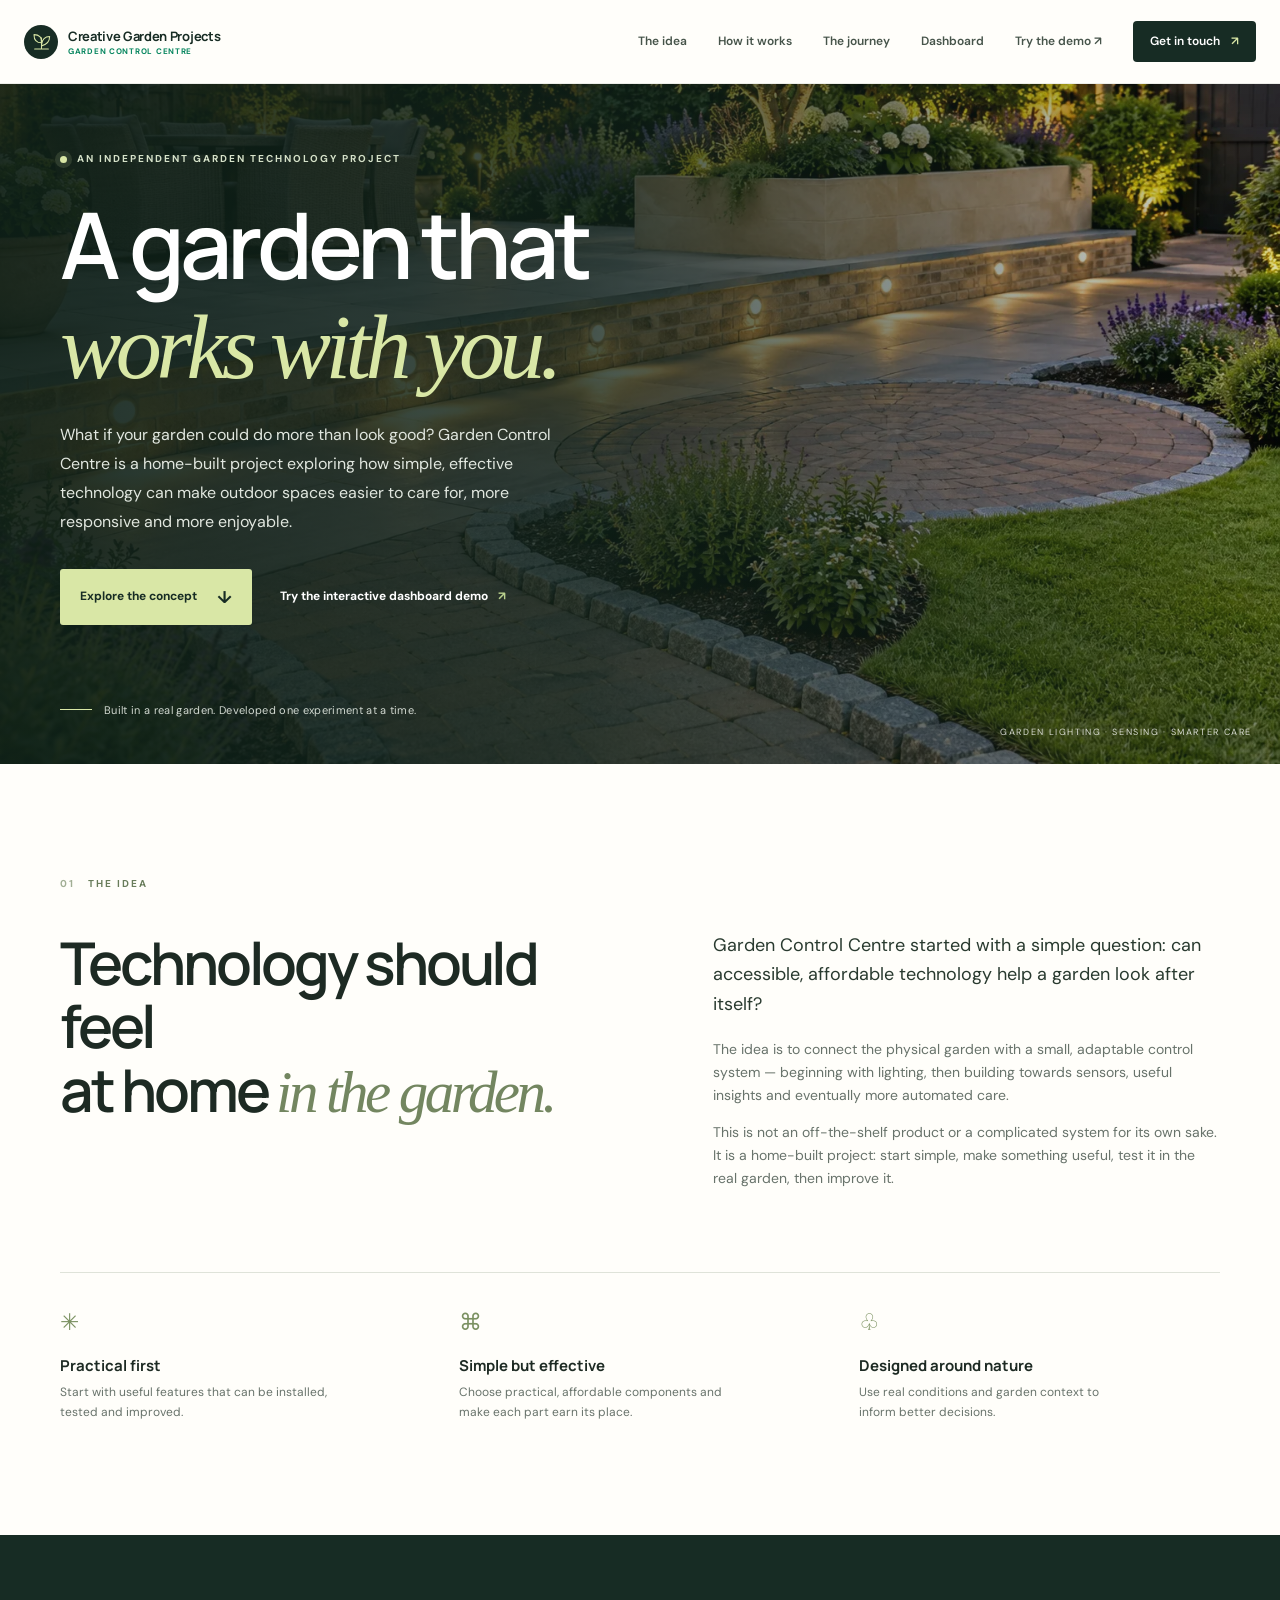
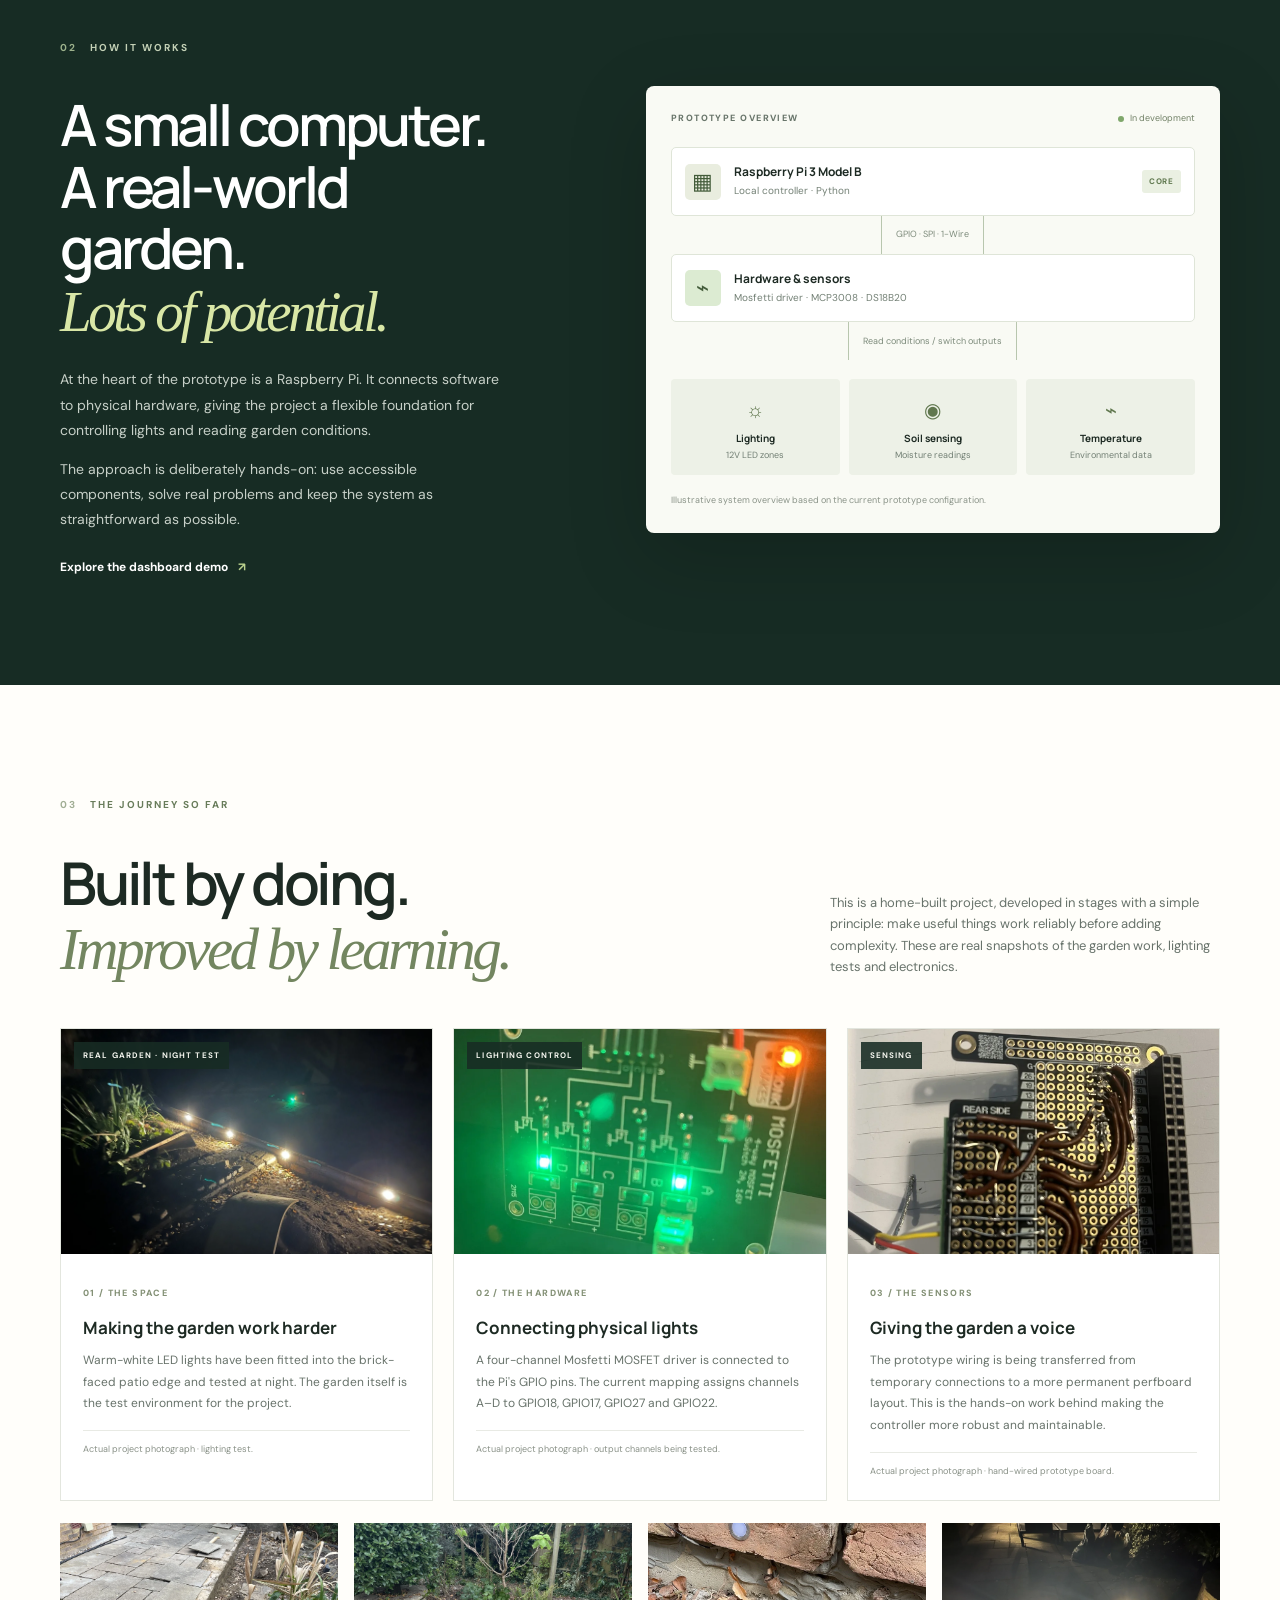
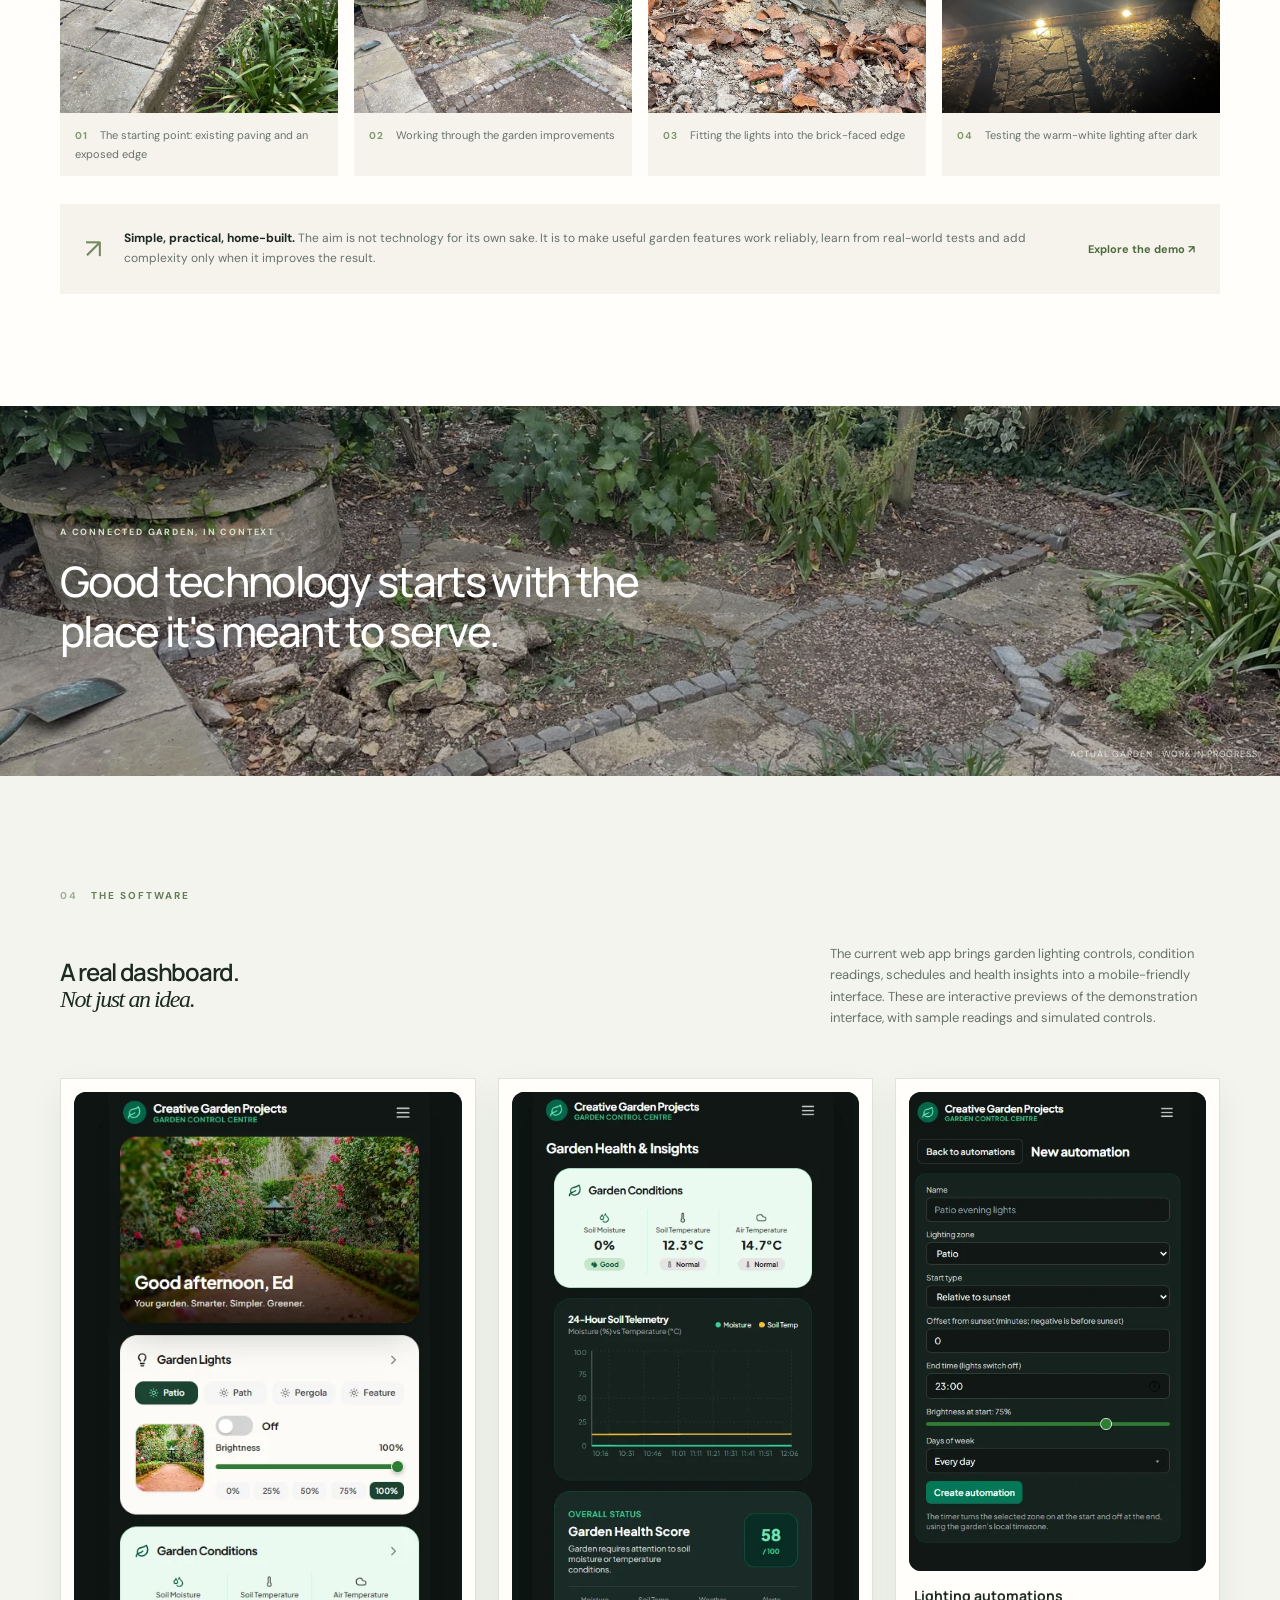
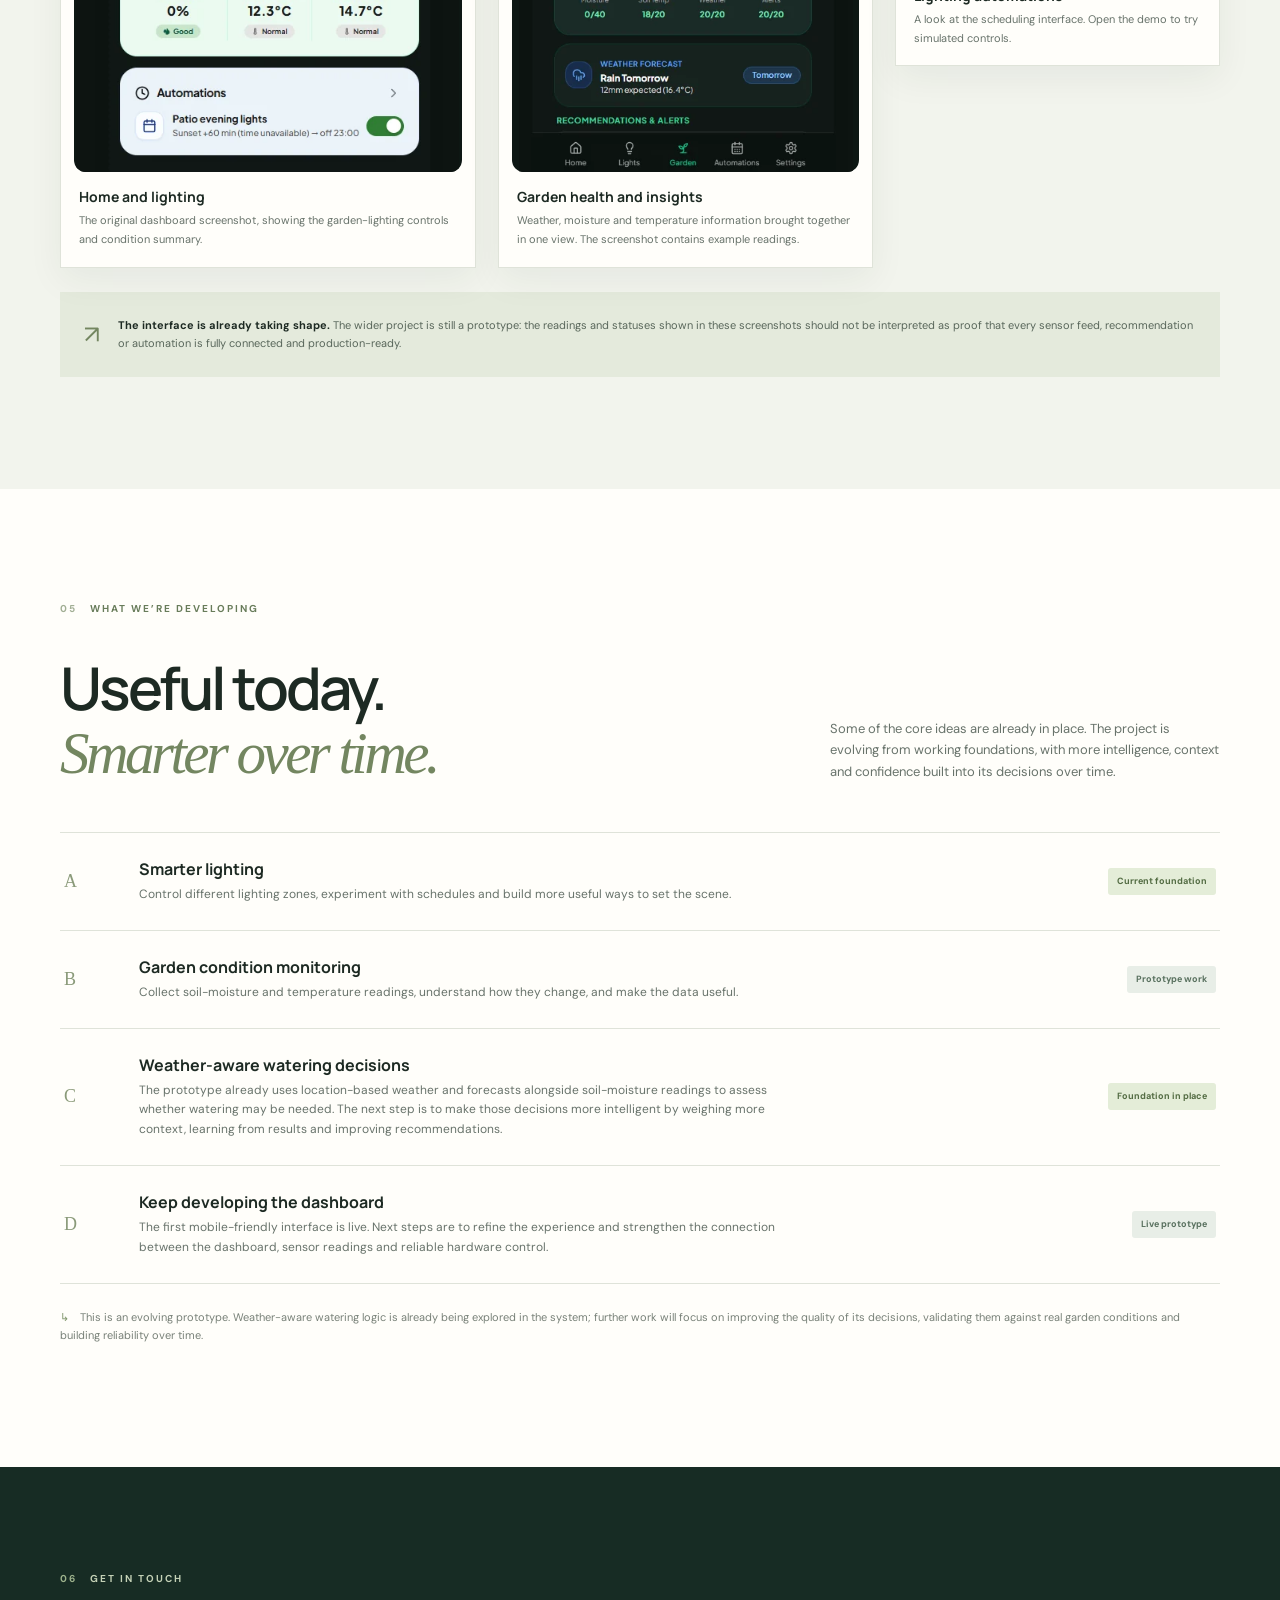
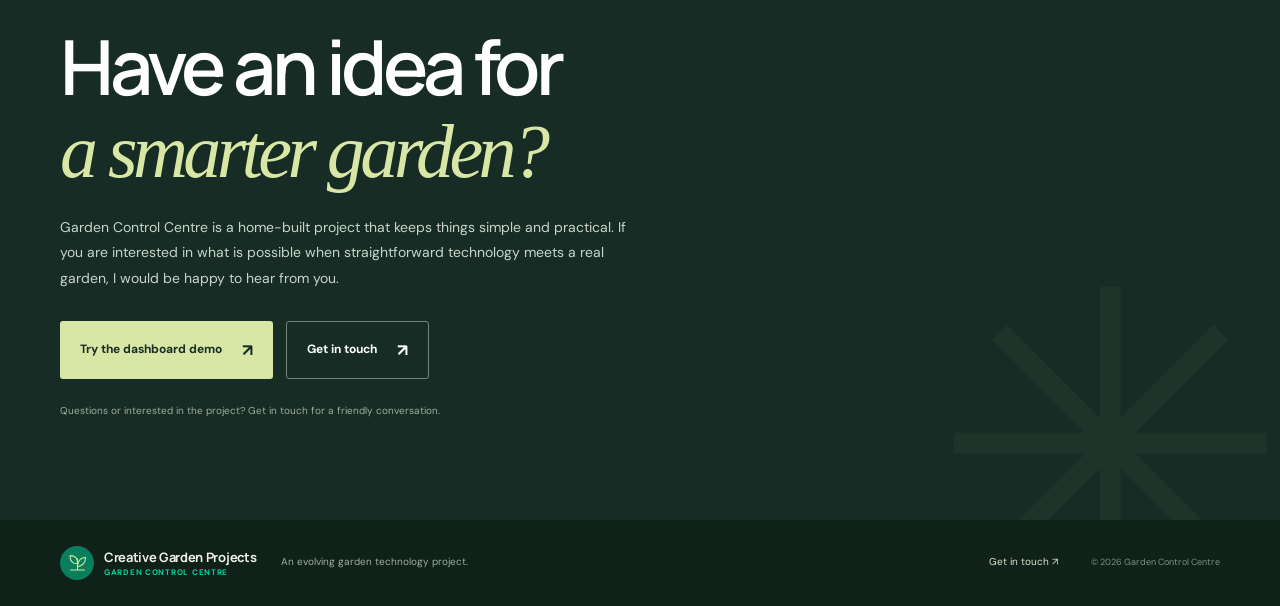
==== index.html @ 7fad54da "Replace dashboard preview with real simulated dashboard" ====
<!doctype html>
<html lang="en-GB">
<head>
  <meta charset="utf-8">
  <meta name="viewport" content="width=device-width, initial-scale=1">
  <meta name="theme-color" content="#172c24">
  <meta name="description" content="Garden Control Centre is an evolving, hands-on project bringing together garden lighting, environmental sensors and smarter garden care using Raspberry Pi." />
  <title>Garden Control Centre | A more connected garden</title>
  <link rel="preconnect" href="https://fonts.googleapis.com">
  <link rel="preconnect" href="https://fonts.gstatic.com" crossorigin>
  <link href="https://fonts.googleapis.com/css2?family=DM+Sans:wght@400;500;600;700&family=Manrope:wght@400;500;600;700;800&display=swap" rel="stylesheet">
  <link rel="stylesheet" href="styles.css">
</head>
<body>
  <header class="site-header">
    <a class="brand" href="#top" aria-label="Creative Garden Projects — Garden Control Centre home">
      <span class="brand-mark" aria-hidden="true"><svg viewBox="0 0 40 40"><path d="M20 31V14M20 22C12 22 8 17 8 9c8 0 13 4 12 13M20 25c1-8 6-13 13-13 0 8-5 13-13 15"/><path d="M9 32h22"/></svg></span>
      <span class="brand-copy"><strong>Creative Garden Projects</strong><small>GARDEN CONTROL CENTRE</small></span>
    </a>
    <button class="menu-toggle" aria-expanded="false" aria-controls="nav" aria-label="Open navigation"><span></span><span></span></button>
    <nav id="nav" class="nav">
      <a href="#idea">The idea</a><a href="#how">How it works</a><a href="#journey">The journey</a><a href="#dashboard">Dashboard</a><a href="demo/">Try the demo ↗</a><a class="nav-cta" href="#connect">Get in touch <span>↗</span></a>
    </nav>
  </header>

  <main id="top">
    <section class="hero">
      <div class="hero-shade"></div>
      <div class="hero-content wrap">
        <p class="eyebrow"><span class="pulse"></span> An independent garden technology project</p>
        <h1>A garden that<br><em>works with you.</em></h1>
        <p class="hero-copy">What if your garden could do more than look good? Garden Control Centre is a home-built project exploring how simple, effective technology can make outdoor spaces easier to care for, more responsive and more enjoyable.</p>
        <div class="hero-actions"><a class="button button-light" href="#idea">Explore the concept <span>↓</span></a><a class="text-link light-link" href="demo/">Try the interactive dashboard demo <span>↗</span></a></div>
        <div class="hero-note"><span class="note-line"></span><span>Built in a real garden. Developed one experiment at a time.</span></div>
      </div>
      <div class="hero-caption">Garden lighting · sensing · smarter care</div>
    </section>

    <section class="intro section wrap" id="idea">
      <div class="section-kicker"><span>01</span> THE IDEA</div>
      <div class="intro-grid">
        <div><h2>Technology should feel<br>at home <em>in the garden.</em></h2></div>
        <div class="intro-copy"><p class="lead">Garden Control Centre started with a simple question: can accessible, affordable technology help a garden look after itself?</p><p>The idea is to connect the physical garden with a small, adaptable control system — beginning with lighting, then building towards sensors, useful insights and eventually more automated care.</p><p>This is not an off-the-shelf product or a complicated system for its own sake. It is a home-built project: start simple, make something useful, test it in the real garden, then improve it.</p></div>
      </div>
      <div class="principles">
        <article><span class="principle-icon">✳</span><h3>Practical first</h3><p>Start with useful features that can be installed, tested and improved.</p></article>
        <article><span class="principle-icon">⌘</span><h3>Simple but effective</h3><p>Choose practical, affordable components and make each part earn its place.</p></article>
        <article><span class="principle-icon">♧</span><h3>Designed around nature</h3><p>Use real conditions and garden context to inform better decisions.</p></article>
      </div>
    </section>

    <section class="feature-band" id="how">
      <div class="wrap feature-grid">
        <div class="feature-copy"><div class="section-kicker kicker-light"><span>02</span> HOW IT WORKS</div><h2>A small computer.<br>A real-world garden.<br><em>Lots of potential.</em></h2><p>At the heart of the prototype is a Raspberry Pi. It connects software to physical hardware, giving the project a flexible foundation for controlling lights and reading garden conditions.</p><p>The approach is deliberately hands-on: use accessible components, solve real problems and keep the system as straightforward as possible.</p><a class="text-link light-link" href="demo/">Explore the dashboard demo <span>↗</span></a></div>
        <div class="system-card">
          <div class="system-card-top"><span class="mini-label">PROTOTYPE OVERVIEW</span><span class="status"><i></i> In development</span></div>
          <div class="system-node node-pi"><span class="node-icon">▦</span><div><strong>Raspberry Pi 3 Model B</strong><small>Local controller · Python</small></div><span class="node-tag">CORE</span></div>
          <div class="connector"><span></span><small>GPIO · SPI · 1-Wire</small><span></span></div>
          <div class="system-node"><span class="node-icon node-green">⌁</span><div><strong>Hardware & sensors</strong><small>Mosfetti driver · MCP3008 · DS18B20</small></div></div>
          <div class="connector"><span></span><small>Read conditions / switch outputs</small><span></span></div>
          <div class="system-outcomes"><div><span class="outcome-icon">☼</span><strong>Lighting</strong><small>12V LED zones</small></div><div><span class="outcome-icon">◉</span><strong>Soil sensing</strong><small>Moisture readings</small></div><div><span class="outcome-icon">⌁</span><strong>Temperature</strong><small>Environmental data</small></div></div>
          <p class="system-footnote">Illustrative system overview based on the current prototype configuration.</p>
        </div>
      </div>
    </section>

    <section class="build section wrap" id="journey">
      <div class="section-kicker"><span>03</span> THE JOURNEY SO FAR</div>
      <div class="build-heading"><h2>Built by doing.<br><em>Improved by learning.</em></h2><p>This is a home-built project, developed in stages with a simple principle: make useful things work reliably before adding complexity. These are real snapshots of the garden work, lighting tests and electronics.</p></div>
      <div class="journey-grid">
        <article class="journey-card photo-card"><div class="journey-image"><img src="assets/patio-edge-lighting-night.webp" alt="Real garden patio edge with warm white lights switched on at night" loading="lazy"><span class="image-label">REAL GARDEN · NIGHT TEST</span></div><div class="journey-text"><span class="step-number">01 / THE SPACE</span><h3>Making the garden work harder</h3><p>Warm-white LED lights have been fitted into the brick-faced patio edge and tested at night. The garden itself is the test environment for the project.</p><span class="small-note">Actual project photograph · lighting test.</span></div></article>
        <article class="journey-card photo-card"><div class="journey-image"><img src="assets/mosfetti-driver-working.webp" alt="The Mosfetti four-channel MOSFET driver with indicator lights illuminated during testing" loading="lazy"><span class="image-label">LIGHTING CONTROL</span></div><div class="journey-text"><span class="step-number">02 / THE HARDWARE</span><h3>Connecting physical lights</h3><p>A four-channel Mosfetti MOSFET driver is connected to the Pi's GPIO pins. The current mapping assigns channels A–D to GPIO18, GPIO17, GPIO27 and GPIO22.</p><span class="small-note">Actual project photograph · output channels being tested.</span></div></article>
        <article class="journey-card photo-card"><div class="journey-image"><img src="assets/controller-perfboard-wiring.webp" alt="Hand-wired prototype board with soldered connections for the garden controller" loading="lazy"><span class="image-label">SENSING</span></div><div class="journey-text"><span class="step-number">03 / THE SENSORS</span><h3>Giving the garden a voice</h3><p>The prototype wiring is being transferred from temporary connections to a more permanent perfboard layout. This is the hands-on work behind making the controller more robust and maintainable.</p><span class="small-note">Actual project photograph · hand-wired prototype board.</span></div></article>
      </div>
      <div class="photo-timeline" aria-label="Garden project photo timeline">
        <figure><img src="assets/patio-edge-before-renovation.webp" alt="Original patio paving and exposed garden edge before the brickwork renovation" loading="lazy"><figcaption><b>01</b> The starting point: existing paving and an exposed edge</figcaption></figure>
        <figure><img src="assets/garden-path-in-progress.webp" alt="Garden path and edging taking shape during renovation" loading="lazy"><figcaption><b>02</b> Working through the garden improvements</figcaption></figure>
        <figure><img src="assets/brick-slip-led-detail.webp" alt="Close-up of a recessed LED fitted into the brick patio edge, with wiring visible during installation" loading="lazy"><figcaption><b>03</b> Fitting the lights into the brick-faced edge</figcaption></figure>
        <figure><img src="assets/garden-lights-night-wide.webp" alt="Warm garden lights illuminated at night" loading="lazy"><figcaption><b>04</b> Testing the warm-white lighting after dark</figcaption></figure>
      </div>
      <div class="build-callout"><span class="callout-symbol">↗</span><p><strong>Simple, practical, home-built.</strong> The aim is not technology for its own sake. It is to make useful garden features work reliably, learn from real-world tests and add complexity only when it improves the result.</p><a href="demo/">Explore the demo ↗</a></div>
    </section>

    <section class="garden-image-band">
      <img src="assets/garden-path-in-progress.webp" alt="Real garden path and planting area during patio and edging work" loading="lazy">
      <div class="garden-image-overlay"><span class="eyebrow">A connected garden, in context</span><p>Good technology starts with the place it's meant to serve.</p></div>
      <span class="visual-disclaimer">Actual garden · work in progress</span>
    </section>

    <section class="dashboard-section section" id="dashboard">
      <div class="wrap">
        <div class="section-kicker"><span>04</span> THE SOFTWARE</div>
        <div class="build-heading"><h2>A real dashboard.<br><em>Not just an idea.</em></h2><p>The current web app brings garden lighting controls, condition readings, schedules and health insights into a mobile-friendly interface. These are interactive previews of the demonstration interface, with sample readings and simulated controls.</p></div>
        <div class="dashboard-gallery dashboard-demo-gallery">
          <figure class="dashboard-shot dashboard-shot-home"><a class="dashboard-image-link" href="demo/" aria-label="Open the interactive dashboard demo"><img src="assets/dashboard-home.webp" alt="Garden Control Centre home screen with lighting controls and garden conditions" loading="lazy"></a><figcaption><strong>Home and lighting</strong><span>The original dashboard screenshot, showing the garden-lighting controls and condition summary.</span></figcaption></figure>
          <figure class="dashboard-shot"><a class="dashboard-image-link" href="demo/?view=garden" aria-label="Open garden health demo"><img src="assets/dashboard-health.webp" alt="Garden health screen with soil moisture, temperature, telemetry, health score and forecast" loading="lazy"></a><figcaption><strong>Garden health and insights</strong><span>Weather, moisture and temperature information brought together in one view. The screenshot contains example readings.</span></figcaption></figure>
          <figure class="dashboard-shot"><a class="dashboard-image-link" href="demo/?view=automations" aria-label="Open automation demo"><img src="assets/dashboard-automation.webp" alt="Garden Control Centre automation setup screen" loading="lazy"></a><figcaption><strong>Lighting automations</strong><span>A look at the scheduling interface. Open the demo to try simulated controls.</span></figcaption></figure>
        </div>
        <div class="dashboard-note"><span class="dashboard-note-mark">↗</span><p><strong>The interface is already taking shape.</strong> The wider project is still a prototype: the readings and statuses shown in these screenshots should not be interpreted as proof that every sensor feed, recommendation or automation is fully connected and production-ready.</p></div>
      </div>
    </section>

    <section class="future section wrap" id="future">
      <div class="section-kicker"><span>05</span> WHAT WE’RE DEVELOPING</div>
      <div class="future-heading"><h2>Useful today.<br><em>Smarter over time.</em></h2><p>Some of the core ideas are already in place. The project is evolving from working foundations, with more intelligence, context and confidence built into its decisions over time.</p></div>
      <div class="future-list">
        <article><span class="future-index">A</span><div><h3>Smarter lighting</h3><p>Control different lighting zones, experiment with schedules and build more useful ways to set the scene.</p></div><span class="future-status current">Current foundation</span></article>
        <article><span class="future-index">B</span><div><h3>Garden condition monitoring</h3><p>Collect soil-moisture and temperature readings, understand how they change, and make the data useful.</p></div><span class="future-status exploring">Prototype work</span></article>
        <article><span class="future-index">C</span><div><h3>Weather-aware watering decisions</h3><p>The prototype already uses location-based weather and forecasts alongside soil-moisture readings to assess whether watering may be needed. The next step is to make those decisions more intelligent by weighing more context, learning from results and improving recommendations.</p></div><span class="future-status current">Foundation in place</span></article>
        <article><span class="future-index">D</span><div><h3>Keep developing the dashboard</h3><p>The first mobile-friendly interface is live. Next steps are to refine the experience and strengthen the connection between the dashboard, sensor readings and reliable hardware control.</p></div><span class="future-status exploring">Live prototype</span></article>
      </div>
      <p class="honest-note"><span>↳</span> This is an evolving prototype. Weather-aware watering logic is already being explored in the system; further work will focus on improving the quality of its decisions, validating them against real garden conditions and building reliability over time.</p>
    </section>

    <section class="connect" id="connect">
      <div class="wrap connect-inner"><div class="section-kicker kicker-light"><span>06</span> GET IN TOUCH</div><h2>Have an idea for<br><em>a smarter garden?</em></h2><p>Garden Control Centre is a home-built project that keeps things simple and practical. If you are interested in what is possible when straightforward technology meets a real garden, I would be happy to hear from you.</p><div class="connect-actions"><a class="button button-light" href="demo/">Try the dashboard demo <span>↗</span></a><a class="button button-outline" href="mailto:?subject=Garden%20Control%20Centre%20project">Get in touch <span>↗</span></a></div><p class="connect-small">Questions or interested in the project? Get in touch for a friendly conversation.</p></div>
    </section>
  </main>

  <footer class="footer"><div class="wrap footer-inner"><a class="brand footer-brand" href="#top" aria-label="Creative Garden Projects — Garden Control Centre home"><span class="brand-mark" aria-hidden="true"><svg viewBox="0 0 40 40"><path d="M20 31V14M20 22C12 22 8 17 8 9c8 0 13 4 12 13M20 25c1-8 6-13 13-13 0 8-5 13-13 15"/><path d="M9 32h22"/></svg></span><span class="brand-copy"><strong>Creative Garden Projects</strong><small>GARDEN CONTROL CENTRE</small></span></a><p>An evolving garden technology project.</p><a class="footer-github" href="#connect">Get in touch ↗</a><span class="copyright">© <span id="year">2026</span> Garden Control Centre</span></div></footer>
  <script src="script.js"></script>
</body>
</html>
---- styles.css ----
:root{--forest:#172c24;--forest2:#203d31;--sage:#c4d1b6;--cream:#f5f3ec;--paper:#fffefa;--ink:#1d2a23;--muted:#68736b;--lime:#d9e7a6;--line:#dfe3d9;--serif:Georgia,'Times New Roman',serif;--sans:'DM Sans',sans-serif;--display:'Manrope',sans-serif}*{box-sizing:border-box}html{scroll-behavior:smooth;scroll-padding-top:88px}body{margin:0;background:var(--paper);color:var(--ink);font-family:var(--sans);font-size:16px;line-height:1.65;-webkit-font-smoothing:antialiased}a{color:inherit;text-decoration:none}img{display:block;max-width:100%}.wrap{width:min(1160px,calc(100% - 48px));margin-inline:auto}.site-header{height:84px;display:flex;align-items:center;justify-content:space-between;padding:0 max(24px,calc((100vw - 1280px)/2));position:sticky;top:0;z-index:20;background:rgba(255,254,250,.95);backdrop-filter:blur(14px);border-bottom:1px solid rgba(23,44,36,.08)}.brand{display:flex;align-items:center;gap:10px;color:var(--forest);white-space:nowrap;text-decoration:none}.brand-mark{width:34px;height:34px;display:grid;place-items:center;flex:0 0 auto;border-radius:50%;background:var(--forest)}.brand-mark svg{width:25px;height:25px;fill:none;stroke:var(--lime);stroke-width:1.65;stroke-linecap:round;stroke-linejoin:round}.brand-copy{display:flex;flex-direction:column;gap:1px;line-height:1.15;letter-spacing:0}.brand-copy strong{font:700 13px var(--display);letter-spacing:-.025em;color:var(--forest)}.brand-copy small{font:700 8px var(--sans);letter-spacing:.09em;color:#07865f}.nav{display:flex;align-items:center;gap:31px;font-size:12px;font-weight:600;color:#46544a}.nav>a:not(.nav-cta):hover,.text-link:hover{color:#7a8e4f}.nav-cta{padding:11px 17px;background:var(--forest);color:white;border-radius:4px}.nav-cta span{margin-left:8px;color:var(--lime)}.menu-toggle{display:none}.hero{position:relative;min-height:680px;display:flex;align-items:center;color:white;background:#21382c url('assets/Twilight Garden Patio with Warm Lighting.webp') center 52%/cover no-repeat;overflow:hidden}.hero-shade{position:absolute;inset:0;background:linear-gradient(90deg,rgba(14,32,24,.92) 0%,rgba(16,35,26,.79) 45%,rgba(17,34,26,.15) 100%),linear-gradient(0deg,rgba(12,28,21,.28),transparent 35%)}.hero-content{position:relative;z-index:1;padding-top:22px}.eyebrow{font-size:10px;text-transform:uppercase;letter-spacing:.2em;font-weight:700;color:#d6e2c9;display:flex;align-items:center;gap:10px}.pulse{width:7px;height:7px;border-radius:50%;background:var(--lime);box-shadow:0 0 0 5px rgba(217,231,166,.13)}h1,h2,h3,p{margin-top:0}h1,h2{font-family:var(--display);letter-spacing:-.055em;font-weight:600;line-height:1.08}h1{font-size:clamp(54px,7.3vw,92px);margin:27px 0 24px;max-width:760px}h1 em,h2 em{font-family:var(--serif);font-weight:400;letter-spacing:-.06em}h1 em{color:var(--lime)}.hero-copy{max-width:520px;color:#e1e7df;font-size:16px;line-height:1.8}.hero-actions{display:flex;align-items:center;gap:28px;margin-top:32px}.button{display:inline-flex;align-items:center;gap:20px;justify-content:center;padding:14px 20px;border-radius:3px;font-size:12px;font-weight:700;transition:transform .2s,background .2s}.button:hover{transform:translateY(-2px)}.button-light{background:var(--lime);color:var(--forest)}.button span{font-size:17px}.text-link{font-size:12px;font-weight:700}.light-link{color:white}.text-link span{margin-left:7px;color:#b9d08d}.hero-note{display:flex;align-items:center;gap:12px;margin-top:76px;color:#d2d9d1;font-size:11px;letter-spacing:.03em}.note-line{width:32px;height:1px;background:var(--lime)}.hero-caption{position:absolute;right:28px;bottom:24px;color:rgba(255,255,255,.8);font-size:9px;text-transform:uppercase;letter-spacing:.18em}.section{padding-top:112px;padding-bottom:112px}.section-kicker{font-size:10px;letter-spacing:.2em;font-weight:700;color:#687c5a;display:flex;gap:13px;align-items:center;margin-bottom:38px}.section-kicker span{color:#a1ae94;font-variant-numeric:tabular-nums}.intro-grid{display:grid;grid-template-columns:1.05fr .95fr;gap:8%;align-items:start}.intro h2,.build h2,.future h2{font-size:clamp(38px,5vw,59px);margin:0}.intro h2 em,.build h2 em,.future h2 em{color:#738660}.intro-copy{max-width:510px;color:#68736b;font-size:14px}.intro-copy .lead{font-size:18px;line-height:1.65;color:#293a2f}.principles{display:grid;grid-template-columns:repeat(3,1fr);gap:38px;margin-top:68px;border-top:1px solid var(--line);padding-top:31px}.principle-icon{font-size:23px;color:#7b9161}.principles h3{font:700 15px var(--display);margin:13px 0 7px}.principles p{font-size:12px;color:var(--muted);max-width:270px;margin:0}.feature-band{background:var(--forest);color:white;padding:105px 0}.feature-grid{display:grid;grid-template-columns:.9fr 1.1fr;gap:10%;align-items:center}.kicker-light{color:#c4d1b6}.kicker-light span{color:#9db28c}.feature-copy h2{font-size:clamp(38px,4.5vw,57px);margin-bottom:25px}.feature-copy h2 em{color:var(--lime);font-family:var(--serif);font-weight:400}.feature-copy p{max-width:440px;color:#c7d0c8;font-size:14px;line-height:1.8}.feature-copy .text-link{display:inline-block;margin-top:12px}.system-card{background:#f9faf4;border-radius:8px;padding:25px;color:var(--ink);box-shadow:0 24px 80px rgba(0,0,0,.18)}.system-card-top{display:flex;justify-content:space-between;align-items:center;margin-bottom:21px}.mini-label{font-size:9px;letter-spacing:.16em;font-weight:800;color:#68756a}.status{font-size:9px;color:#718166;display:flex;align-items:center;gap:6px}.status i{display:inline-block;width:6px;height:6px;border-radius:50%;background:#7fa76b}.system-node{border:1px solid #dfe5d8;background:white;padding:15px 13px;border-radius:5px;display:flex;align-items:center;gap:13px}.node-icon{display:grid;place-items:center;width:36px;height:36px;border-radius:5px;background:#e9eddf;color:#435c3a;font-size:22px}.node-green{background:#dcebd2}.system-node strong{font:700 12px var(--display);display:block}.system-node small{font-size:10px;color:#738075;display:block;margin-top:3px}.node-tag{margin-left:auto;font-size:8px;font-weight:800;letter-spacing:.1em;background:#eaf0e2;color:#637b52;padding:5px 7px;border-radius:3px}.connector{height:38px;display:flex;align-items:center;justify-content:center;gap:10px}.connector span{width:1px;height:100%;background:#b8c6ae}.connector small{background:#f9faf4;font-size:9px;color:#7d8b7b;padding:0 4px}.system-outcomes{display:grid;grid-template-columns:repeat(3,1fr);gap:9px;margin-top:19px}.system-outcomes>div{padding:15px 8px 12px;background:#edf1e7;border-radius:4px;text-align:center}.outcome-icon{display:block;font-size:20px;color:#60774e;margin-bottom:4px}.system-outcomes strong{display:block;font:700 10px var(--display)}.system-outcomes small{display:block;font-size:9px;color:#738075;margin-top:3px}.system-footnote{font-size:9px;color:#8a9388;margin:18px 0 0}.build-heading,.future-heading{display:flex;justify-content:space-between;align-items:end;gap:50px;margin-bottom:46px}.build-heading>p,.future-heading>p{max-width:390px;color:var(--muted);font-size:13px;margin-bottom:4px}.journey-grid{display:grid;grid-template-columns:repeat(3,1fr);gap:20px}.journey-card{border:1px solid #e3e6de;background:white;min-width:0}.journey-image{height:225px;position:relative;overflow:hidden;background:#e6e8df}.journey-image img{width:100%;height:100%;object-fit:cover;transition:transform .5s}.journey-card:hover .journey-image img{transform:scale(1.04)}.image-label{position:absolute;left:13px;top:13px;background:rgba(23,44,36,.88);color:#f5f6ef;font-size:8px;letter-spacing:.14em;font-weight:700;padding:7px 9px}.journey-text{padding:24px 22px 22px}.step-number{font-size:9px;letter-spacing:.15em;color:#849176;font-weight:800}.journey-text h3{font:700 17px var(--display);line-height:1.35;margin:13px 0 10px}.journey-text p{font-size:12px;line-height:1.8;color:var(--muted);margin-bottom:15px}.small-note{font-size:9px;color:#899187;display:block;border-top:1px solid #e8eae4;padding-top:12px;line-height:1.5}.build-callout{display:flex;align-items:center;gap:22px;background:var(--cream);padding:23px 25px;margin-top:28px}.callout-symbol{font-size:27px;color:#74885d}.build-callout p{font-size:12px;color:#68736b;margin:0;flex:1}.build-callout p strong{color:var(--ink)}.build-callout>a{font-size:11px;font-weight:700;white-space:nowrap;color:#506a3d}.garden-image-band{height:370px;position:relative;overflow:hidden;background:#27392c}.garden-image-band>img{width:100%;height:100%;object-fit:cover;object-position:center 53%;filter:brightness(.72)}.garden-image-overlay{position:absolute;left:max(24px,calc((100vw - 1160px)/2));top:50%;transform:translateY(-50%);max-width:580px;color:white}.garden-image-overlay .eyebrow{font-size:9px}.garden-image-overlay p{font:500 clamp(25px,3.5vw,42px)/1.2 var(--display);letter-spacing:-.04em;margin:16px 0 0}.visual-disclaimer{position:absolute;bottom:14px;right:22px;font-size:9px;color:rgba(255,255,255,.75);letter-spacing:.1em;text-transform:uppercase}.future-list{border-top:1px solid var(--line)}.future-list article{display:grid;grid-template-columns:50px 1fr 165px;gap:25px;align-items:center;padding:25px 4px;border-bottom:1px solid var(--line)}.future-index{font:500 18px var(--serif);color:#8a9a79}.future-list h3{font:700 16px var(--display);margin:0 0 5px}.future-list p{font-size:12px;color:var(--muted);margin:0;max-width:650px}.future-status{justify-self:end;font-size:9px;font-weight:700;border-radius:3px;padding:6px 9px}.current{background:#e4edd8;color:#536c43}.exploring{background:#e8eee7;color:#58705e}.future-status-later{background:#f0eee6;color:#857b60}.honest-note{font-size:11px;color:#788178;margin-top:24px}.honest-note span{color:#81976c;margin-right:8px}.connect{background:var(--forest);color:white;padding:104px 0 100px;position:relative;overflow:hidden}.connect:after{content:'✳';position:absolute;right:-10px;bottom:-150px;font:500 430px/1 var(--serif);color:rgba(217,231,166,.035);pointer-events:none}.connect-inner{position:relative;z-index:1}.connect h2{font-size:clamp(44px,6.2vw,76px);margin:0 0 22px}.connect h2 em{font-family:var(--serif);font-weight:400;color:var(--lime)}.connect-inner>p:not(.connect-small){max-width:570px;color:#cbd4cc;font-size:14px;line-height:1.85}.connect-actions{display:flex;gap:13px;flex-wrap:wrap;margin-top:29px}.button-outline{border:1px solid #738576;color:white}.button-outline:hover{background:rgba(255,255,255,.08)}.connect-small{font-size:10px;color:#9eafa0;margin:24px 0 0}.footer{background:#102119;color:#b9c5b8;padding:26px 0}.footer-inner{display:flex;align-items:center;gap:25px}.footer-brand{color:#eef2e8}.footer-brand .brand-mark{background:#087e5c}.footer-brand .brand-copy strong{color:#eef2e8}.footer-brand .brand-copy small{color:#00d69a}.footer-inner>p{font-size:10px;color:#9eafa0;margin:0}.footer-github{font-size:10px;margin-left:auto;color:#dbe6ce}.copyright{font-size:9px;color:#7e9282;margin-left:8px}
@media(max-width:900px){.nav{gap:18px}.nav a{font-size:11px}.feature-grid{gap:6%}.journey-image{height:185px}.journey-text{padding:20px 16px}.build-heading,.future-heading{align-items:start;flex-direction:column;gap:18px}.build-heading>p,.future-heading>p{max-width:550px}.hero{min-height:650px}.intro-grid{gap:5%}}
@media(max-width:700px){.wrap{width:min(100% - 36px,560px)}.site-header{height:70px;padding:0 18px}.brand-mark{width:34px;height:34px}.brand-copy strong{font-size:12px}.brand-copy small{font-size:7px}.menu-toggle{display:flex;flex-direction:column;gap:5px;border:0;background:transparent;padding:8px}.menu-toggle span{width:22px;height:2px;background:var(--forest);display:block}.nav{display:none;position:absolute;top:69px;left:0;right:0;background:var(--paper);padding:20px 22px 24px;box-shadow:0 15px 20px #14261a15;flex-direction:column;align-items:stretch;gap:0}.nav.open{display:flex}.nav a{padding:13px 0;border-bottom:1px solid var(--line);font-size:13px}.nav .nav-cta{margin-top:12px;padding:13px 15px;border:0;text-align:center}.hero{min-height:650px;background-position:60% center}.hero-shade{background:linear-gradient(90deg,rgba(14,32,24,.92),rgba(16,35,26,.69)),linear-gradient(0deg,rgba(12,28,21,.3),transparent 35%)}.hero-content{padding-top:0}.eyebrow{font-size:9px;letter-spacing:.13em}.hero h1{font-size:clamp(51px,13vw,70px)}.hero-copy{font-size:14px;line-height:1.8}.hero-actions{align-items:flex-start;flex-direction:column;gap:19px}.hero-note{margin-top:48px;max-width:300px;font-size:10px}.hero-caption{font-size:8px;right:15px;bottom:13px}.section{padding-top:76px;padding-bottom:76px}.section-kicker{margin-bottom:27px}.intro-grid{grid-template-columns:1fr;gap:25px}.intro h2,.build h2,.future h2{font-size:43px}.intro-copy .lead{font-size:16px}.principles{grid-template-columns:1fr;gap:22px;margin-top:40px;padding-top:25px}.principles article{display:grid;grid-template-columns:32px 1fr;column-gap:8px;align-items:start}.principle-icon{grid-row:span 2}.principles h3{margin:2px 0 4px}.principles p{max-width:none}.feature-band{padding:76px 0}.feature-grid{grid-template-columns:1fr;gap:35px}.feature-copy h2{font-size:43px}.system-card{padding:17px}.system-node{padding:12px 9px;gap:9px}.system-node strong{font-size:10px}.system-node small{font-size:9px}.system-outcomes{gap:5px}.system-outcomes>div{padding:12px 4px}.system-outcomes strong{font-size:9px}.system-outcomes small{font-size:8px}.build-heading,.future-heading{margin-bottom:30px}.journey-grid{grid-template-columns:1fr;gap:17px}.journey-image{height:235px}.journey-text{padding:21px}.journey-text p{font-size:13px}.build-callout{align-items:flex-start;flex-wrap:wrap;padding:20px;gap:13px}.build-callout p{flex-basis:calc(100% - 45px)}.build-callout>a{margin-left:40px}.garden-image-band{height:300px}.garden-image-overlay{left:20px;right:20px}.garden-image-overlay p{font-size:31px}.future-list article{grid-template-columns:28px 1fr;gap:10px;padding:20px 0}.future-list h3{font-size:14px}.future-list p{font-size:11px}.future-status{grid-column:2;justify-self:start;margin-top:5px}.connect{padding:76px 0}.connect h2{font-size:51px}.connect-actions{align-items:stretch;flex-direction:column;max-width:310px}.connect-actions .button{justify-content:space-between}.footer-inner{flex-wrap:wrap;gap:15px}.footer-inner>p{width:100%;order:3}.footer-github{margin-left:auto}.copyright{width:100%;margin:0;order:4}.footer-brand{font-size:8px}}
@media(prefers-reduced-motion:reduce){html{scroll-behavior:auto}*,*:before,*:after{transition:none!important}}

/* Real-photo timeline */
.photo-timeline{display:grid;grid-template-columns:repeat(4,minmax(0,1fr));gap:16px;margin-top:22px}.photo-timeline figure{margin:0;background:#f5f3ec}.photo-timeline img{width:100%;height:190px;object-fit:cover}.photo-timeline figcaption{padding:13px 15px;font-size:11px;color:#68736b}.photo-timeline figcaption b{color:#81976c;margin-right:9px;font-size:10px;letter-spacing:.08em}@media(max-width:1000px){.photo-timeline{grid-template-columns:repeat(2,minmax(0,1fr))}}@media(max-width:700px){.photo-timeline{grid-template-columns:1fr}.photo-timeline img{height:220px}}

/* Live dashboard screenshots */
.dashboard-section{background:#f2f4ed}.dashboard-gallery{display:grid;grid-template-columns:1.05fr .95fr .82fr;gap:22px;align-items:start}.dashboard-shot{margin:0;min-width:0;background:#fffefa;border:1px solid #dfe3d9;padding:13px;box-shadow:0 12px 34px rgba(23,44,36,.06)}.dashboard-shot a{display:block;background:#0d1713;overflow:hidden}.dashboard-shot img{width:100%;height:420px;object-fit:contain;object-position:top center;background:#0d1713;transition:transform .25s}.dashboard-shot a:hover img{transform:scale(1.015)}.dashboard-shot figcaption{padding:15px 5px 5px}.dashboard-shot figcaption strong{display:block;font:700 14px var(--display);margin-bottom:5px}.dashboard-shot figcaption span{display:block;font-size:11px;line-height:1.7;color:var(--muted)}.dashboard-note{display:flex;align-items:center;gap:18px;background:#e4eadc;padding:22px 24px;margin-top:24px}.dashboard-note-mark{font-size:25px;color:#738660}.dashboard-note p{font-size:11px;line-height:1.7;color:#59675b;margin:0;flex:1}.dashboard-note p strong{color:var(--ink)}.dashboard-note>a{font-size:11px;font-weight:700;white-space:nowrap;color:#506a3d}@media(max-width:900px){.dashboard-gallery{grid-template-columns:repeat(3,minmax(0,1fr));gap:12px}.dashboard-shot{padding:8px}.dashboard-shot img{height:350px}.dashboard-shot figcaption strong{font-size:12px}}@media(max-width:700px){.dashboard-gallery{grid-template-columns:1fr;gap:18px}.dashboard-shot{padding:12px}.dashboard-shot img{height:min(78vh,680px)}.dashboard-shot figcaption strong{font-size:14px}.dashboard-shot figcaption span{font-size:12px}.dashboard-note{align-items:flex-start;flex-wrap:wrap;padding:19px;gap:10px}.dashboard-note p{flex-basis:calc(100% - 40px)}.dashboard-note>a{margin-left:37px}}

/* Embedded, interactive dashboard demo previews */
.dashboard-frame{height:420px;overflow:hidden;background:#0d1713;position:relative}
.dashboard-frame iframe{display:block;width:128%;height:540px;border:0;transform:scale(.78);transform-origin:top left;background:#0d1713}
@media(max-width:900px){.dashboard-frame{height:350px}.dashboard-frame iframe{height:500px;transform:scale(.68)}}
@media(max-width:700px){.dashboard-frame{height:540px}.dashboard-frame iframe{width:100%;height:680px;transform:none}}

/* Dashboard screenshots are static images, not scrolling embedded pages. */
.dashboard-demo-gallery .dashboard-frame{display:none}
.dashboard-image-link{display:block;overflow:hidden;background:#0d1713;line-height:0;border-radius:12px;text-align:center}
.dashboard-image-link img{display:block;width:100%;height:auto;max-height:680px;object-fit:contain;object-position:top center;transition:transform .25s ease}
.dashboard-image-link:hover img{transform:scale(1.015)}
.dashboard-demo-gallery .dashboard-shot{align-self:start}
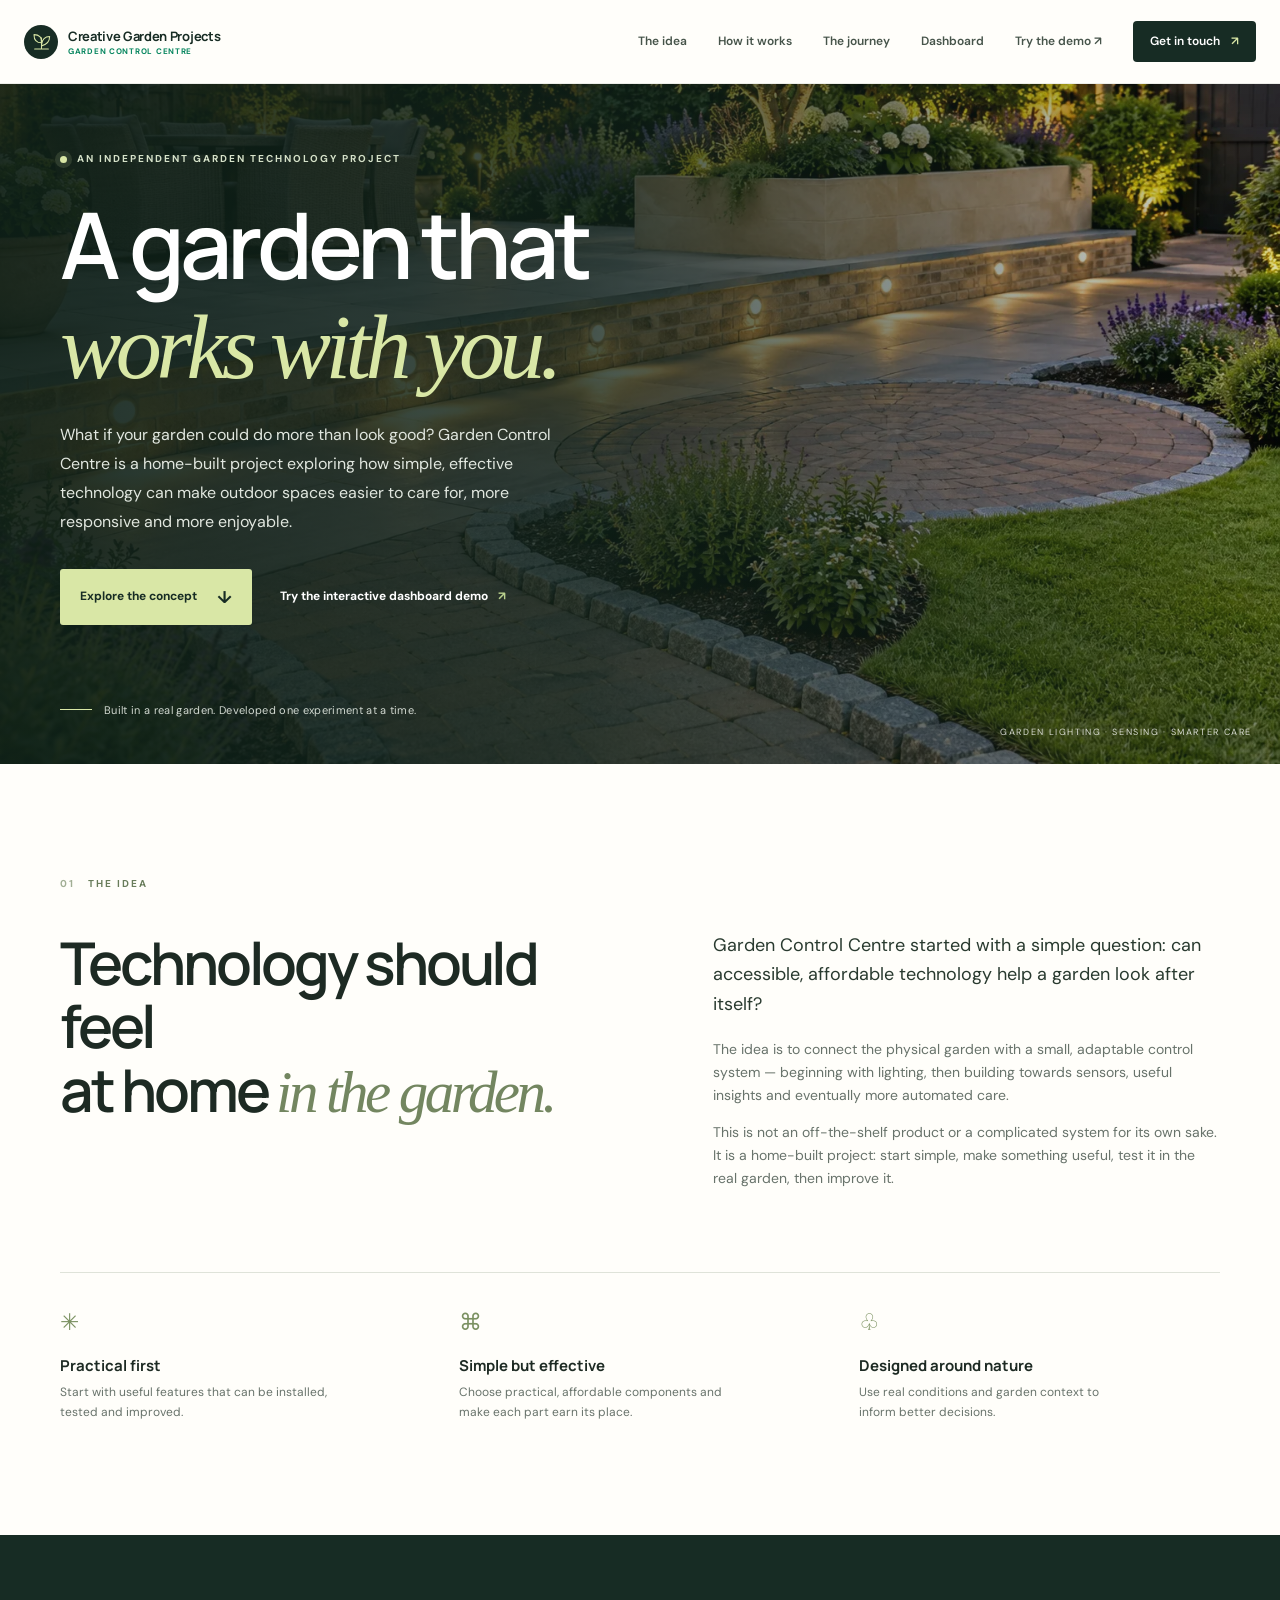
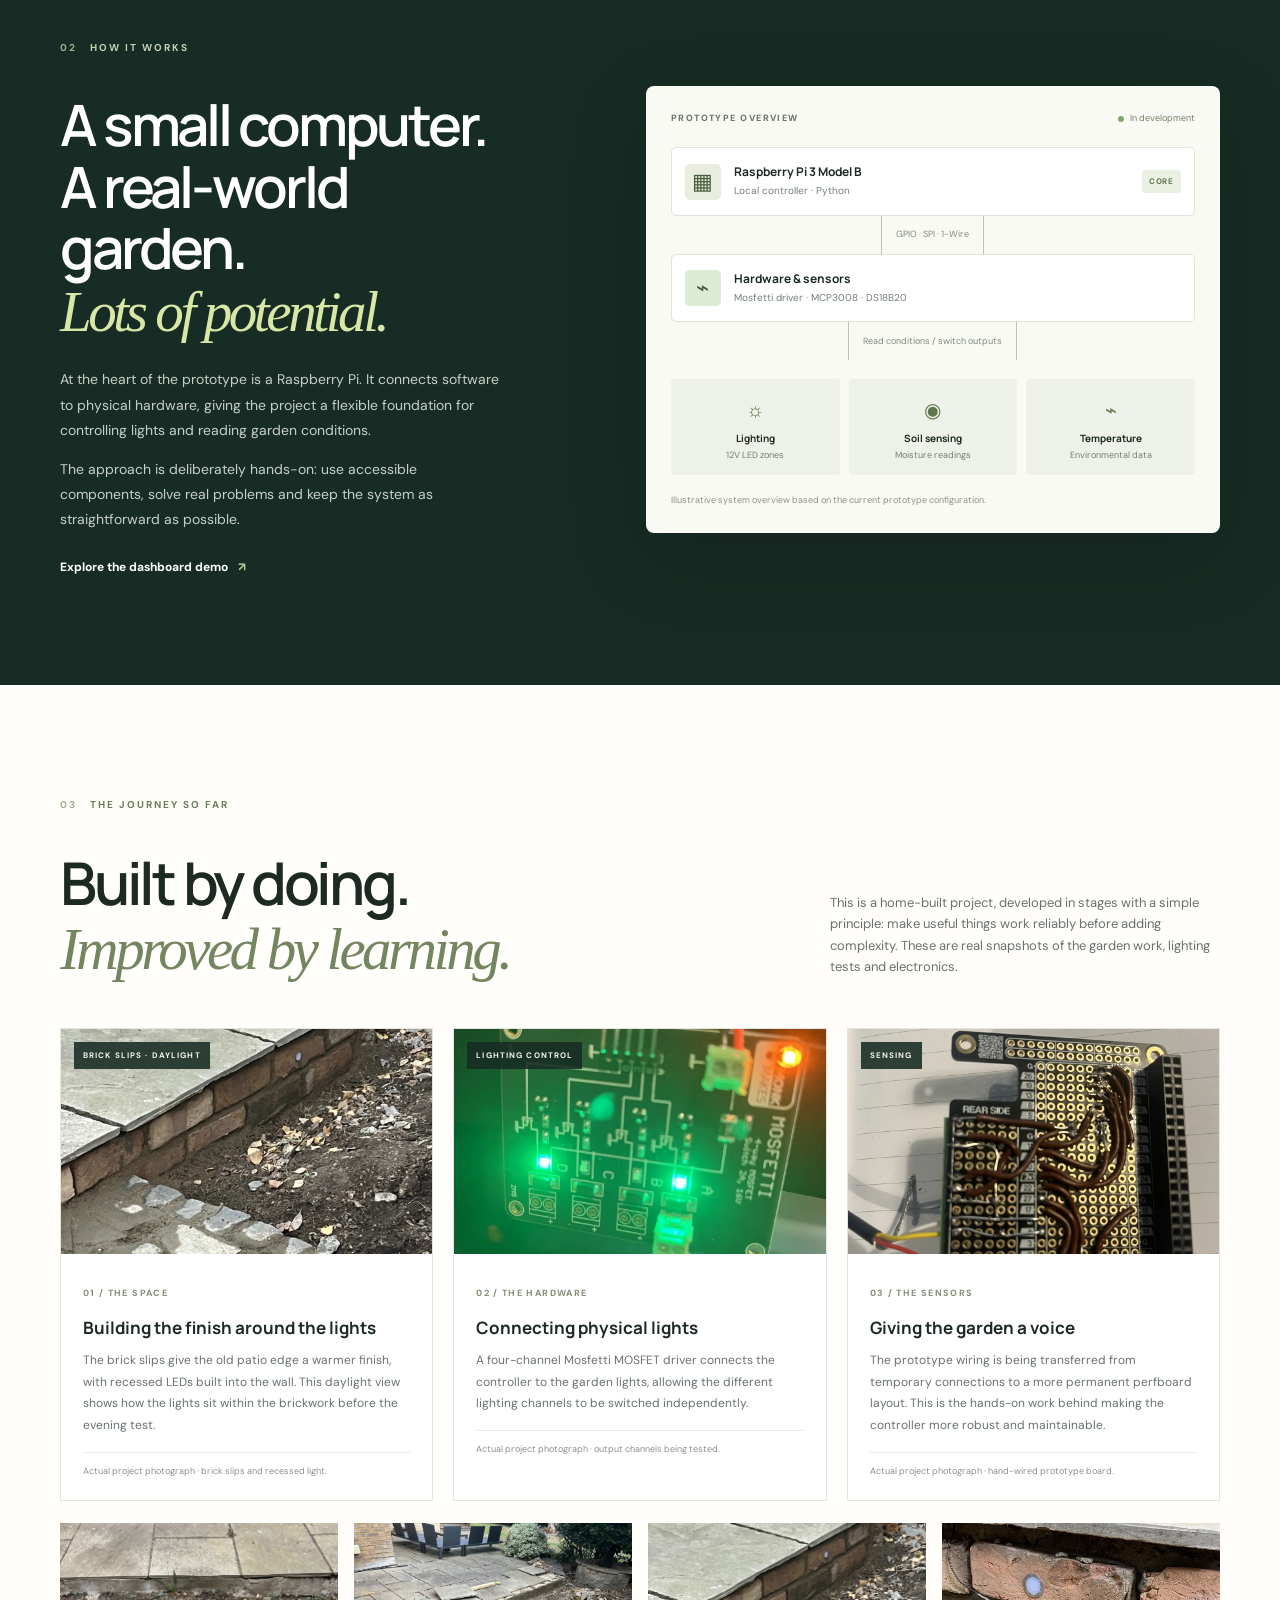
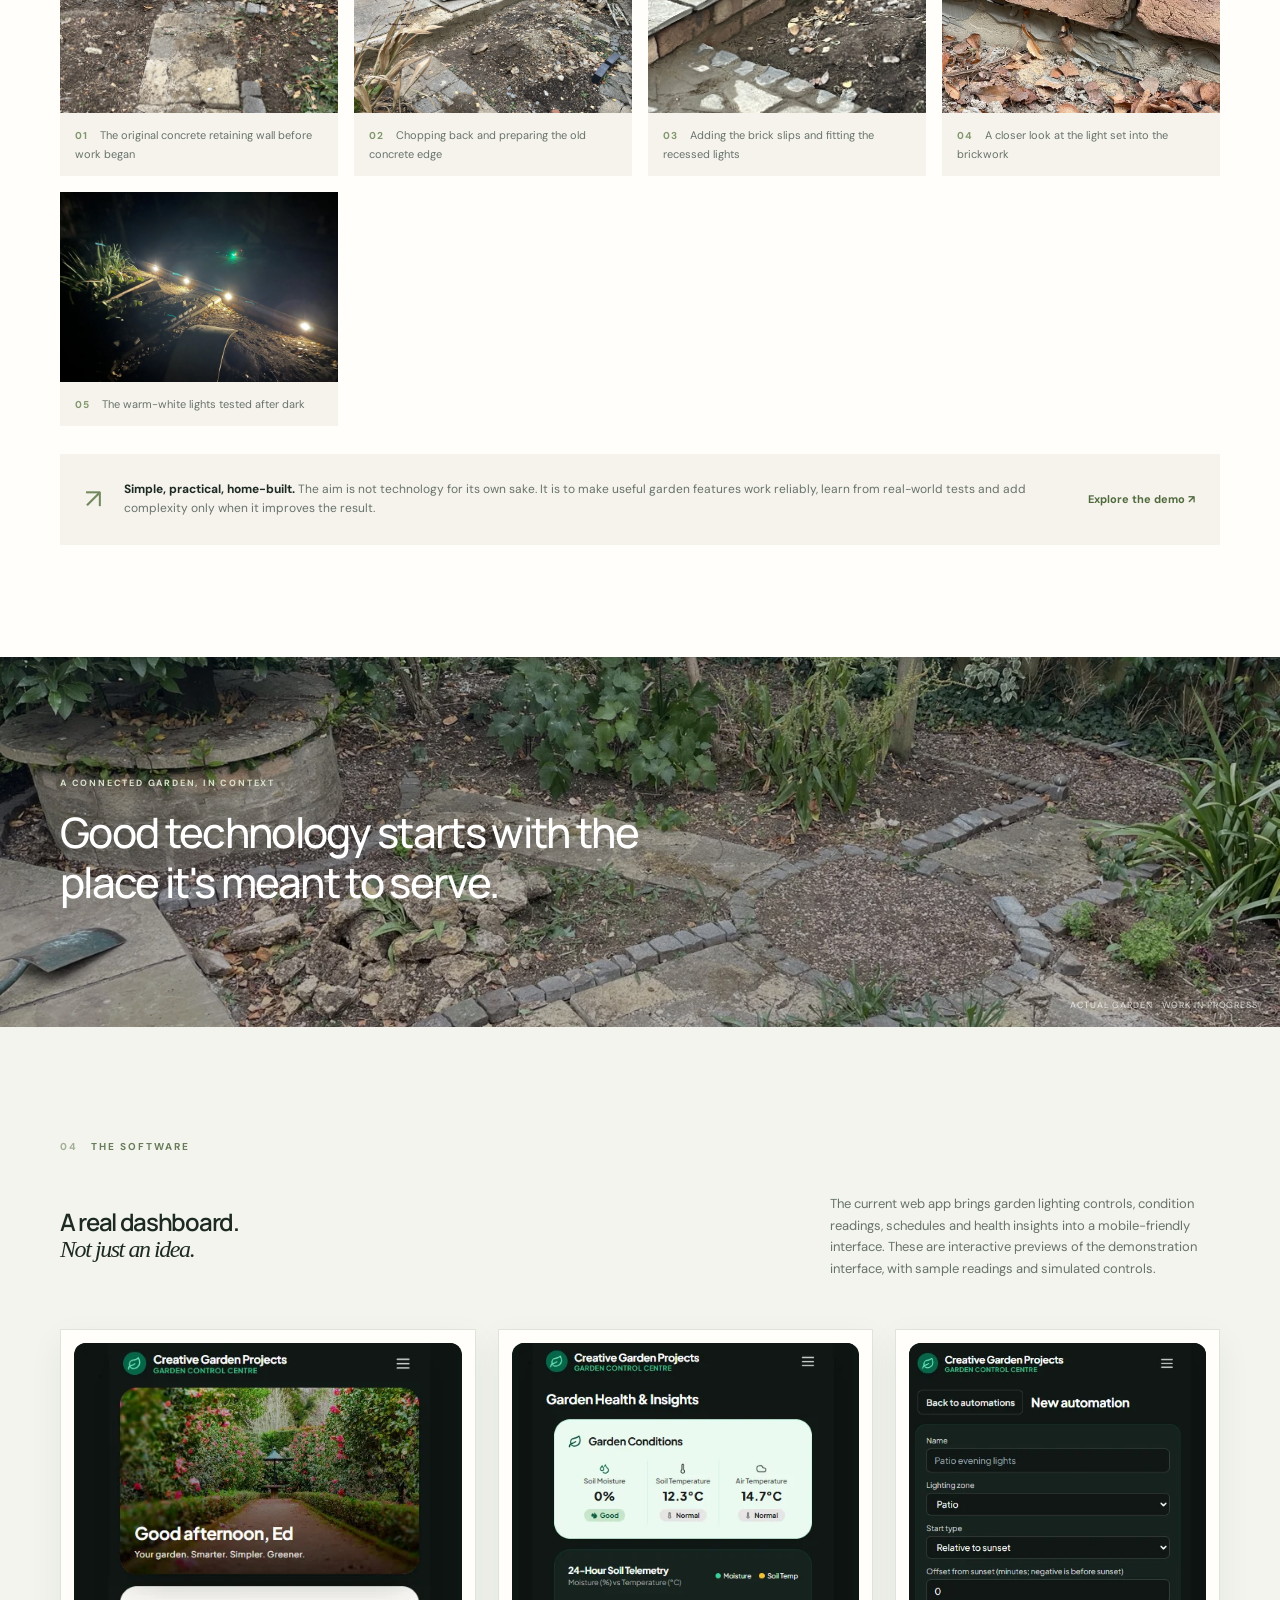
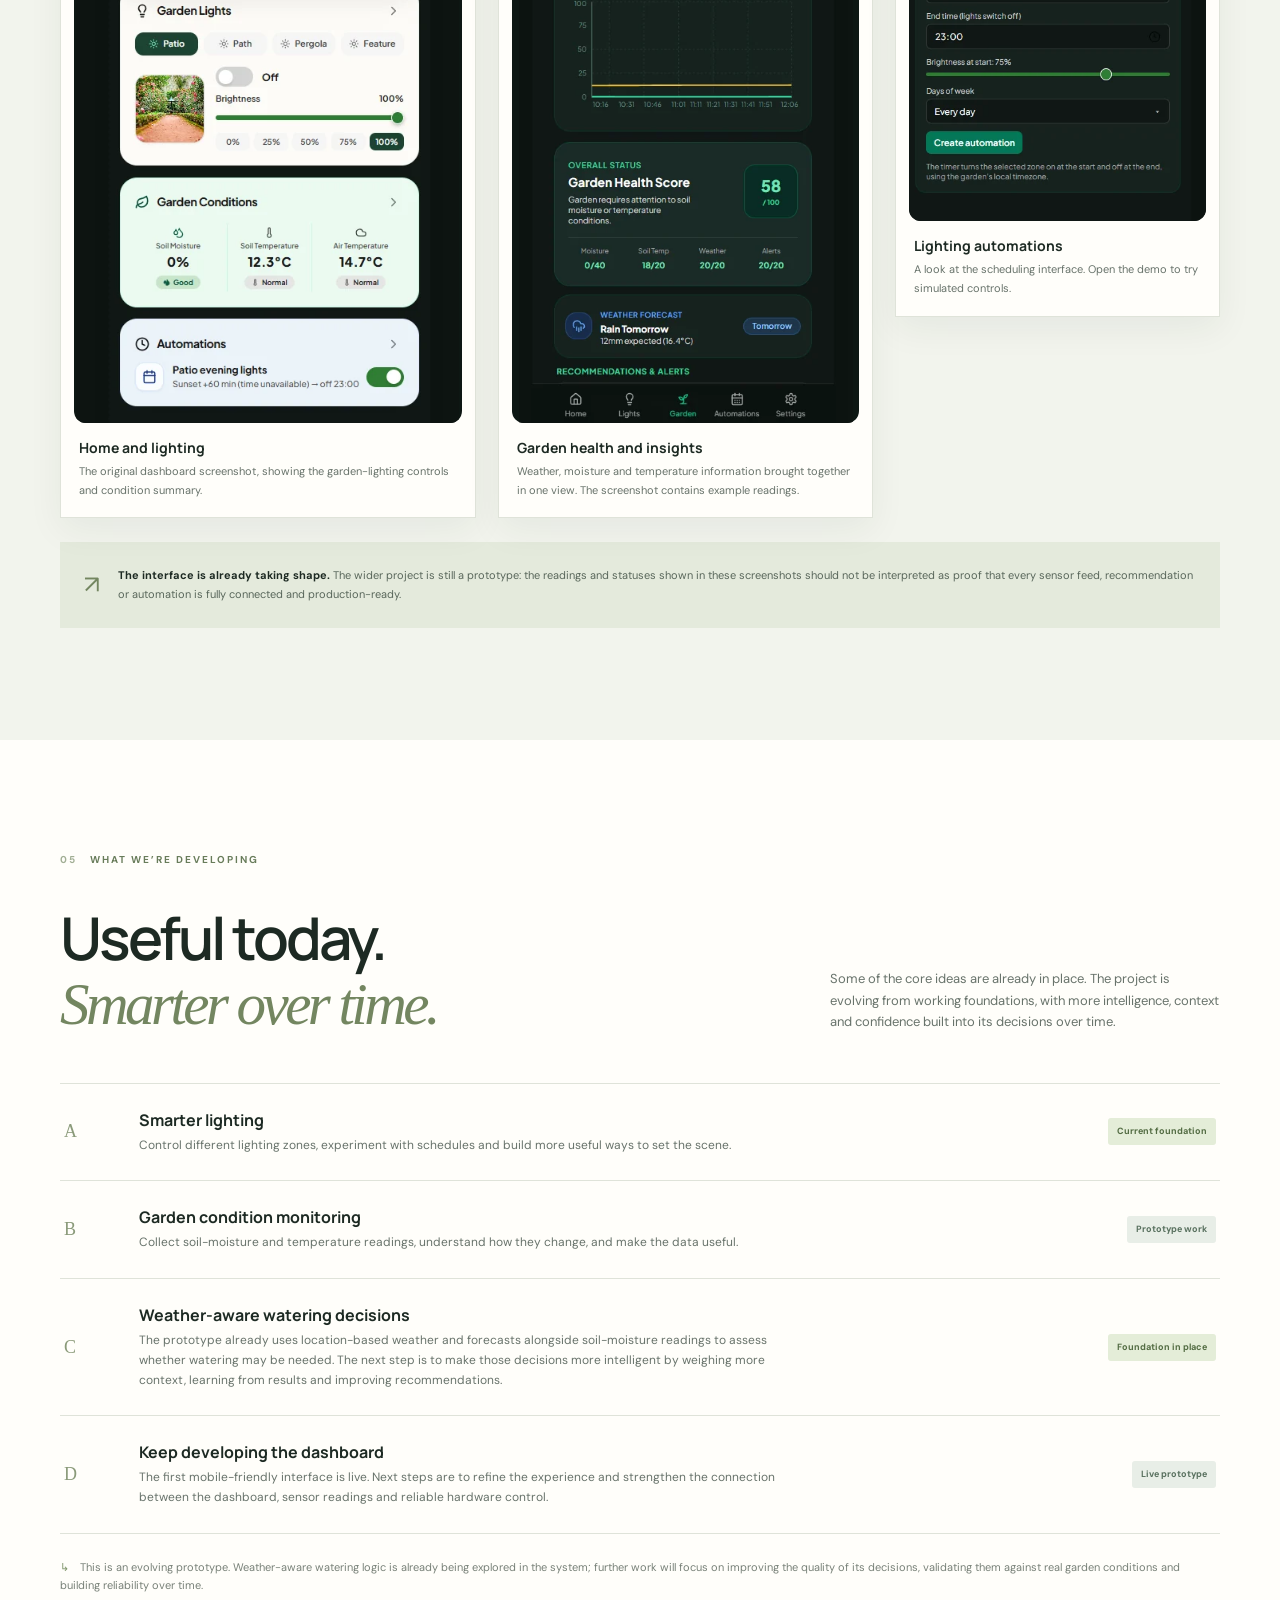
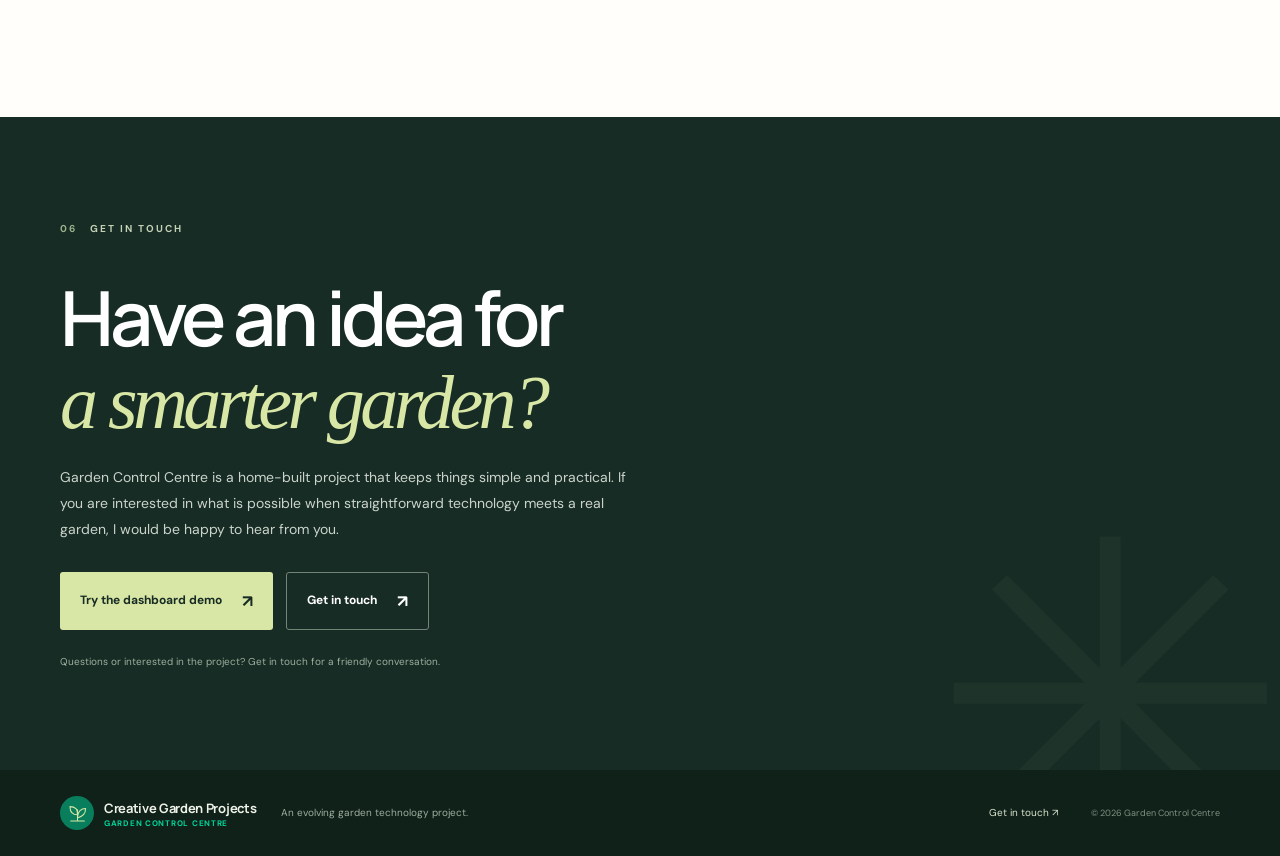
==== commit 0c8501d3: "image changes" ====
--- a/index.html
+++ b/index.html
@@ -68,15 +68,16 @@
       <div class="section-kicker"><span>03</span> THE JOURNEY SO FAR</div>
       <div class="build-heading"><h2>Built by doing.<br><em>Improved by learning.</em></h2><p>This is a home-built project, developed in stages with a simple principle: make useful things work reliably before adding complexity. These are real snapshots of the garden work, lighting tests and electronics.</p></div>
       <div class="journey-grid">
-        <article class="journey-card photo-card"><div class="journey-image"><img src="assets/patio-edge-lighting-night.webp" alt="Real garden patio edge with warm white lights switched on at night" loading="lazy"><span class="image-label">REAL GARDEN · NIGHT TEST</span></div><div class="journey-text"><span class="step-number">01 / THE SPACE</span><h3>Making the garden work harder</h3><p>Warm-white LED lights have been fitted into the brick-faced patio edge and tested at night. The garden itself is the test environment for the project.</p><span class="small-note">Actual project photograph · lighting test.</span></div></article>
-        <article class="journey-card photo-card"><div class="journey-image"><img src="assets/mosfetti-driver-working.webp" alt="The Mosfetti four-channel MOSFET driver with indicator lights illuminated during testing" loading="lazy"><span class="image-label">LIGHTING CONTROL</span></div><div class="journey-text"><span class="step-number">02 / THE HARDWARE</span><h3>Connecting physical lights</h3><p>A four-channel Mosfetti MOSFET driver is connected to the Pi's GPIO pins. The current mapping assigns channels A–D to GPIO18, GPIO17, GPIO27 and GPIO22.</p><span class="small-note">Actual project photograph · output channels being tested.</span></div></article>
+        <article class="journey-card photo-card"><div class="journey-image"><img src="assets/brick-slips-light-daylight.webp" alt="Brick slips and a recessed LED fitted into the patio edge in daylight" loading="lazy"><span class="image-label">BRICK SLIPS · DAYLIGHT</span></div><div class="journey-text"><span class="step-number">01 / THE SPACE</span><h3>Building the finish around the lights</h3><p>The brick slips give the old patio edge a warmer finish, with recessed LEDs built into the wall. This daylight view shows how the lights sit within the brickwork before the evening test.</p><span class="small-note">Actual project photograph · brick slips and recessed light.</span></div></article>
+        <article class="journey-card photo-card"><div class="journey-image"><img src="assets/mosfetti-driver-working.webp" alt="The Mosfetti four-channel MOSFET driver with indicator lights illuminated during testing" loading="lazy"><span class="image-label">LIGHTING CONTROL</span></div><div class="journey-text"><span class="step-number">02 / THE HARDWARE</span><h3>Connecting physical lights</h3><p>A four-channel Mosfetti MOSFET driver connects the controller to the garden lights, allowing the different lighting channels to be switched independently.</p><span class="small-note">Actual project photograph · output channels being tested.</span></div></article>
         <article class="journey-card photo-card"><div class="journey-image"><img src="assets/controller-perfboard-wiring.webp" alt="Hand-wired prototype board with soldered connections for the garden controller" loading="lazy"><span class="image-label">SENSING</span></div><div class="journey-text"><span class="step-number">03 / THE SENSORS</span><h3>Giving the garden a voice</h3><p>The prototype wiring is being transferred from temporary connections to a more permanent perfboard layout. This is the hands-on work behind making the controller more robust and maintainable.</p><span class="small-note">Actual project photograph · hand-wired prototype board.</span></div></article>
       </div>
       <div class="photo-timeline" aria-label="Garden project photo timeline">
-        <figure><img src="assets/patio-edge-before-renovation.webp" alt="Original patio paving and exposed garden edge before the brickwork renovation" loading="lazy"><figcaption><b>01</b> The starting point: existing paving and an exposed edge</figcaption></figure>
-        <figure><img src="assets/garden-path-in-progress.webp" alt="Garden path and edging taking shape during renovation" loading="lazy"><figcaption><b>02</b> Working through the garden improvements</figcaption></figure>
-        <figure><img src="assets/brick-slip-led-detail.webp" alt="Close-up of a recessed LED fitted into the brick patio edge, with wiring visible during installation" loading="lazy"><figcaption><b>03</b> Fitting the lights into the brick-faced edge</figcaption></figure>
-        <figure><img src="assets/garden-lights-night-wide.webp" alt="Warm garden lights illuminated at night" loading="lazy"><figcaption><b>04</b> Testing the warm-white lighting after dark</figcaption></figure>
+        <figure><img class="timeline-before" src="assets/concrete-retaining-wall-before.webp" alt="Original concrete retaining wall and patio before the concrete was cut back" loading="lazy"><figcaption><b>01</b> The original concrete retaining wall before work began</figcaption></figure>
+        <figure><img src="assets/patio-edge-construction.webp" alt="Patio edge during preparation for the brick-slip finish" loading="lazy"><figcaption><b>02</b> Chopping back and preparing the old concrete edge</figcaption></figure>
+        <figure><img src="assets/brick-slips-light-daylight.webp" alt="Brick slips and recessed LED fitted into the patio edge in daylight" loading="lazy"><figcaption><b>03</b> Adding the brick slips and fitting the recessed lights</figcaption></figure>
+        <figure><img class="timeline-detail" src="assets/brick-slip-led-detail.webp" alt="Close-up of a recessed LED in the brick slips during installation" loading="lazy"><figcaption><b>04</b> A closer look at the light set into the brickwork</figcaption></figure>
+        <figure><img src="assets/patio-edge-lighting-night.webp" alt="Finished brick-faced patio edge with warm-white lights glowing at night" loading="lazy"><figcaption><b>05</b> The warm-white lights tested after dark</figcaption></figure>
       </div>
       <div class="build-callout"><span class="callout-symbol">↗</span><p><strong>Simple, practical, home-built.</strong> The aim is not technology for its own sake. It is to make useful garden features work reliably, learn from real-world tests and add complexity only when it improves the result.</p><a href="demo/">Explore the demo ↗</a></div>
     </section>
--- a/styles.css
+++ b/styles.css
@@ -21,3 +21,7 @@
 .dashboard-image-link img{display:block;width:100%;height:auto;max-height:680px;object-fit:contain;object-position:top center;transition:transform .25s ease}
 .dashboard-image-link:hover img{transform:scale(1.015)}
 .dashboard-demo-gallery .dashboard-shot{align-self:start}
+
+/* Photo timeline: keep the light and brickwork in focus on the portrait detail image. */
+.photo-timeline .timeline-detail{object-position:center 18%;}
+.photo-timeline .timeline-before{object-position:center 48%;}
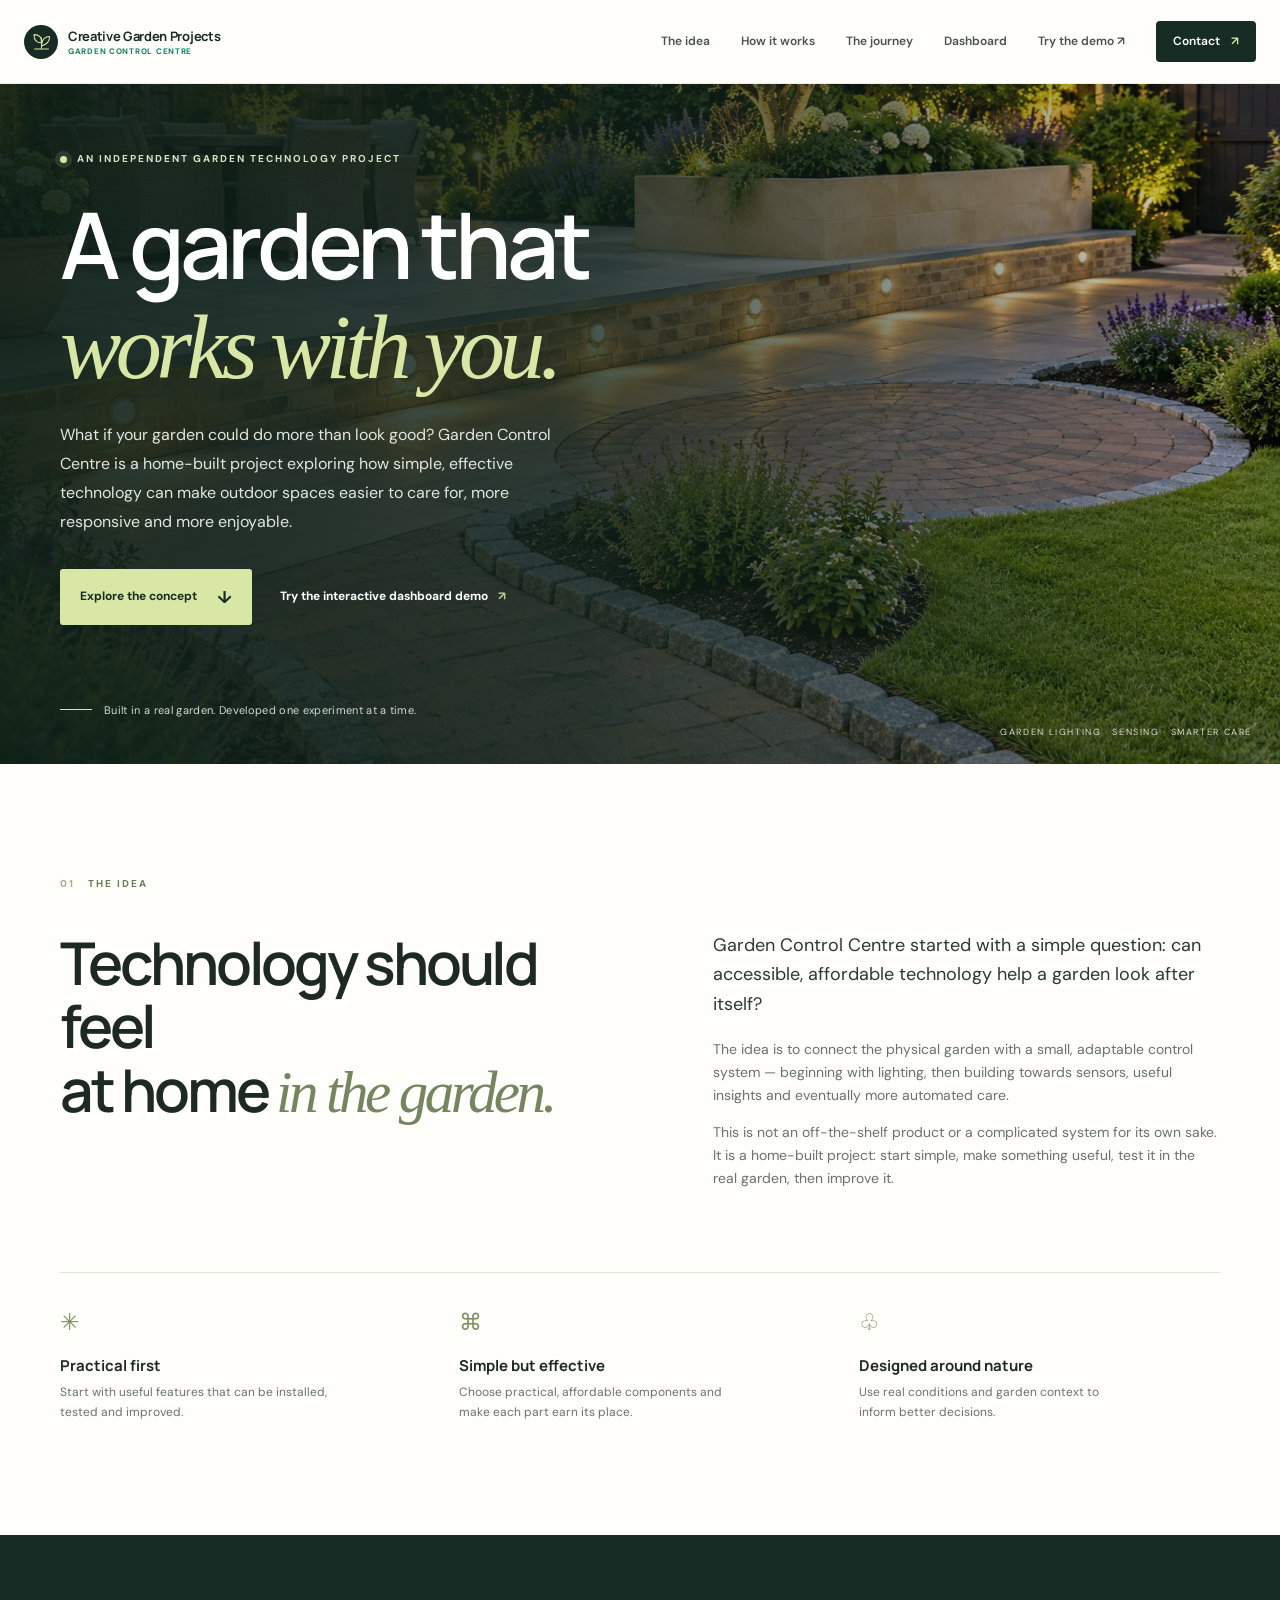
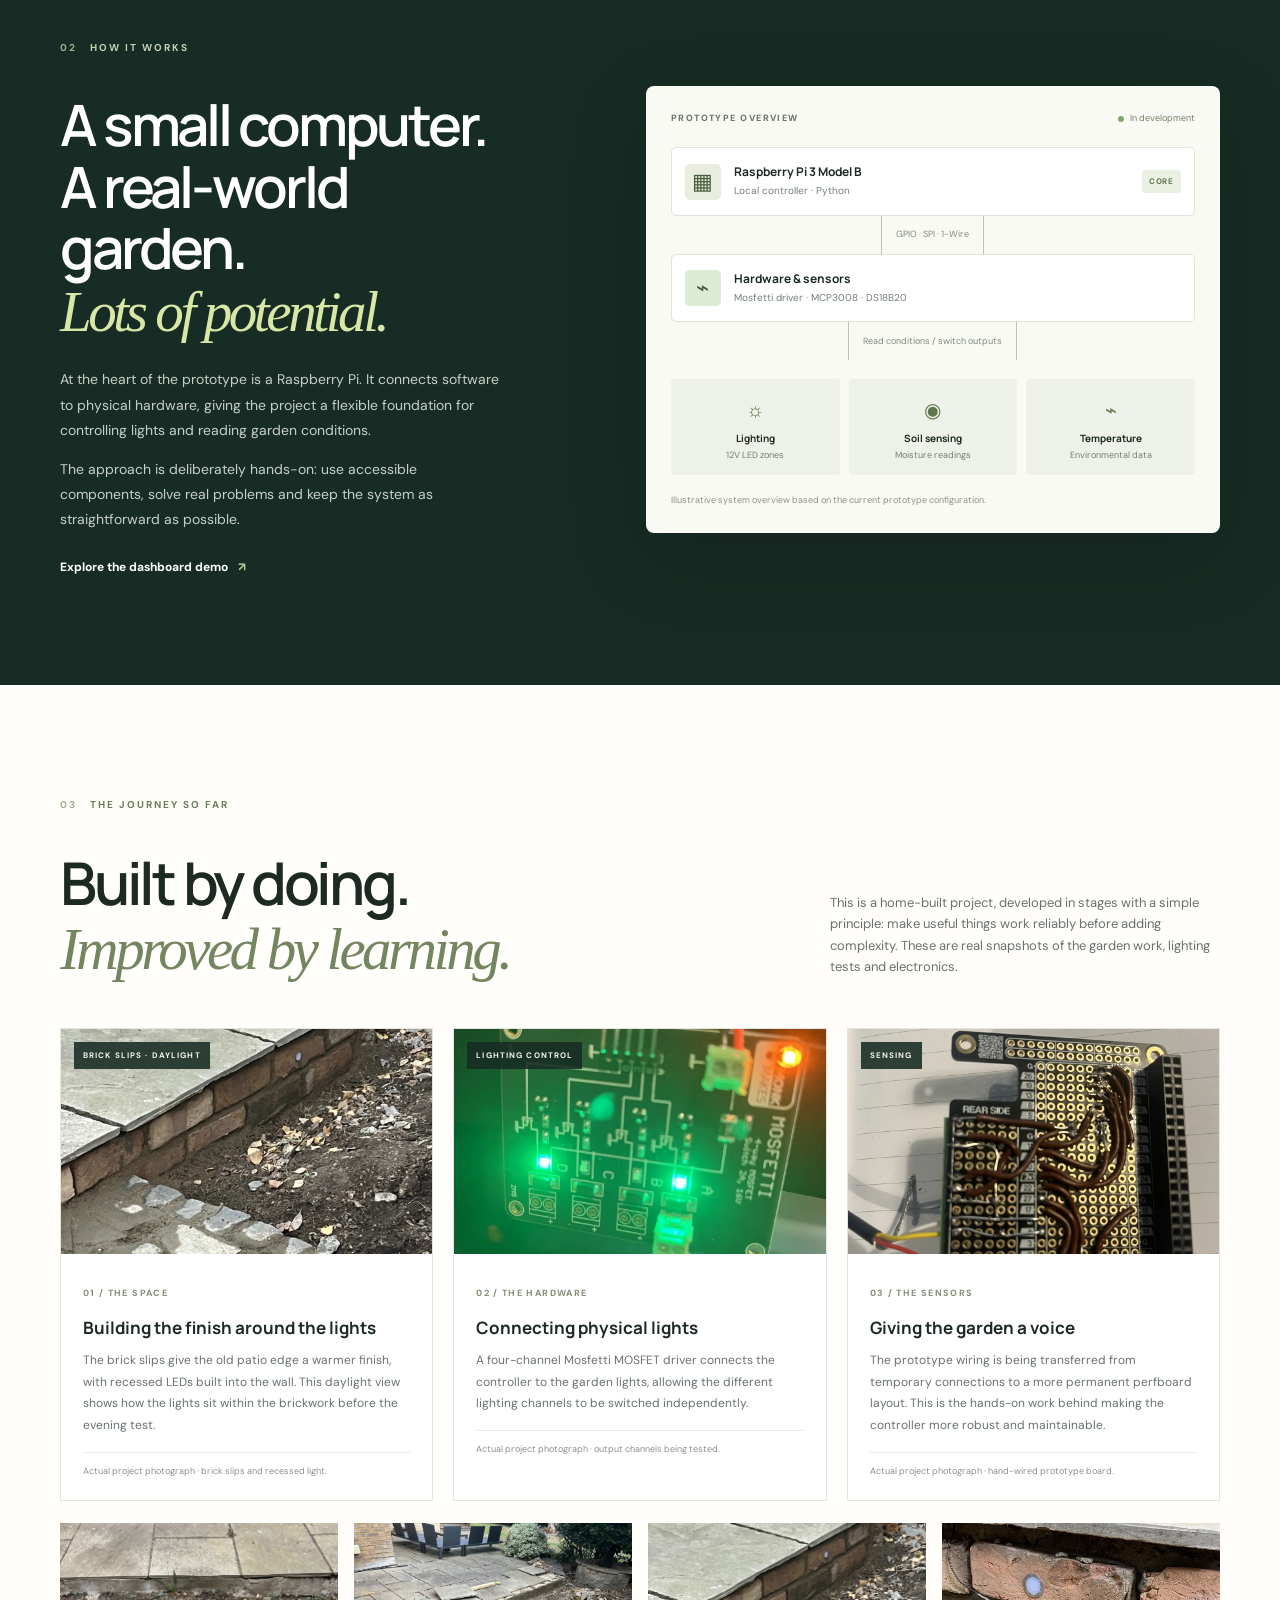
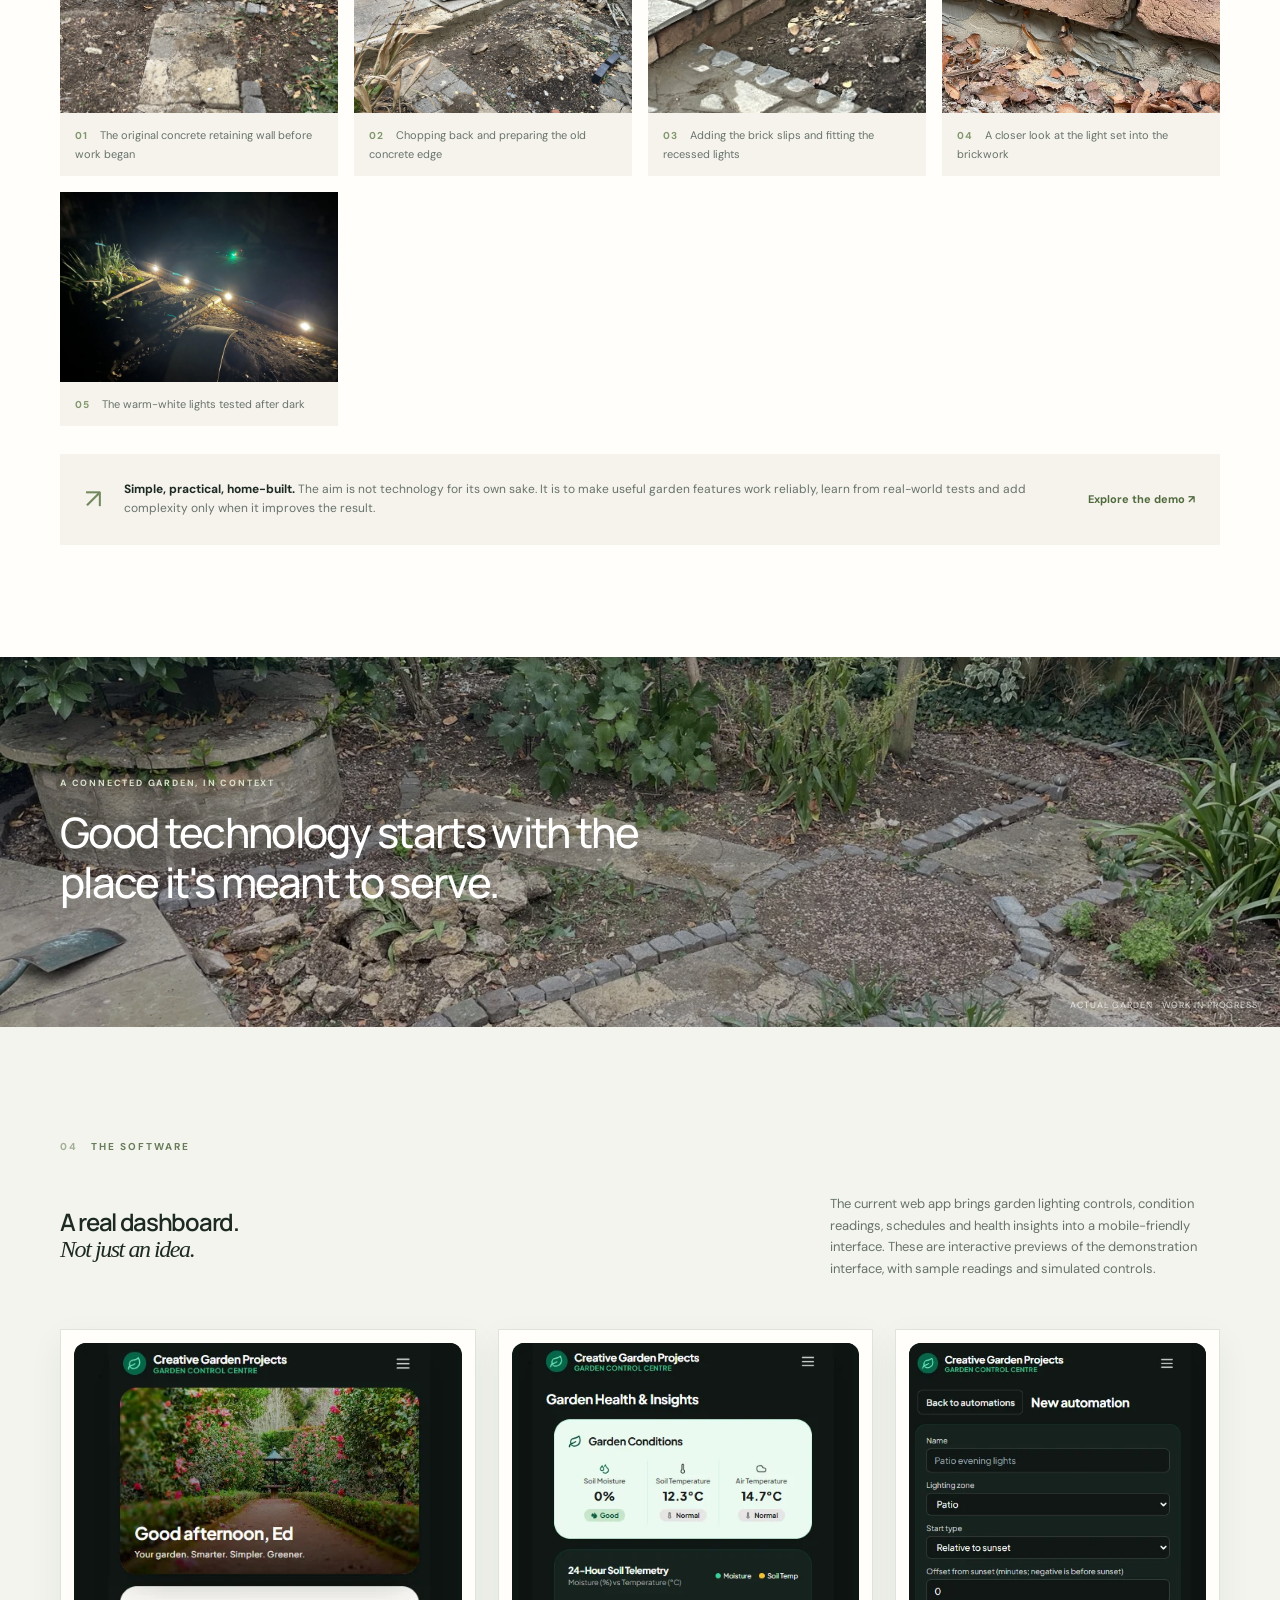
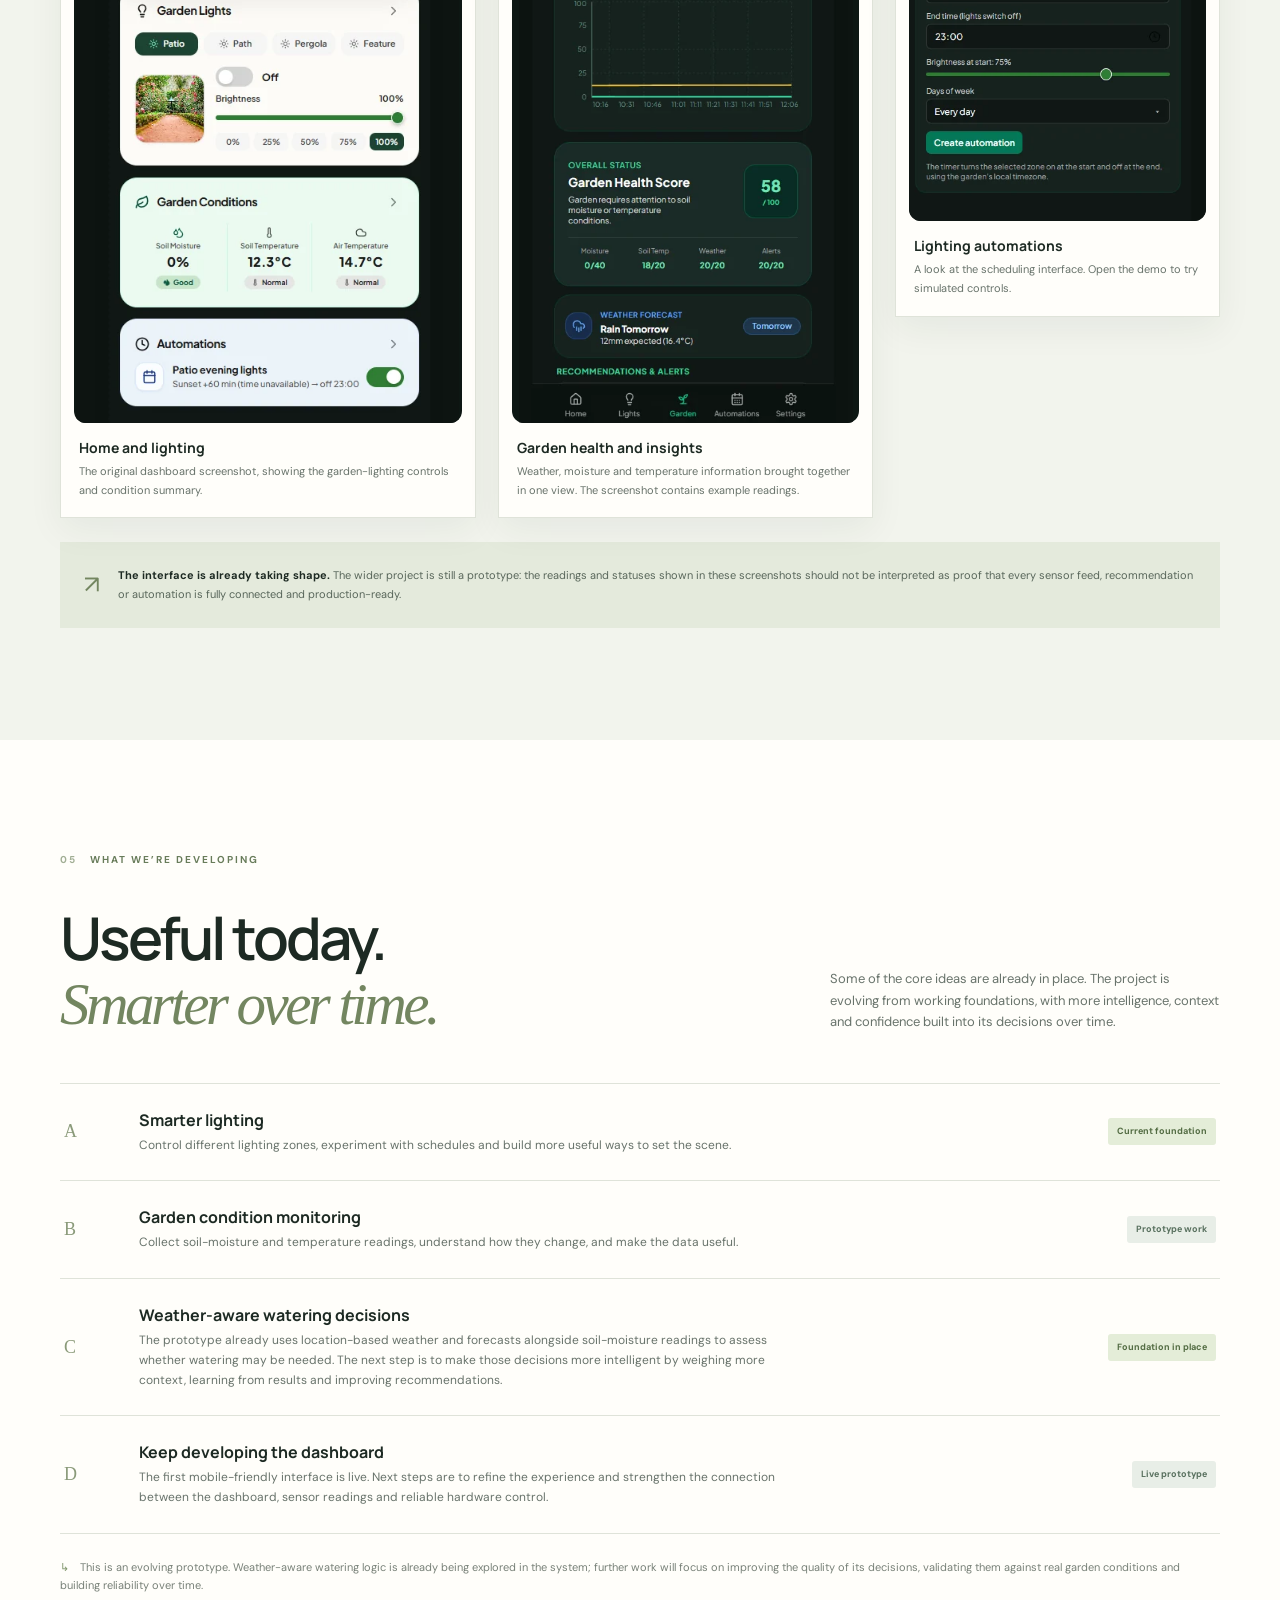
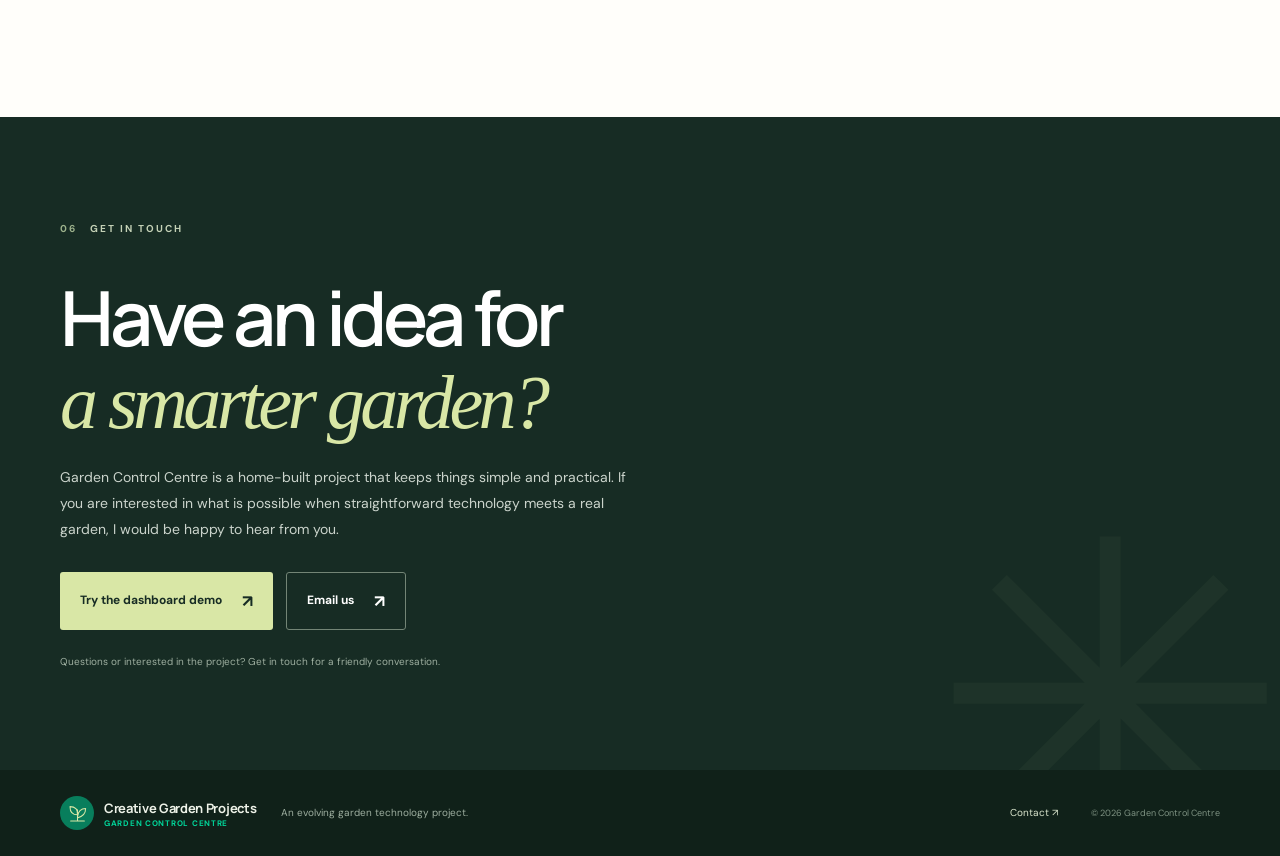
==== commit bbdf2994: "added contact info and made demo open in new tab" ====
--- a/index.html
+++ b/index.html
@@ -19,10 +19,9 @@
     </a>
     <button class="menu-toggle" aria-expanded="false" aria-controls="nav" aria-label="Open navigation"><span></span><span></span></button>
     <nav id="nav" class="nav">
-      <a href="#idea">The idea</a><a href="#how">How it works</a><a href="#journey">The journey</a><a href="#dashboard">Dashboard</a><a href="demo/">Try the demo ↗</a><a class="nav-cta" href="#connect">Get in touch <span>↗</span></a>
+      <a href="#idea">The idea</a><a href="#how">How it works</a><a href="#journey">The journey</a><a href="#dashboard">Dashboard</a><a href="demo/" target="_blank" rel="noopener noreferrer">Try the demo ↗</a><a class="nav-cta" href="contact.html">Contact <span>↗</span></a>
     </nav>
   </header>
-
   <main id="top">
     <section class="hero">
       <div class="hero-shade"></div>
@@ -30,12 +29,11 @@
         <p class="eyebrow"><span class="pulse"></span> An independent garden technology project</p>
         <h1>A garden that<br><em>works with you.</em></h1>
         <p class="hero-copy">What if your garden could do more than look good? Garden Control Centre is a home-built project exploring how simple, effective technology can make outdoor spaces easier to care for, more responsive and more enjoyable.</p>
-        <div class="hero-actions"><a class="button button-light" href="#idea">Explore the concept <span>↓</span></a><a class="text-link light-link" href="demo/">Try the interactive dashboard demo <span>↗</span></a></div>
+        <div class="hero-actions"><a class="button button-light" href="#idea">Explore the concept <span>↓</span></a><a class="text-link light-link" href="demo/" target="_blank" rel="noopener noreferrer">Try the interactive dashboard demo <span>↗</span></a></div>
         <div class="hero-note"><span class="note-line"></span><span>Built in a real garden. Developed one experiment at a time.</span></div>
       </div>
       <div class="hero-caption">Garden lighting · sensing · smarter care</div>
     </section>
-
     <section class="intro section wrap" id="idea">
       <div class="section-kicker"><span>01</span> THE IDEA</div>
       <div class="intro-grid">
@@ -48,10 +46,9 @@
         <article><span class="principle-icon">♧</span><h3>Designed around nature</h3><p>Use real conditions and garden context to inform better decisions.</p></article>
       </div>
     </section>
-
     <section class="feature-band" id="how">
       <div class="wrap feature-grid">
-        <div class="feature-copy"><div class="section-kicker kicker-light"><span>02</span> HOW IT WORKS</div><h2>A small computer.<br>A real-world garden.<br><em>Lots of potential.</em></h2><p>At the heart of the prototype is a Raspberry Pi. It connects software to physical hardware, giving the project a flexible foundation for controlling lights and reading garden conditions.</p><p>The approach is deliberately hands-on: use accessible components, solve real problems and keep the system as straightforward as possible.</p><a class="text-link light-link" href="demo/">Explore the dashboard demo <span>↗</span></a></div>
+        <div class="feature-copy"><div class="section-kicker kicker-light"><span>02</span> HOW IT WORKS</div><h2>A small computer.<br>A real-world garden.<br><em>Lots of potential.</em></h2><p>At the heart of the prototype is a Raspberry Pi. It connects software to physical hardware, giving the project a flexible foundation for controlling lights and reading garden conditions.</p><p>The approach is deliberately hands-on: use accessible components, solve real problems and keep the system as straightforward as possible.</p><a class="text-link light-link" href="demo/" target="_blank" rel="noopener noreferrer">Explore the dashboard demo <span>↗</span></a></div>
         <div class="system-card">
           <div class="system-card-top"><span class="mini-label">PROTOTYPE OVERVIEW</span><span class="status"><i></i> In development</span></div>
           <div class="system-node node-pi"><span class="node-icon">▦</span><div><strong>Raspberry Pi 3 Model B</strong><small>Local controller · Python</small></div><span class="node-tag">CORE</span></div>
@@ -63,7 +60,6 @@
         </div>
       </div>
     </section>
-
     <section class="build section wrap" id="journey">
       <div class="section-kicker"><span>03</span> THE JOURNEY SO FAR</div>
       <div class="build-heading"><h2>Built by doing.<br><em>Improved by learning.</em></h2><p>This is a home-built project, developed in stages with a simple principle: make useful things work reliably before adding complexity. These are real snapshots of the garden work, lighting tests and electronics.</p></div>
@@ -79,28 +75,25 @@
         <figure><img class="timeline-detail" src="assets/brick-slip-led-detail.webp" alt="Close-up of a recessed LED in the brick slips during installation" loading="lazy"><figcaption><b>04</b> A closer look at the light set into the brickwork</figcaption></figure>
         <figure><img src="assets/patio-edge-lighting-night.webp" alt="Finished brick-faced patio edge with warm-white lights glowing at night" loading="lazy"><figcaption><b>05</b> The warm-white lights tested after dark</figcaption></figure>
       </div>
-      <div class="build-callout"><span class="callout-symbol">↗</span><p><strong>Simple, practical, home-built.</strong> The aim is not technology for its own sake. It is to make useful garden features work reliably, learn from real-world tests and add complexity only when it improves the result.</p><a href="demo/">Explore the demo ↗</a></div>
+      <div class="build-callout"><span class="callout-symbol">↗</span><p><strong>Simple, practical, home-built.</strong> The aim is not technology for its own sake. It is to make useful garden features work reliably, learn from real-world tests and add complexity only when it improves the result.</p><a href="demo/" target="_blank" rel="noopener noreferrer">Explore the demo ↗</a></div>
     </section>
-
     <section class="garden-image-band">
       <img src="assets/garden-path-in-progress.webp" alt="Real garden path and planting area during patio and edging work" loading="lazy">
       <div class="garden-image-overlay"><span class="eyebrow">A connected garden, in context</span><p>Good technology starts with the place it's meant to serve.</p></div>
       <span class="visual-disclaimer">Actual garden · work in progress</span>
     </section>
-
     <section class="dashboard-section section" id="dashboard">
       <div class="wrap">
         <div class="section-kicker"><span>04</span> THE SOFTWARE</div>
         <div class="build-heading"><h2>A real dashboard.<br><em>Not just an idea.</em></h2><p>The current web app brings garden lighting controls, condition readings, schedules and health insights into a mobile-friendly interface. These are interactive previews of the demonstration interface, with sample readings and simulated controls.</p></div>
         <div class="dashboard-gallery dashboard-demo-gallery">
-          <figure class="dashboard-shot dashboard-shot-home"><a class="dashboard-image-link" href="demo/" aria-label="Open the interactive dashboard demo"><img src="assets/dashboard-home.webp" alt="Garden Control Centre home screen with lighting controls and garden conditions" loading="lazy"></a><figcaption><strong>Home and lighting</strong><span>The original dashboard screenshot, showing the garden-lighting controls and condition summary.</span></figcaption></figure>
-          <figure class="dashboard-shot"><a class="dashboard-image-link" href="demo/?view=garden" aria-label="Open garden health demo"><img src="assets/dashboard-health.webp" alt="Garden health screen with soil moisture, temperature, telemetry, health score and forecast" loading="lazy"></a><figcaption><strong>Garden health and insights</strong><span>Weather, moisture and temperature information brought together in one view. The screenshot contains example readings.</span></figcaption></figure>
-          <figure class="dashboard-shot"><a class="dashboard-image-link" href="demo/?view=automations" aria-label="Open automation demo"><img src="assets/dashboard-automation.webp" alt="Garden Control Centre automation setup screen" loading="lazy"></a><figcaption><strong>Lighting automations</strong><span>A look at the scheduling interface. Open the demo to try simulated controls.</span></figcaption></figure>
+          <figure class="dashboard-shot dashboard-shot-home"><a class="dashboard-image-link" href="demo/" target="_blank" rel="noopener noreferrer" aria-label="Open the interactive dashboard demo"><img src="assets/dashboard-home.webp" alt="Garden Control Centre home screen with lighting controls and garden conditions" loading="lazy"></a><figcaption><strong>Home and lighting</strong><span>The original dashboard screenshot, showing the garden-lighting controls and condition summary.</span></figcaption></figure>
+          <figure class="dashboard-shot"><a class="dashboard-image-link" href="demo/?view=garden" target="_blank" rel="noopener noreferrer" aria-label="Open garden health demo"><img src="assets/dashboard-health.webp" alt="Garden health screen with soil moisture, temperature, telemetry, health score and forecast" loading="lazy"></a><figcaption><strong>Garden health and insights</strong><span>Weather, moisture and temperature information brought together in one view. The screenshot contains example readings.</span></figcaption></figure>
+          <figure class="dashboard-shot"><a class="dashboard-image-link" href="demo/?view=automations" target="_blank" rel="noopener noreferrer" aria-label="Open automation demo"><img src="assets/dashboard-automation.webp" alt="Garden Control Centre automation setup screen" loading="lazy"></a><figcaption><strong>Lighting automations</strong><span>A look at the scheduling interface. Open the demo to try simulated controls.</span></figcaption></figure>
         </div>
         <div class="dashboard-note"><span class="dashboard-note-mark">↗</span><p><strong>The interface is already taking shape.</strong> The wider project is still a prototype: the readings and statuses shown in these screenshots should not be interpreted as proof that every sensor feed, recommendation or automation is fully connected and production-ready.</p></div>
       </div>
     </section>
-
     <section class="future section wrap" id="future">
       <div class="section-kicker"><span>05</span> WHAT WE’RE DEVELOPING</div>
       <div class="future-heading"><h2>Useful today.<br><em>Smarter over time.</em></h2><p>Some of the core ideas are already in place. The project is evolving from working foundations, with more intelligence, context and confidence built into its decisions over time.</p></div>
@@ -112,13 +105,11 @@
       </div>
       <p class="honest-note"><span>↳</span> This is an evolving prototype. Weather-aware watering logic is already being explored in the system; further work will focus on improving the quality of its decisions, validating them against real garden conditions and building reliability over time.</p>
     </section>
-
     <section class="connect" id="connect">
-      <div class="wrap connect-inner"><div class="section-kicker kicker-light"><span>06</span> GET IN TOUCH</div><h2>Have an idea for<br><em>a smarter garden?</em></h2><p>Garden Control Centre is a home-built project that keeps things simple and practical. If you are interested in what is possible when straightforward technology meets a real garden, I would be happy to hear from you.</p><div class="connect-actions"><a class="button button-light" href="demo/">Try the dashboard demo <span>↗</span></a><a class="button button-outline" href="mailto:?subject=Garden%20Control%20Centre%20project">Get in touch <span>↗</span></a></div><p class="connect-small">Questions or interested in the project? Get in touch for a friendly conversation.</p></div>
+      <div class="wrap connect-inner"><div class="section-kicker kicker-light"><span>06</span> GET IN TOUCH</div><h2>Have an idea for<br><em>a smarter garden?</em></h2><p>Garden Control Centre is a home-built project that keeps things simple and practical. If you are interested in what is possible when straightforward technology meets a real garden, I would be happy to hear from you.</p><div class="connect-actions"><a class="button button-light" href="demo/" target="_blank" rel="noopener noreferrer">Try the dashboard demo <span>↗</span></a><a class="button button-outline" href="mailto:hello@creativegardenprojects.co.uk?subject=Garden%20Control%20Centre%20project">Email us <span>↗</span></a></div><p class="connect-small">Questions or interested in the project? Get in touch for a friendly conversation.</p></div>
     </section>
   </main>
-
-  <footer class="footer"><div class="wrap footer-inner"><a class="brand footer-brand" href="#top" aria-label="Creative Garden Projects — Garden Control Centre home"><span class="brand-mark" aria-hidden="true"><svg viewBox="0 0 40 40"><path d="M20 31V14M20 22C12 22 8 17 8 9c8 0 13 4 12 13M20 25c1-8 6-13 13-13 0 8-5 13-13 15"/><path d="M9 32h22"/></svg></span><span class="brand-copy"><strong>Creative Garden Projects</strong><small>GARDEN CONTROL CENTRE</small></span></a><p>An evolving garden technology project.</p><a class="footer-github" href="#connect">Get in touch ↗</a><span class="copyright">© <span id="year">2026</span> Garden Control Centre</span></div></footer>
+  <footer class="footer"><div class="wrap footer-inner"><a class="brand footer-brand" href="#top" aria-label="Creative Garden Projects — Garden Control Centre home"><span class="brand-mark" aria-hidden="true"><svg viewBox="0 0 40 40"><path d="M20 31V14M20 22C12 22 8 17 8 9c8 0 13 4 12 13M20 25c1-8 6-13 13-13 0 8-5 13-13 15"/><path d="M9 32h22"/></svg></span><span class="brand-copy"><strong>Creative Garden Projects</strong><small>GARDEN CONTROL CENTRE</small></span></a><p>An evolving garden technology project.</p><a class="footer-github" href="contact.html">Contact ↗</a><span class="copyright">© <span id="year">2026</span> Garden Control Centre</span></div></footer>
   <script src="script.js"></script>
 </body>
 </html>
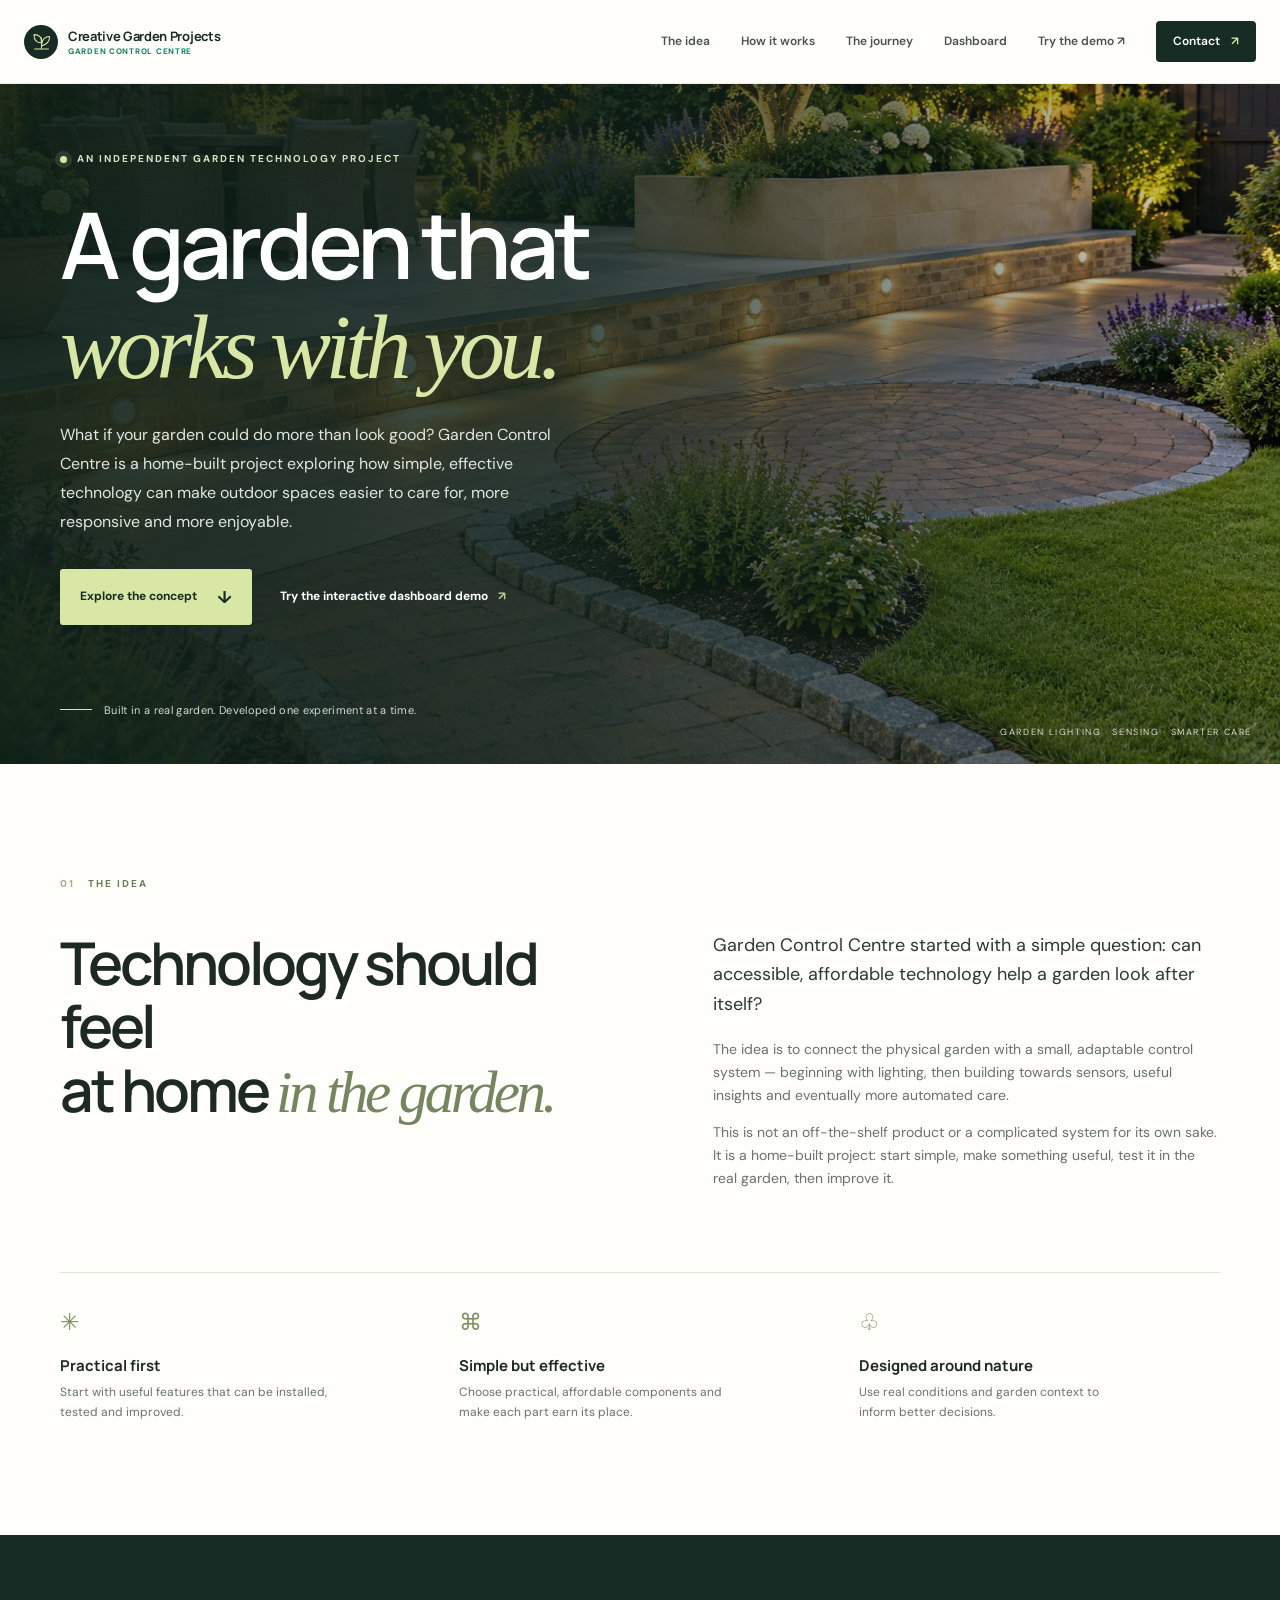
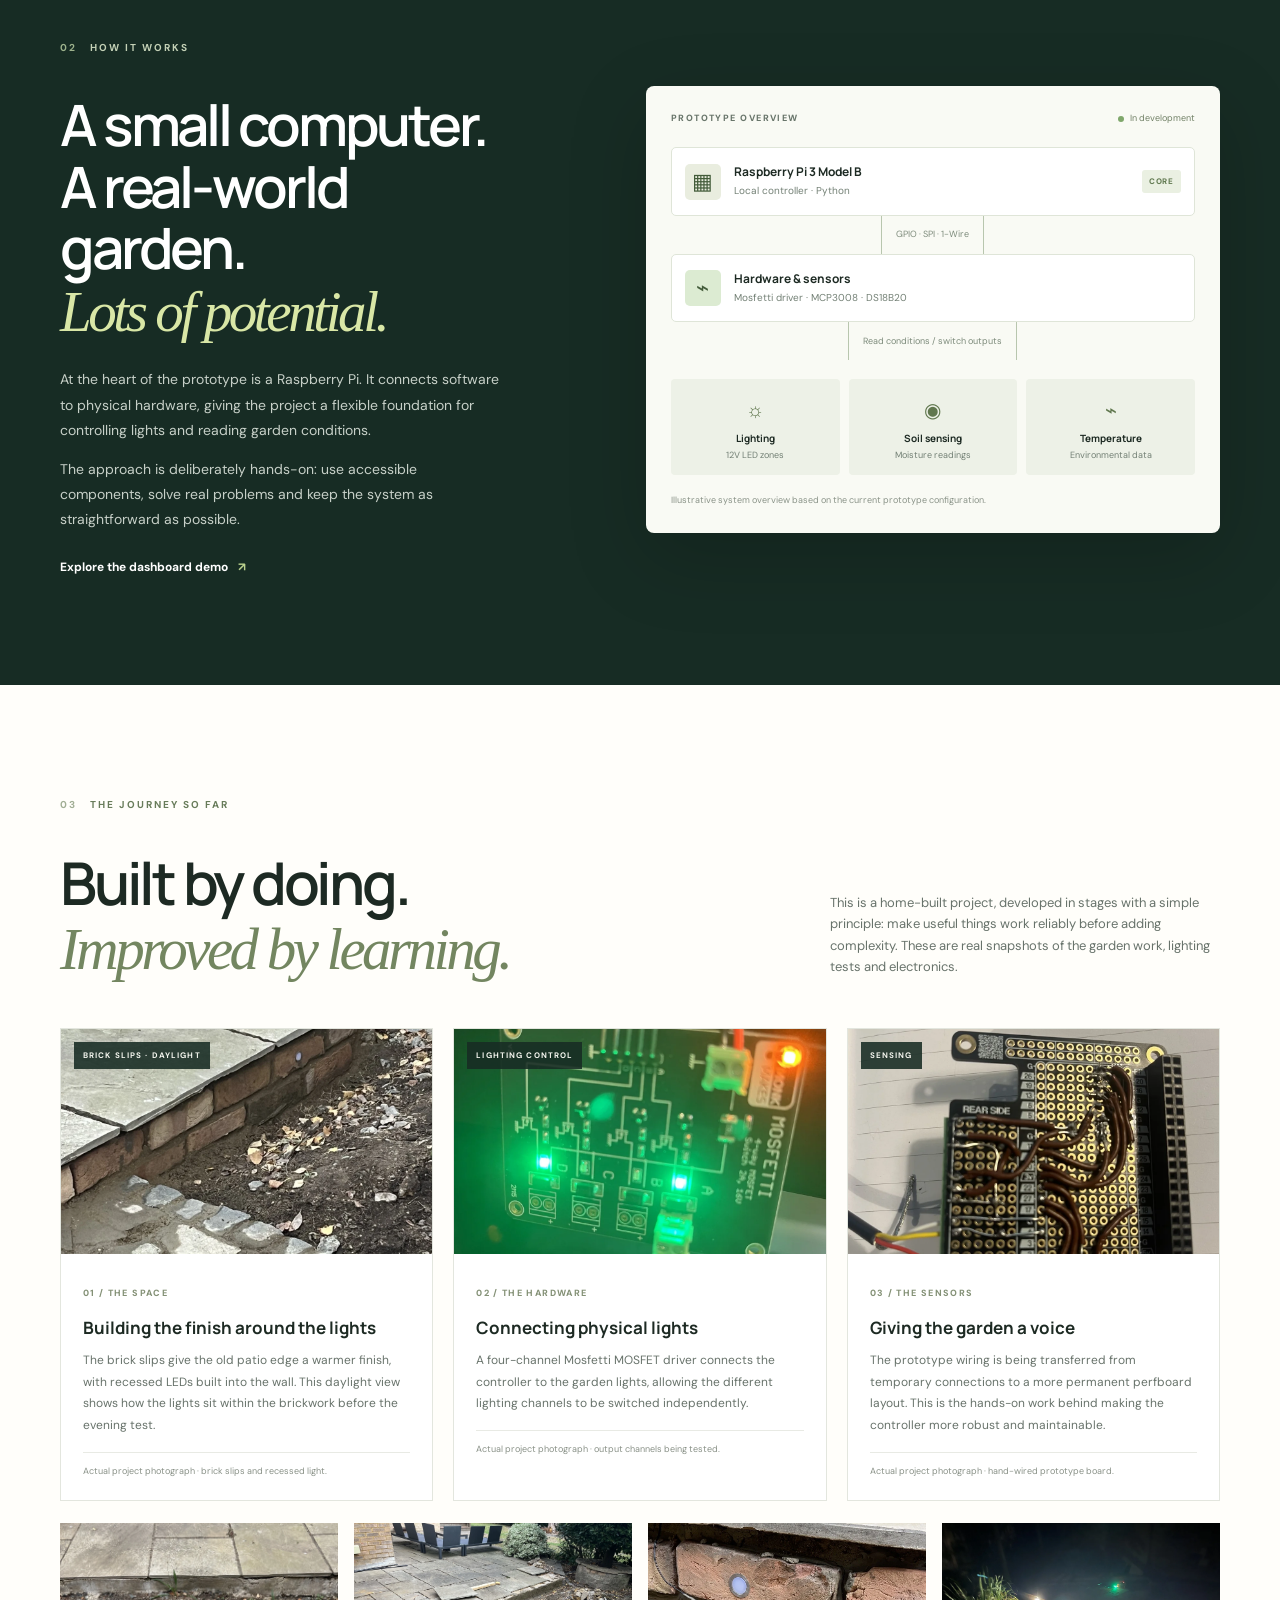
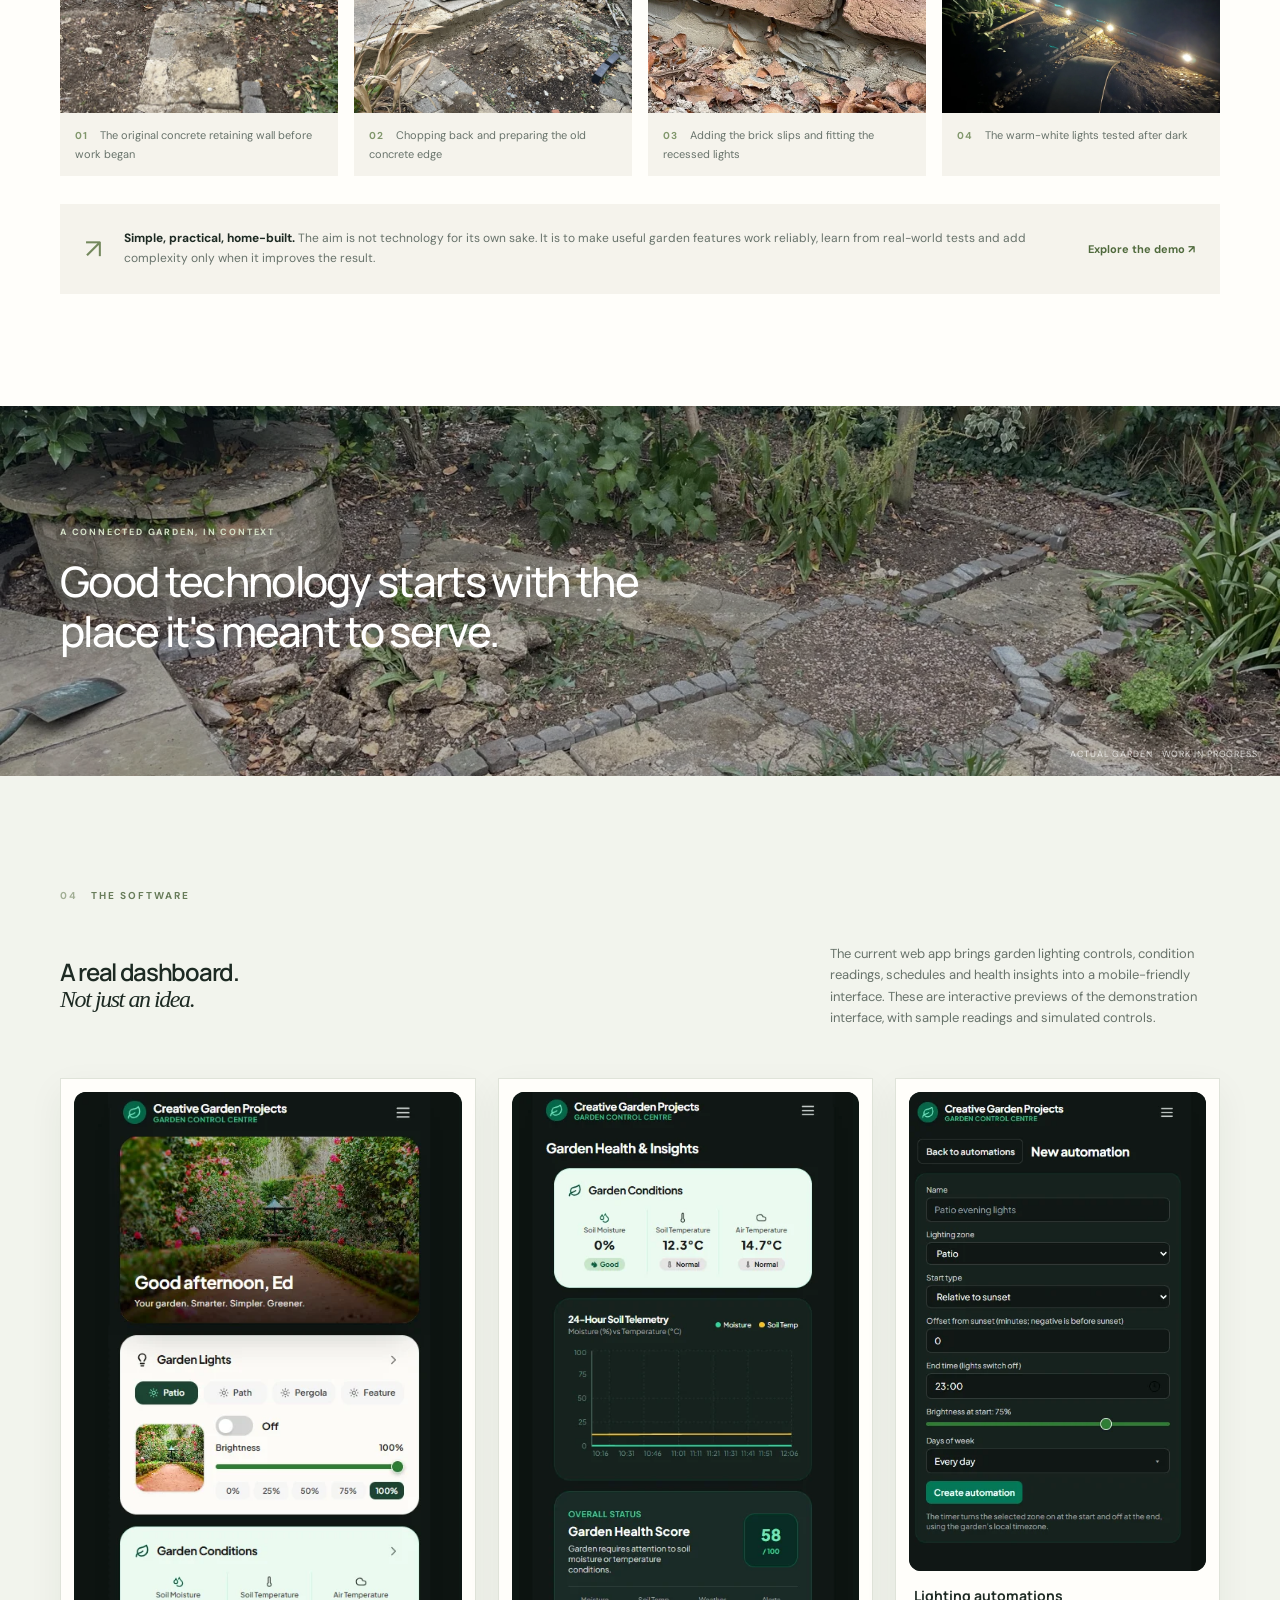
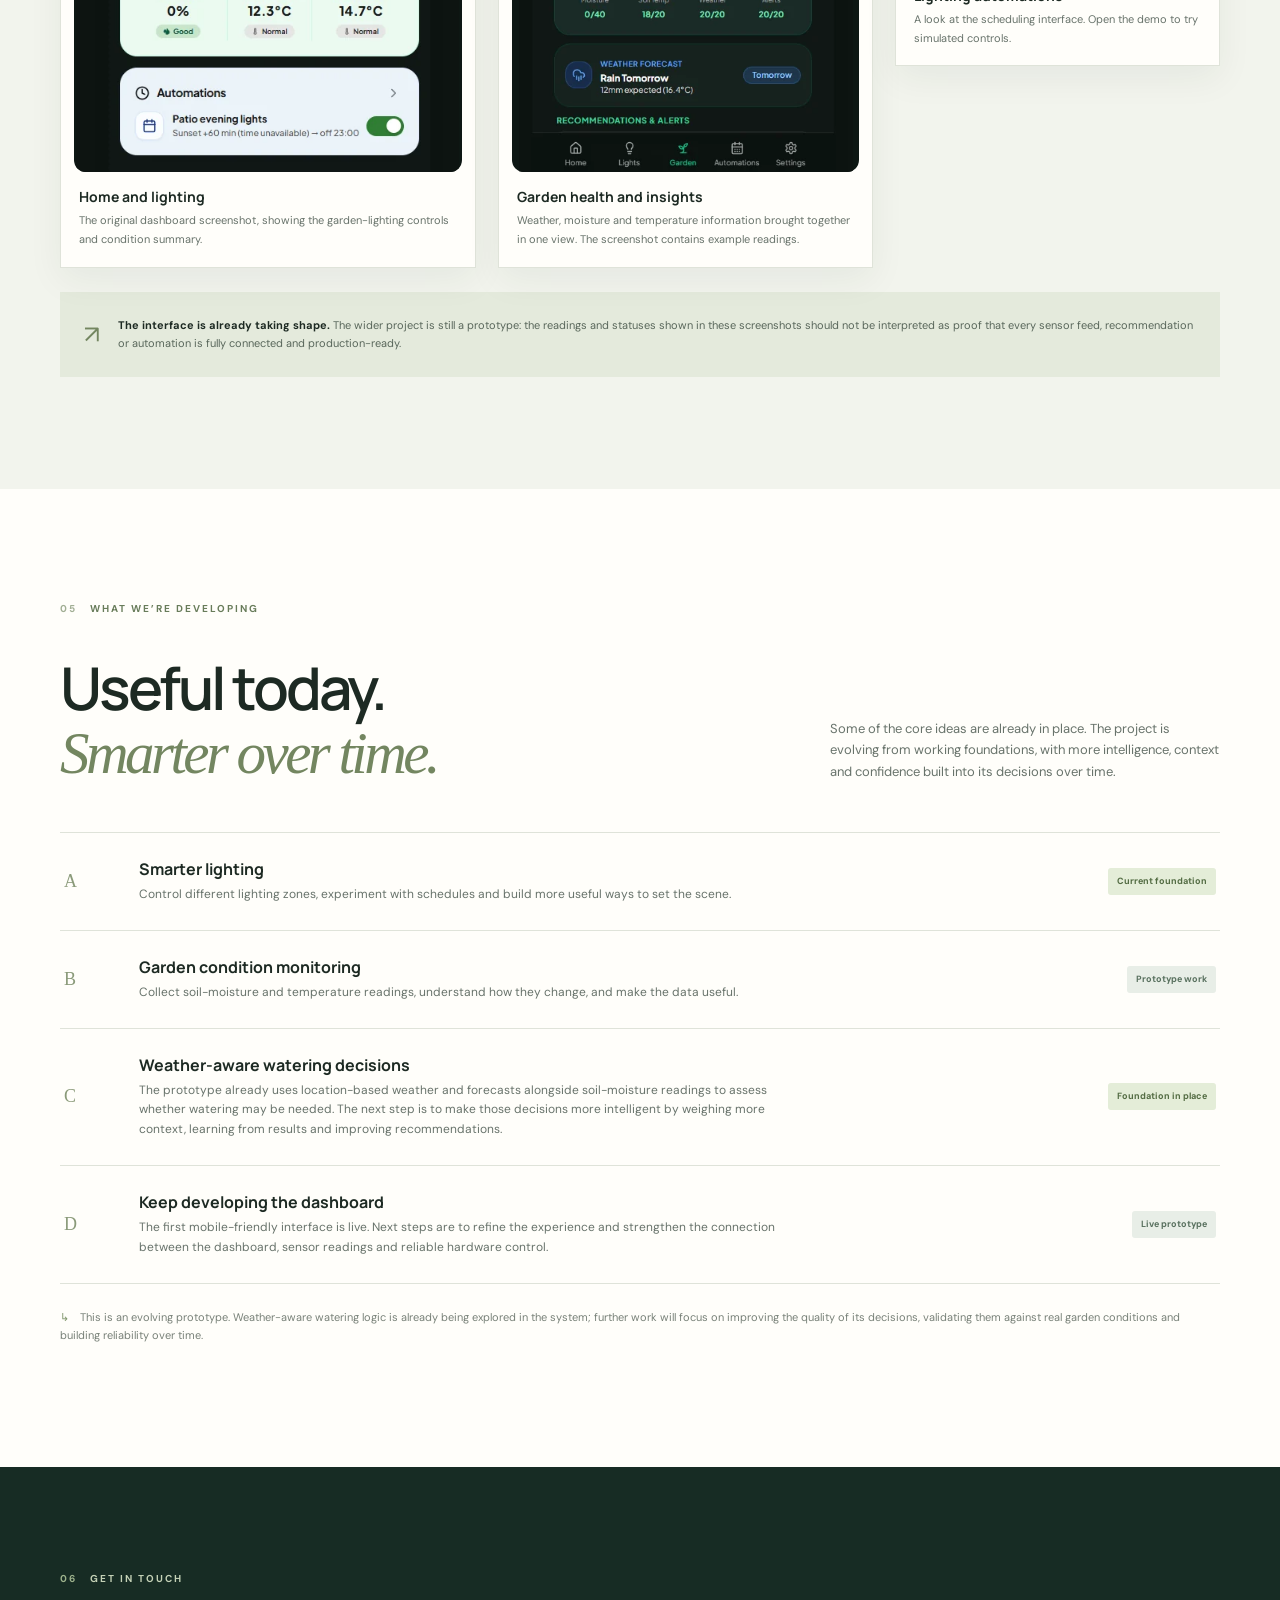
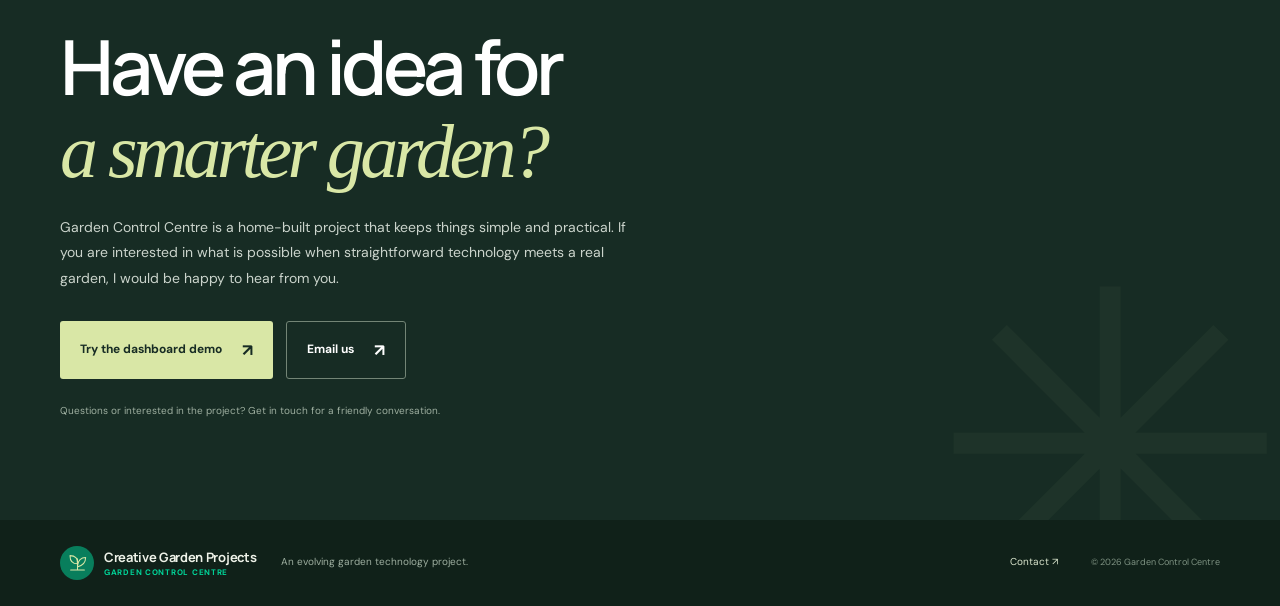
==== commit 67b58ccf: "reorganise journey" ====
--- a/index.html
+++ b/index.html
@@ -71,9 +71,8 @@
       <div class="photo-timeline" aria-label="Garden project photo timeline">
         <figure><img class="timeline-before" src="assets/concrete-retaining-wall-before.webp" alt="Original concrete retaining wall and patio before the concrete was cut back" loading="lazy"><figcaption><b>01</b> The original concrete retaining wall before work began</figcaption></figure>
         <figure><img src="assets/patio-edge-construction.webp" alt="Patio edge during preparation for the brick-slip finish" loading="lazy"><figcaption><b>02</b> Chopping back and preparing the old concrete edge</figcaption></figure>
-        <figure><img src="assets/brick-slips-light-daylight.webp" alt="Brick slips and recessed LED fitted into the patio edge in daylight" loading="lazy"><figcaption><b>03</b> Adding the brick slips and fitting the recessed lights</figcaption></figure>
-        <figure><img class="timeline-detail" src="assets/brick-slip-led-detail.webp" alt="Close-up of a recessed LED in the brick slips during installation" loading="lazy"><figcaption><b>04</b> A closer look at the light set into the brickwork</figcaption></figure>
-        <figure><img src="assets/patio-edge-lighting-night.webp" alt="Finished brick-faced patio edge with warm-white lights glowing at night" loading="lazy"><figcaption><b>05</b> The warm-white lights tested after dark</figcaption></figure>
+        <figure><img class="timeline-detail" src="assets/brick-slip-led-detail.webp" alt="Close-up of a recessed LED in the brick slips during installation" loading="lazy"><figcaption><b>03</b> Adding the brick slips and fitting the recessed lights</figcaption></figure>
+        <figure><img src="assets/patio-edge-lighting-night.webp" alt="Finished brick-faced patio edge with warm-white lights glowing at night" loading="lazy"><figcaption><b>04</b> The warm-white lights tested after dark</figcaption></figure>
       </div>
       <div class="build-callout"><span class="callout-symbol">↗</span><p><strong>Simple, practical, home-built.</strong> The aim is not technology for its own sake. It is to make useful garden features work reliably, learn from real-world tests and add complexity only when it improves the result.</p><a href="demo/" target="_blank" rel="noopener noreferrer">Explore the demo ↗</a></div>
     </section>
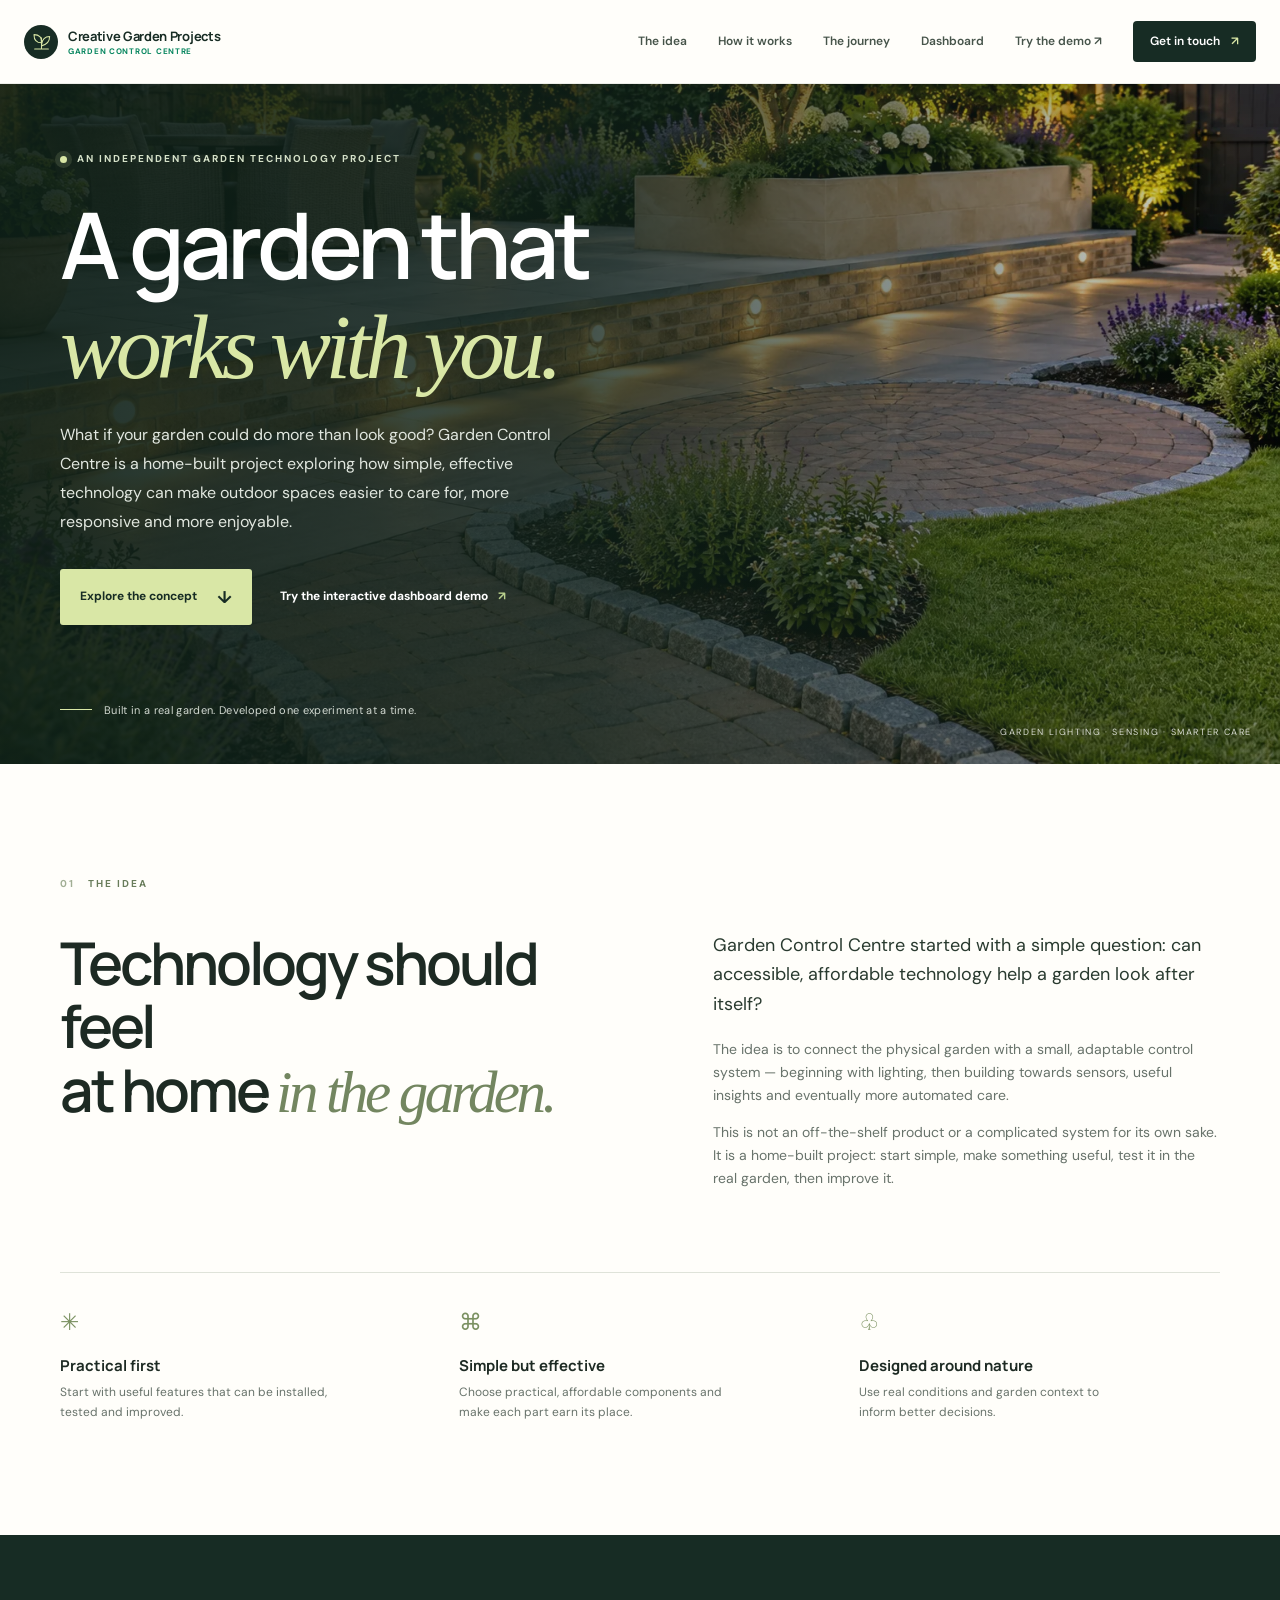
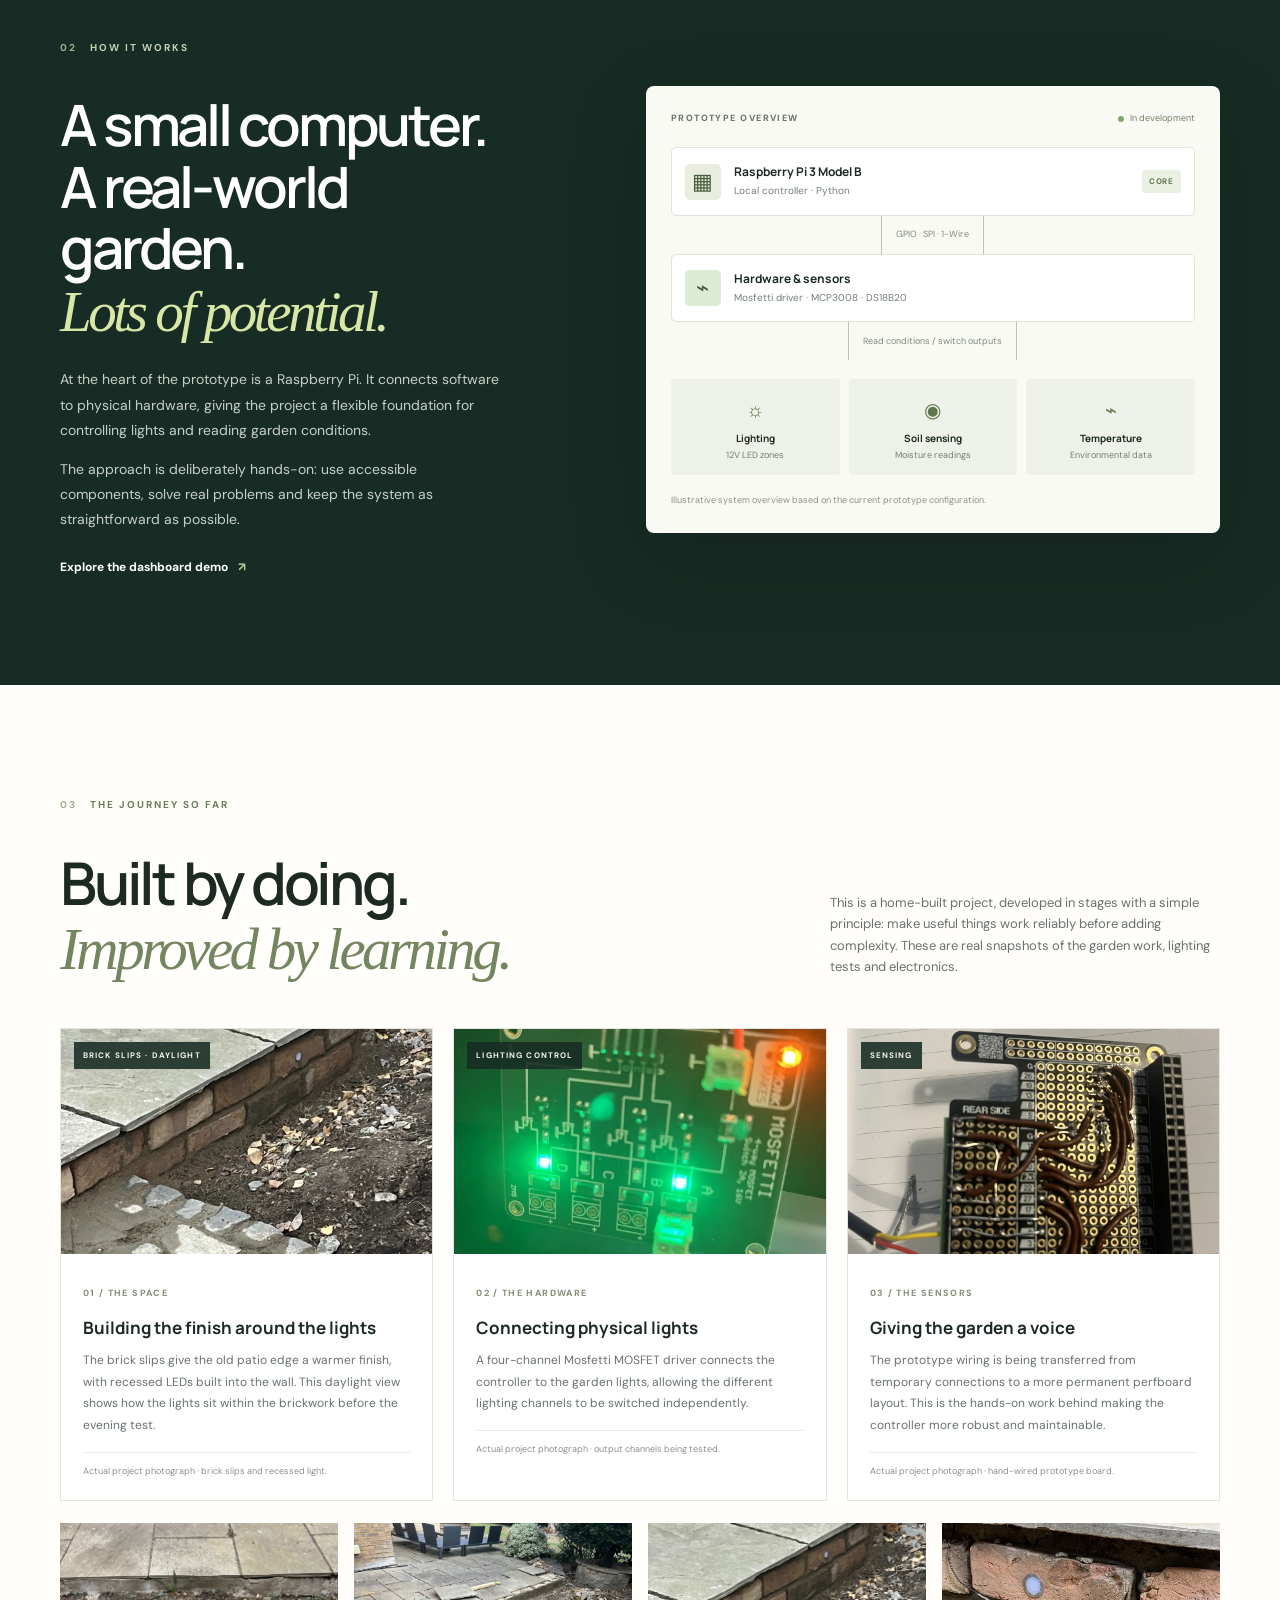
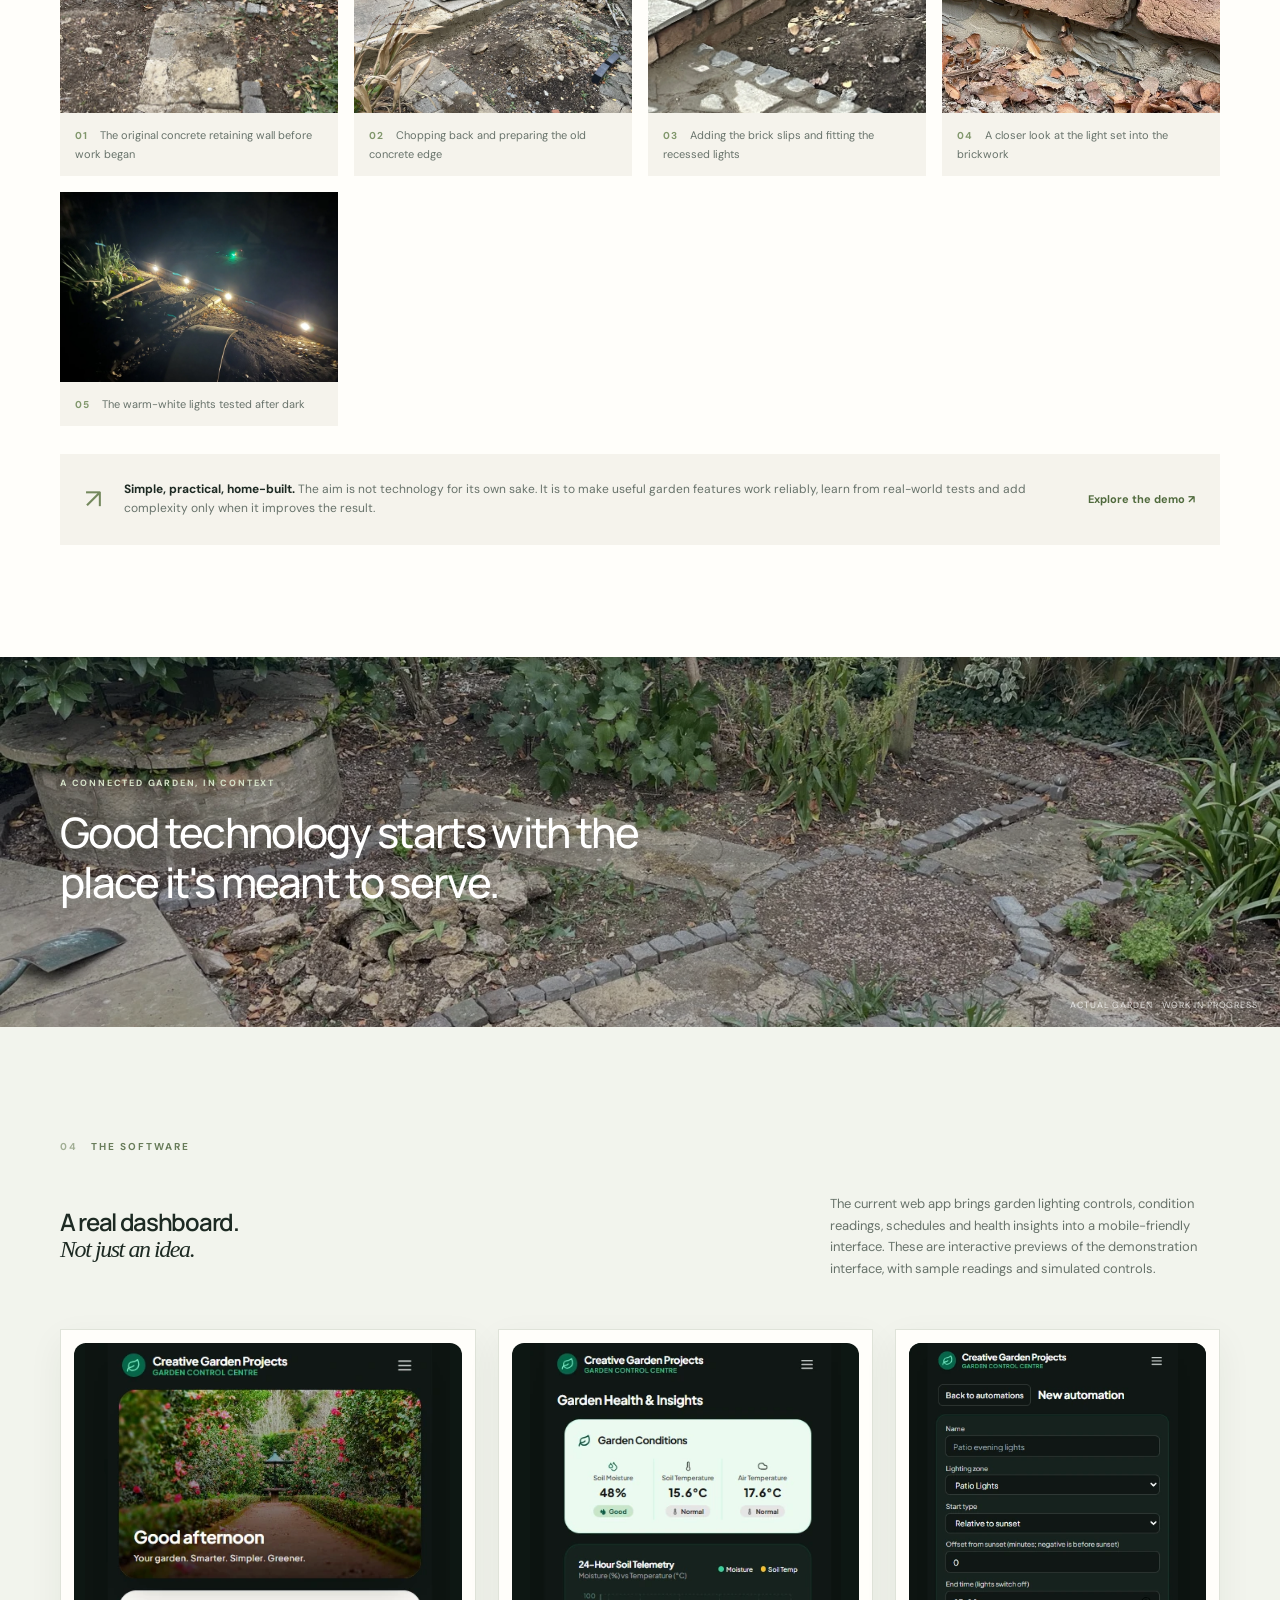
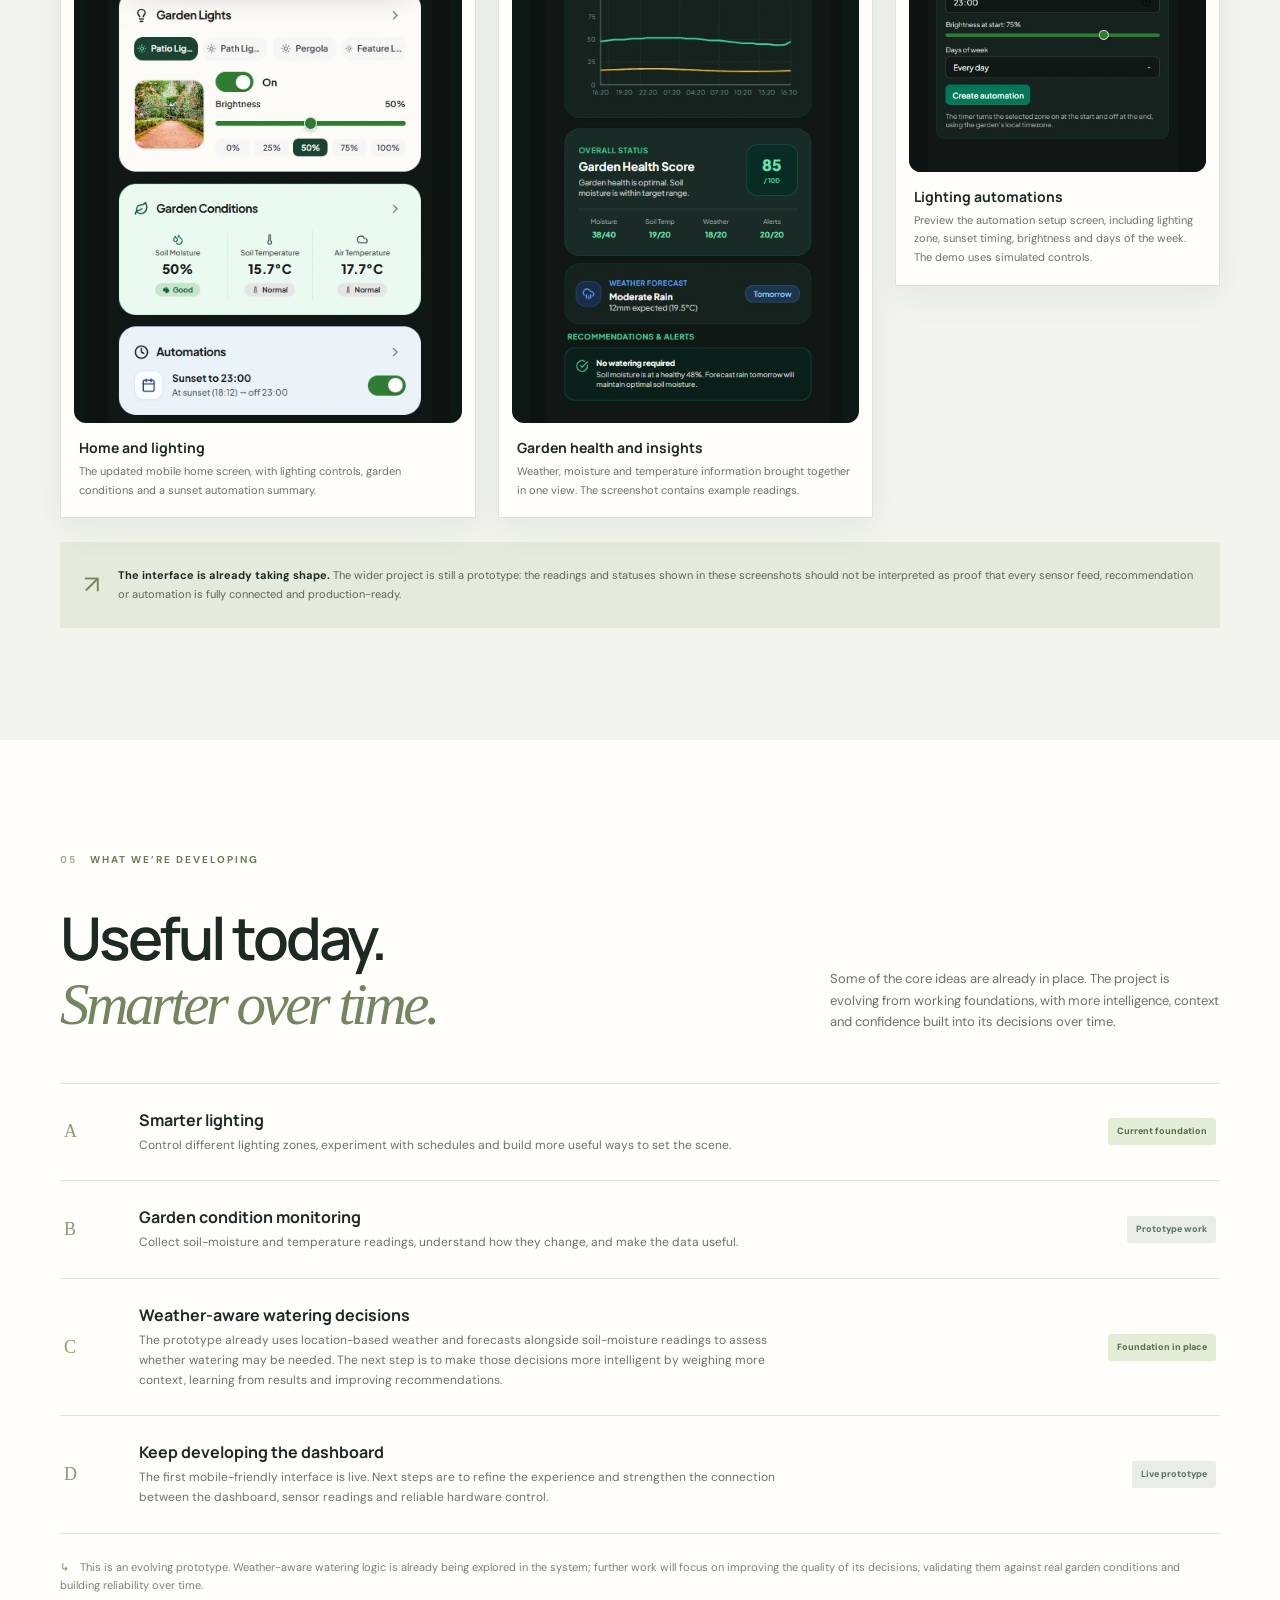
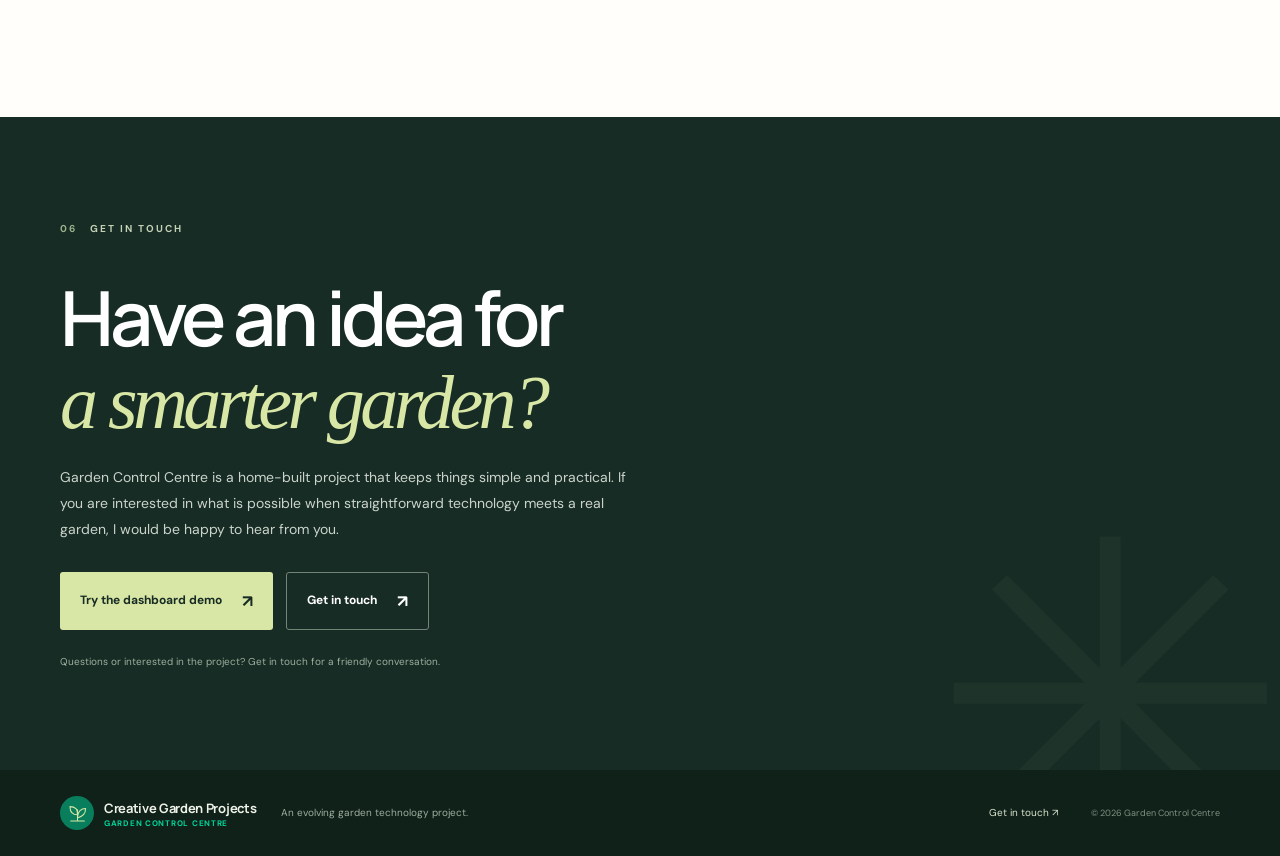
==== commit 330fb743: "changed homepage app screen shots to use demo pictures" ====
--- a/index.html
+++ b/index.html
@@ -19,9 +19,10 @@
     </a>
     <button class="menu-toggle" aria-expanded="false" aria-controls="nav" aria-label="Open navigation"><span></span><span></span></button>
     <nav id="nav" class="nav">
-      <a href="#idea">The idea</a><a href="#how">How it works</a><a href="#journey">The journey</a><a href="#dashboard">Dashboard</a><a href="demo/" target="_blank" rel="noopener noreferrer">Try the demo ↗</a><a class="nav-cta" href="contact.html">Contact <span>↗</span></a>
+      <a href="#idea">The idea</a><a href="#how">How it works</a><a href="#journey">The journey</a><a href="#dashboard">Dashboard</a><a href="demo/">Try the demo ↗</a><a class="nav-cta" href="#connect">Get in touch <span>↗</span></a>
     </nav>
   </header>
+
   <main id="top">
     <section class="hero">
       <div class="hero-shade"></div>
@@ -29,11 +30,12 @@
         <p class="eyebrow"><span class="pulse"></span> An independent garden technology project</p>
         <h1>A garden that<br><em>works with you.</em></h1>
         <p class="hero-copy">What if your garden could do more than look good? Garden Control Centre is a home-built project exploring how simple, effective technology can make outdoor spaces easier to care for, more responsive and more enjoyable.</p>
-        <div class="hero-actions"><a class="button button-light" href="#idea">Explore the concept <span>↓</span></a><a class="text-link light-link" href="demo/" target="_blank" rel="noopener noreferrer">Try the interactive dashboard demo <span>↗</span></a></div>
+        <div class="hero-actions"><a class="button button-light" href="#idea">Explore the concept <span>↓</span></a><a class="text-link light-link" href="demo/">Try the interactive dashboard demo <span>↗</span></a></div>
         <div class="hero-note"><span class="note-line"></span><span>Built in a real garden. Developed one experiment at a time.</span></div>
       </div>
       <div class="hero-caption">Garden lighting · sensing · smarter care</div>
     </section>
+
     <section class="intro section wrap" id="idea">
       <div class="section-kicker"><span>01</span> THE IDEA</div>
       <div class="intro-grid">
@@ -46,9 +48,10 @@
         <article><span class="principle-icon">♧</span><h3>Designed around nature</h3><p>Use real conditions and garden context to inform better decisions.</p></article>
       </div>
     </section>
+
     <section class="feature-band" id="how">
       <div class="wrap feature-grid">
-        <div class="feature-copy"><div class="section-kicker kicker-light"><span>02</span> HOW IT WORKS</div><h2>A small computer.<br>A real-world garden.<br><em>Lots of potential.</em></h2><p>At the heart of the prototype is a Raspberry Pi. It connects software to physical hardware, giving the project a flexible foundation for controlling lights and reading garden conditions.</p><p>The approach is deliberately hands-on: use accessible components, solve real problems and keep the system as straightforward as possible.</p><a class="text-link light-link" href="demo/" target="_blank" rel="noopener noreferrer">Explore the dashboard demo <span>↗</span></a></div>
+        <div class="feature-copy"><div class="section-kicker kicker-light"><span>02</span> HOW IT WORKS</div><h2>A small computer.<br>A real-world garden.<br><em>Lots of potential.</em></h2><p>At the heart of the prototype is a Raspberry Pi. It connects software to physical hardware, giving the project a flexible foundation for controlling lights and reading garden conditions.</p><p>The approach is deliberately hands-on: use accessible components, solve real problems and keep the system as straightforward as possible.</p><a class="text-link light-link" href="demo/">Explore the dashboard demo <span>↗</span></a></div>
         <div class="system-card">
           <div class="system-card-top"><span class="mini-label">PROTOTYPE OVERVIEW</span><span class="status"><i></i> In development</span></div>
           <div class="system-node node-pi"><span class="node-icon">▦</span><div><strong>Raspberry Pi 3 Model B</strong><small>Local controller · Python</small></div><span class="node-tag">CORE</span></div>
@@ -60,6 +63,7 @@
         </div>
       </div>
     </section>
+
     <section class="build section wrap" id="journey">
       <div class="section-kicker"><span>03</span> THE JOURNEY SO FAR</div>
       <div class="build-heading"><h2>Built by doing.<br><em>Improved by learning.</em></h2><p>This is a home-built project, developed in stages with a simple principle: make useful things work reliably before adding complexity. These are real snapshots of the garden work, lighting tests and electronics.</p></div>
@@ -71,28 +75,32 @@
       <div class="photo-timeline" aria-label="Garden project photo timeline">
         <figure><img class="timeline-before" src="assets/concrete-retaining-wall-before.webp" alt="Original concrete retaining wall and patio before the concrete was cut back" loading="lazy"><figcaption><b>01</b> The original concrete retaining wall before work began</figcaption></figure>
         <figure><img src="assets/patio-edge-construction.webp" alt="Patio edge during preparation for the brick-slip finish" loading="lazy"><figcaption><b>02</b> Chopping back and preparing the old concrete edge</figcaption></figure>
-        <figure><img class="timeline-detail" src="assets/brick-slip-led-detail.webp" alt="Close-up of a recessed LED in the brick slips during installation" loading="lazy"><figcaption><b>03</b> Adding the brick slips and fitting the recessed lights</figcaption></figure>
-        <figure><img src="assets/patio-edge-lighting-night.webp" alt="Finished brick-faced patio edge with warm-white lights glowing at night" loading="lazy"><figcaption><b>04</b> The warm-white lights tested after dark</figcaption></figure>
+        <figure><img src="assets/brick-slips-light-daylight.webp" alt="Brick slips and recessed LED fitted into the patio edge in daylight" loading="lazy"><figcaption><b>03</b> Adding the brick slips and fitting the recessed lights</figcaption></figure>
+        <figure><img class="timeline-detail" src="assets/brick-slip-led-detail.webp" alt="Close-up of a recessed LED in the brick slips during installation" loading="lazy"><figcaption><b>04</b> A closer look at the light set into the brickwork</figcaption></figure>
+        <figure><img src="assets/patio-edge-lighting-night.webp" alt="Finished brick-faced patio edge with warm-white lights glowing at night" loading="lazy"><figcaption><b>05</b> The warm-white lights tested after dark</figcaption></figure>
       </div>
-      <div class="build-callout"><span class="callout-symbol">↗</span><p><strong>Simple, practical, home-built.</strong> The aim is not technology for its own sake. It is to make useful garden features work reliably, learn from real-world tests and add complexity only when it improves the result.</p><a href="demo/" target="_blank" rel="noopener noreferrer">Explore the demo ↗</a></div>
+      <div class="build-callout"><span class="callout-symbol">↗</span><p><strong>Simple, practical, home-built.</strong> The aim is not technology for its own sake. It is to make useful garden features work reliably, learn from real-world tests and add complexity only when it improves the result.</p><a href="demo/">Explore the demo ↗</a></div>
     </section>
+
     <section class="garden-image-band">
       <img src="assets/garden-path-in-progress.webp" alt="Real garden path and planting area during patio and edging work" loading="lazy">
       <div class="garden-image-overlay"><span class="eyebrow">A connected garden, in context</span><p>Good technology starts with the place it's meant to serve.</p></div>
       <span class="visual-disclaimer">Actual garden · work in progress</span>
     </section>
+
     <section class="dashboard-section section" id="dashboard">
       <div class="wrap">
         <div class="section-kicker"><span>04</span> THE SOFTWARE</div>
         <div class="build-heading"><h2>A real dashboard.<br><em>Not just an idea.</em></h2><p>The current web app brings garden lighting controls, condition readings, schedules and health insights into a mobile-friendly interface. These are interactive previews of the demonstration interface, with sample readings and simulated controls.</p></div>
         <div class="dashboard-gallery dashboard-demo-gallery">
-          <figure class="dashboard-shot dashboard-shot-home"><a class="dashboard-image-link" href="demo/" target="_blank" rel="noopener noreferrer" aria-label="Open the interactive dashboard demo"><img src="assets/dashboard-home.webp" alt="Garden Control Centre home screen with lighting controls and garden conditions" loading="lazy"></a><figcaption><strong>Home and lighting</strong><span>The original dashboard screenshot, showing the garden-lighting controls and condition summary.</span></figcaption></figure>
-          <figure class="dashboard-shot"><a class="dashboard-image-link" href="demo/?view=garden" target="_blank" rel="noopener noreferrer" aria-label="Open garden health demo"><img src="assets/dashboard-health.webp" alt="Garden health screen with soil moisture, temperature, telemetry, health score and forecast" loading="lazy"></a><figcaption><strong>Garden health and insights</strong><span>Weather, moisture and temperature information brought together in one view. The screenshot contains example readings.</span></figcaption></figure>
-          <figure class="dashboard-shot"><a class="dashboard-image-link" href="demo/?view=automations" target="_blank" rel="noopener noreferrer" aria-label="Open automation demo"><img src="assets/dashboard-automation.webp" alt="Garden Control Centre automation setup screen" loading="lazy"></a><figcaption><strong>Lighting automations</strong><span>A look at the scheduling interface. Open the demo to try simulated controls.</span></figcaption></figure>
+          <figure class="dashboard-shot dashboard-shot-home"><a class="dashboard-image-link" href="demo/" aria-label="Open the interactive dashboard demo"><img src="assets/dashboard-home.webp" alt="Garden Control Centre home screen with lighting controls and garden conditions" loading="lazy"></a><figcaption><strong>Home and lighting</strong><span>The updated mobile home screen, with lighting controls, garden conditions and a sunset automation summary.</span></figcaption></figure>
+          <figure class="dashboard-shot"><a class="dashboard-image-link" href="demo/?view=garden" aria-label="Open garden health demo"><img src="assets/dashboard-health.webp" alt="Garden health screen with soil moisture, temperature, telemetry, health score and forecast" loading="lazy"></a><figcaption><strong>Garden health and insights</strong><span>Weather, moisture and temperature information brought together in one view. The screenshot contains example readings.</span></figcaption></figure>
+          <figure class="dashboard-shot"><a class="dashboard-image-link" href="demo/?view=automations" aria-label="Open automation demo"><img src="assets/dashboard-automation.webp" alt="Garden Control Centre automation setup screen" loading="lazy"></a><figcaption><strong>Lighting automations</strong><span>Preview the automation setup screen, including lighting zone, sunset timing, brightness and days of the week. The demo uses simulated controls.</span></figcaption></figure>
         </div>
         <div class="dashboard-note"><span class="dashboard-note-mark">↗</span><p><strong>The interface is already taking shape.</strong> The wider project is still a prototype: the readings and statuses shown in these screenshots should not be interpreted as proof that every sensor feed, recommendation or automation is fully connected and production-ready.</p></div>
       </div>
     </section>
+
     <section class="future section wrap" id="future">
       <div class="section-kicker"><span>05</span> WHAT WE’RE DEVELOPING</div>
       <div class="future-heading"><h2>Useful today.<br><em>Smarter over time.</em></h2><p>Some of the core ideas are already in place. The project is evolving from working foundations, with more intelligence, context and confidence built into its decisions over time.</p></div>
@@ -104,11 +112,13 @@
       </div>
       <p class="honest-note"><span>↳</span> This is an evolving prototype. Weather-aware watering logic is already being explored in the system; further work will focus on improving the quality of its decisions, validating them against real garden conditions and building reliability over time.</p>
     </section>
+
     <section class="connect" id="connect">
-      <div class="wrap connect-inner"><div class="section-kicker kicker-light"><span>06</span> GET IN TOUCH</div><h2>Have an idea for<br><em>a smarter garden?</em></h2><p>Garden Control Centre is a home-built project that keeps things simple and practical. If you are interested in what is possible when straightforward technology meets a real garden, I would be happy to hear from you.</p><div class="connect-actions"><a class="button button-light" href="demo/" target="_blank" rel="noopener noreferrer">Try the dashboard demo <span>↗</span></a><a class="button button-outline" href="mailto:hello@creativegardenprojects.co.uk?subject=Garden%20Control%20Centre%20project">Email us <span>↗</span></a></div><p class="connect-small">Questions or interested in the project? Get in touch for a friendly conversation.</p></div>
+      <div class="wrap connect-inner"><div class="section-kicker kicker-light"><span>06</span> GET IN TOUCH</div><h2>Have an idea for<br><em>a smarter garden?</em></h2><p>Garden Control Centre is a home-built project that keeps things simple and practical. If you are interested in what is possible when straightforward technology meets a real garden, I would be happy to hear from you.</p><div class="connect-actions"><a class="button button-light" href="demo/">Try the dashboard demo <span>↗</span></a><a class="button button-outline" href="mailto:?subject=Garden%20Control%20Centre%20project">Get in touch <span>↗</span></a></div><p class="connect-small">Questions or interested in the project? Get in touch for a friendly conversation.</p></div>
     </section>
   </main>
-  <footer class="footer"><div class="wrap footer-inner"><a class="brand footer-brand" href="#top" aria-label="Creative Garden Projects — Garden Control Centre home"><span class="brand-mark" aria-hidden="true"><svg viewBox="0 0 40 40"><path d="M20 31V14M20 22C12 22 8 17 8 9c8 0 13 4 12 13M20 25c1-8 6-13 13-13 0 8-5 13-13 15"/><path d="M9 32h22"/></svg></span><span class="brand-copy"><strong>Creative Garden Projects</strong><small>GARDEN CONTROL CENTRE</small></span></a><p>An evolving garden technology project.</p><a class="footer-github" href="contact.html">Contact ↗</a><span class="copyright">© <span id="year">2026</span> Garden Control Centre</span></div></footer>
+
+  <footer class="footer"><div class="wrap footer-inner"><a class="brand footer-brand" href="#top" aria-label="Creative Garden Projects — Garden Control Centre home"><span class="brand-mark" aria-hidden="true"><svg viewBox="0 0 40 40"><path d="M20 31V14M20 22C12 22 8 17 8 9c8 0 13 4 12 13M20 25c1-8 6-13 13-13 0 8-5 13-13 15"/><path d="M9 32h22"/></svg></span><span class="brand-copy"><strong>Creative Garden Projects</strong><small>GARDEN CONTROL CENTRE</small></span></a><p>An evolving garden technology project.</p><a class="footer-github" href="#connect">Get in touch ↗</a><span class="copyright">© <span id="year">2026</span> Garden Control Centre</span></div></footer>
   <script src="script.js"></script>
 </body>
 </html>
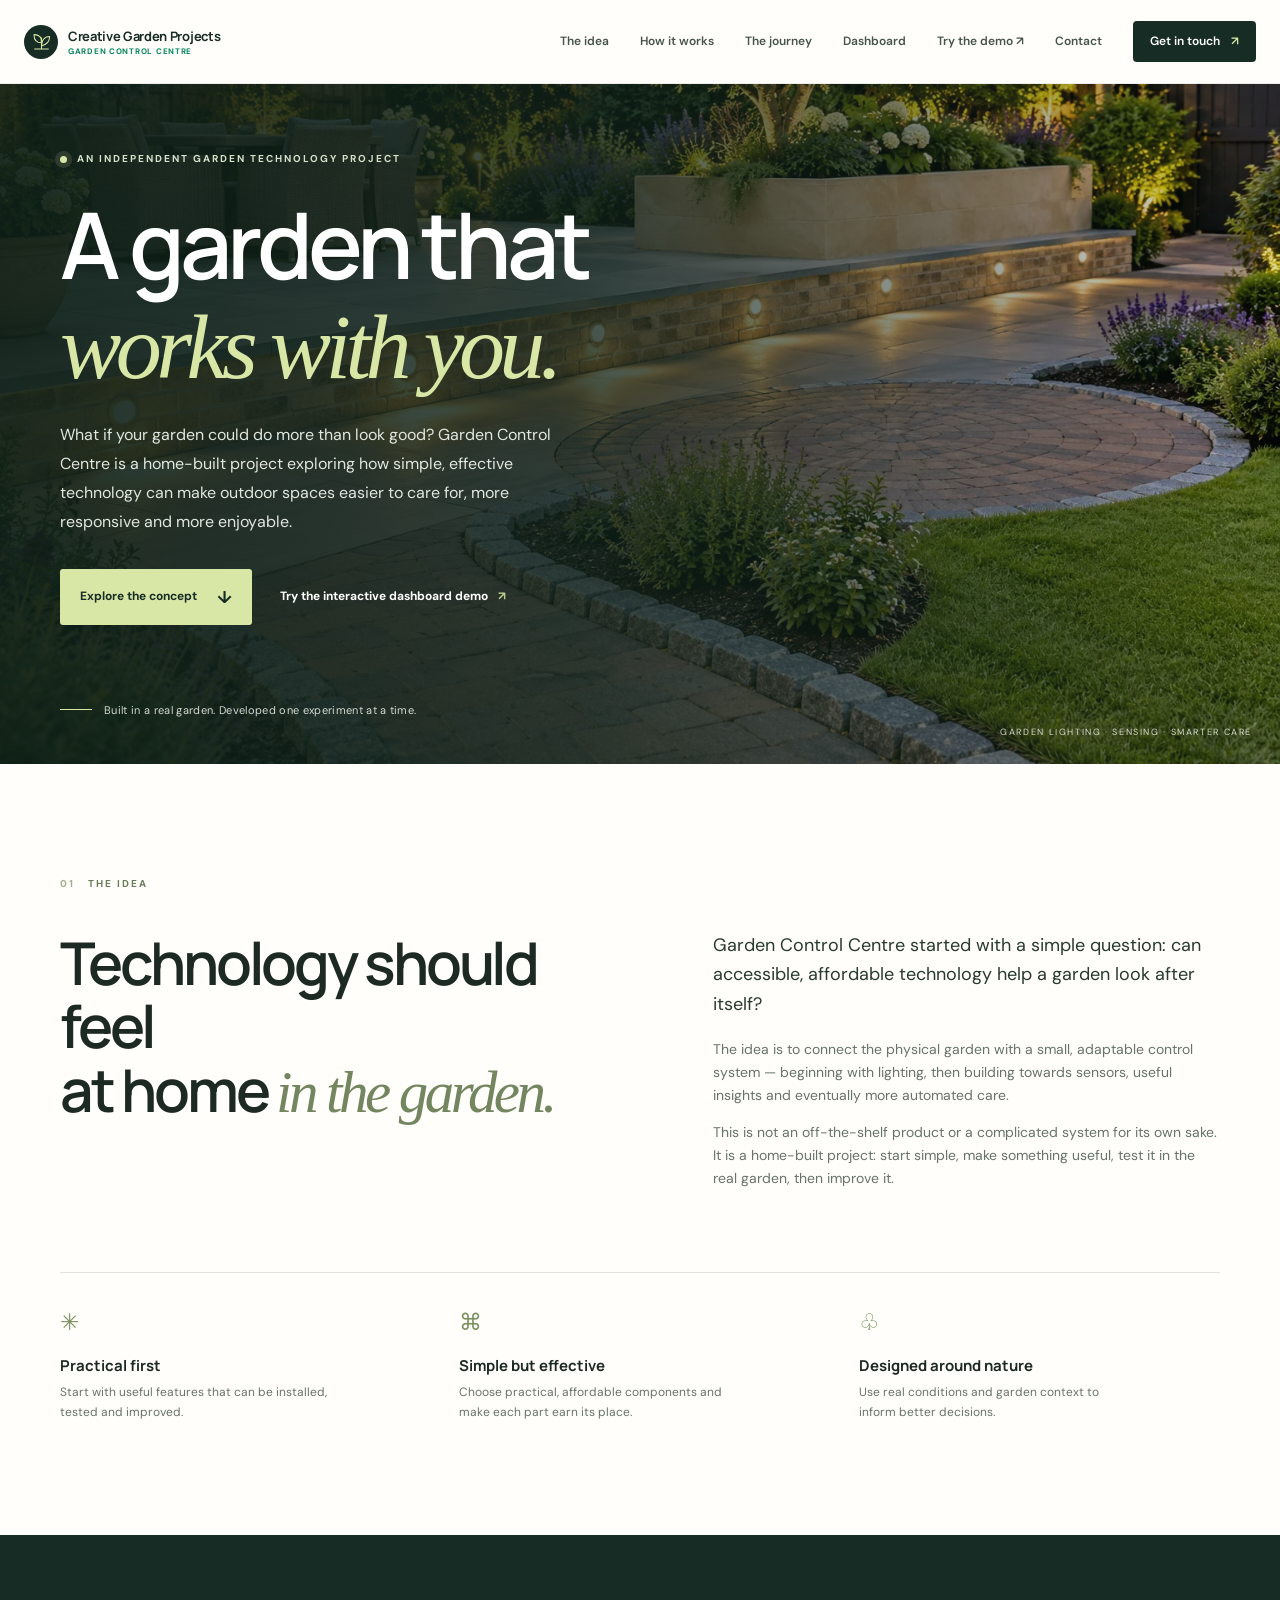
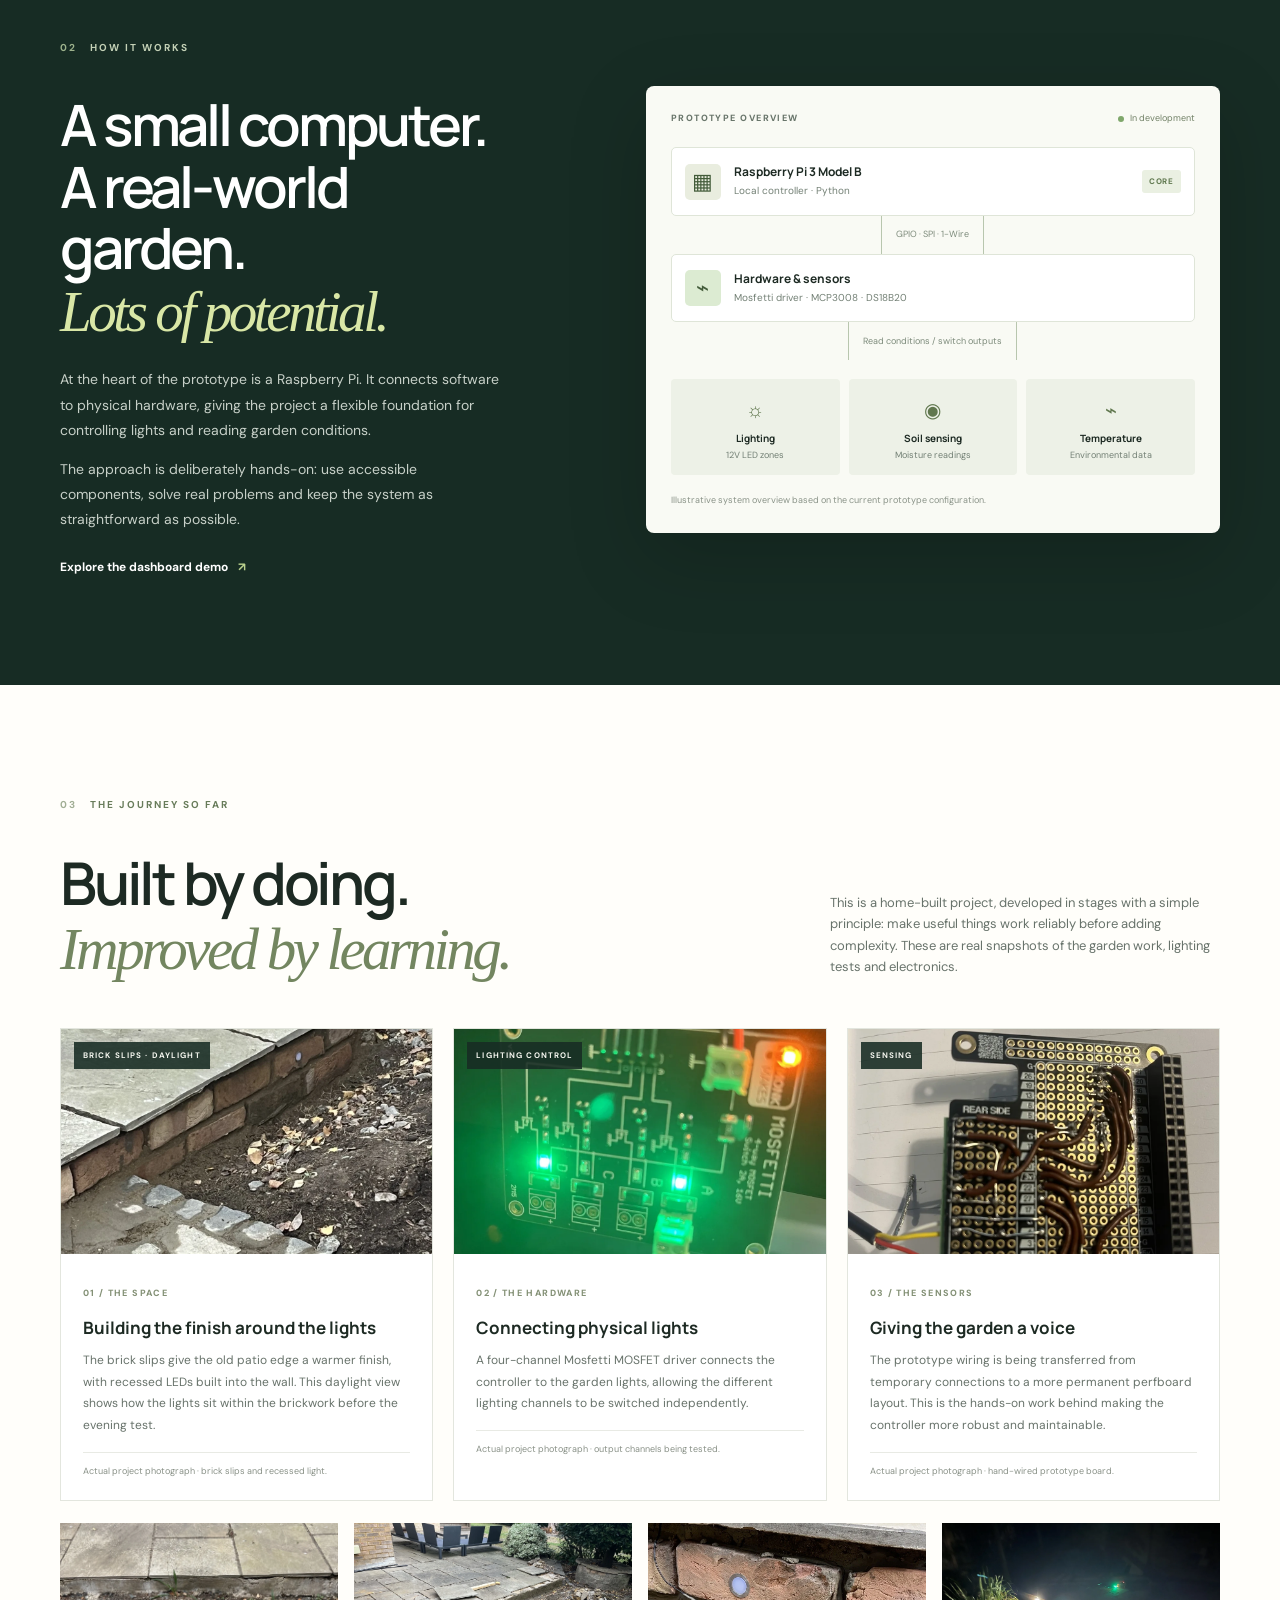
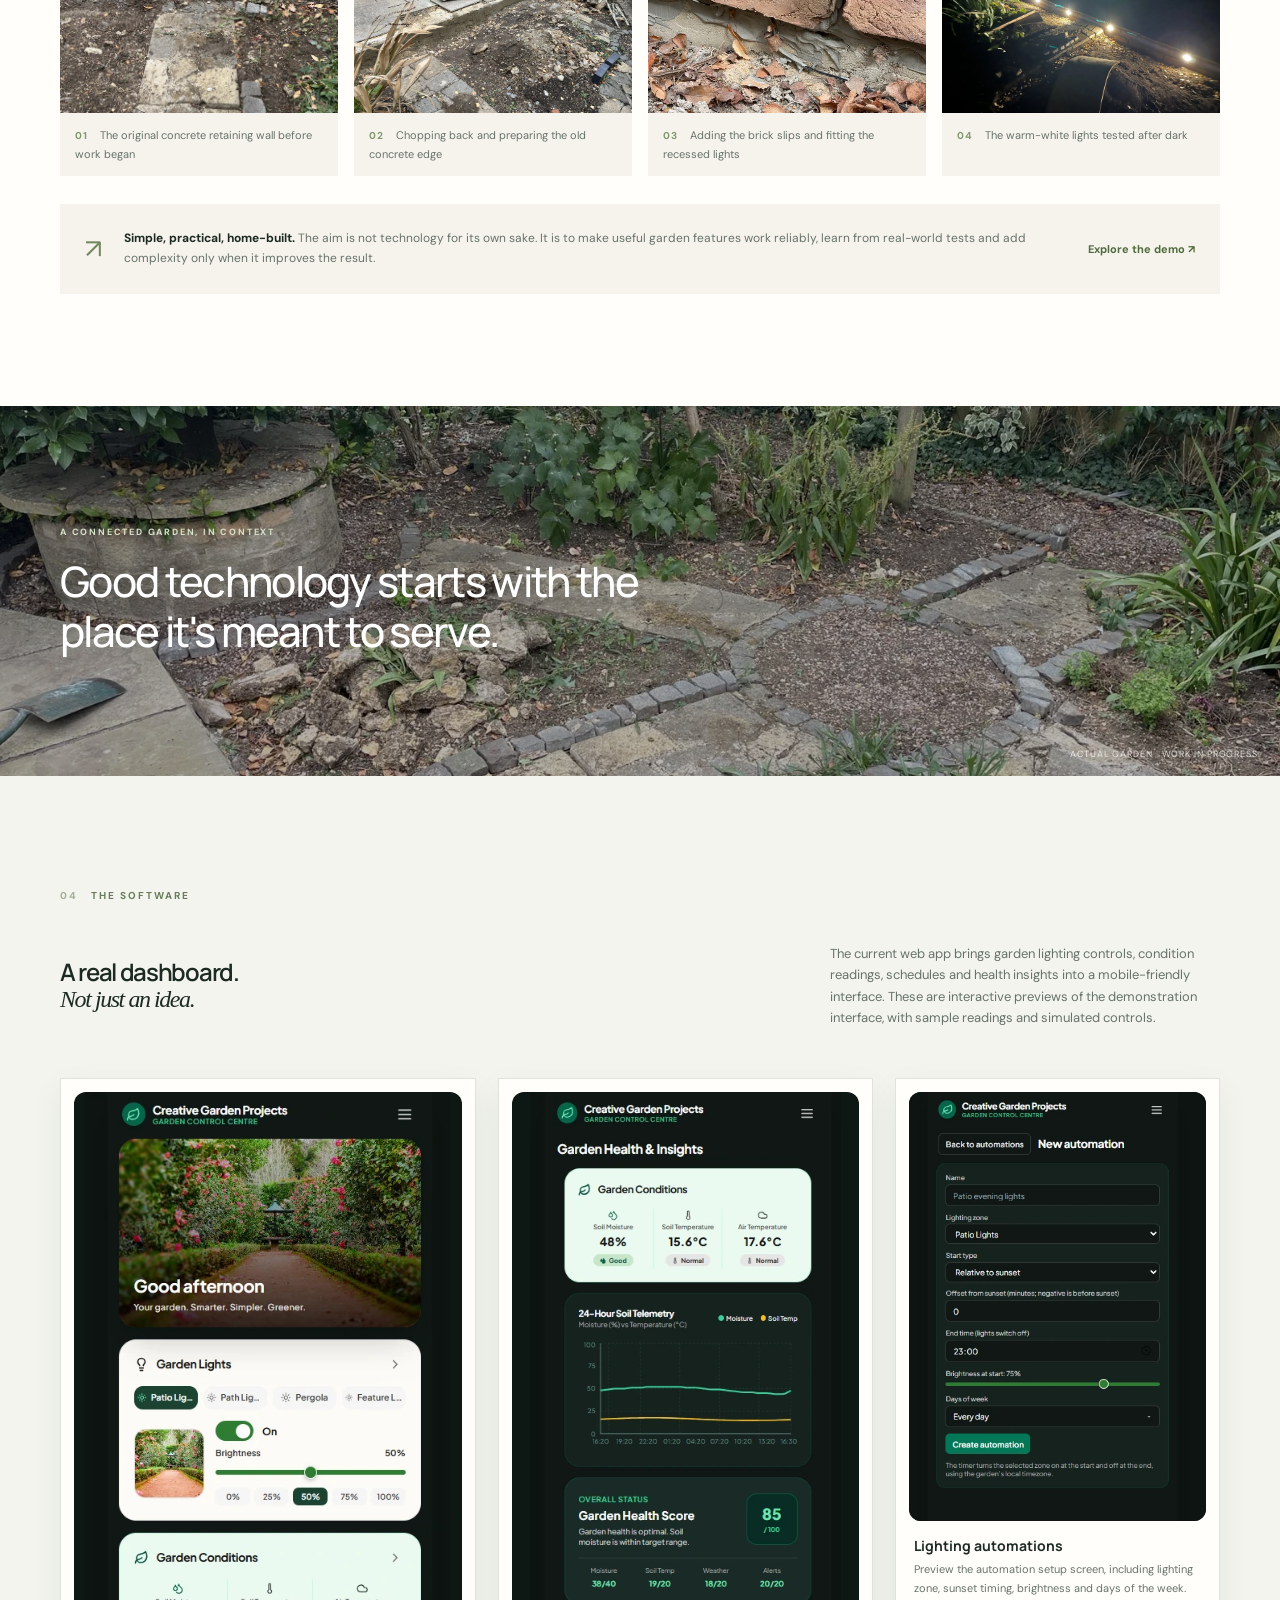
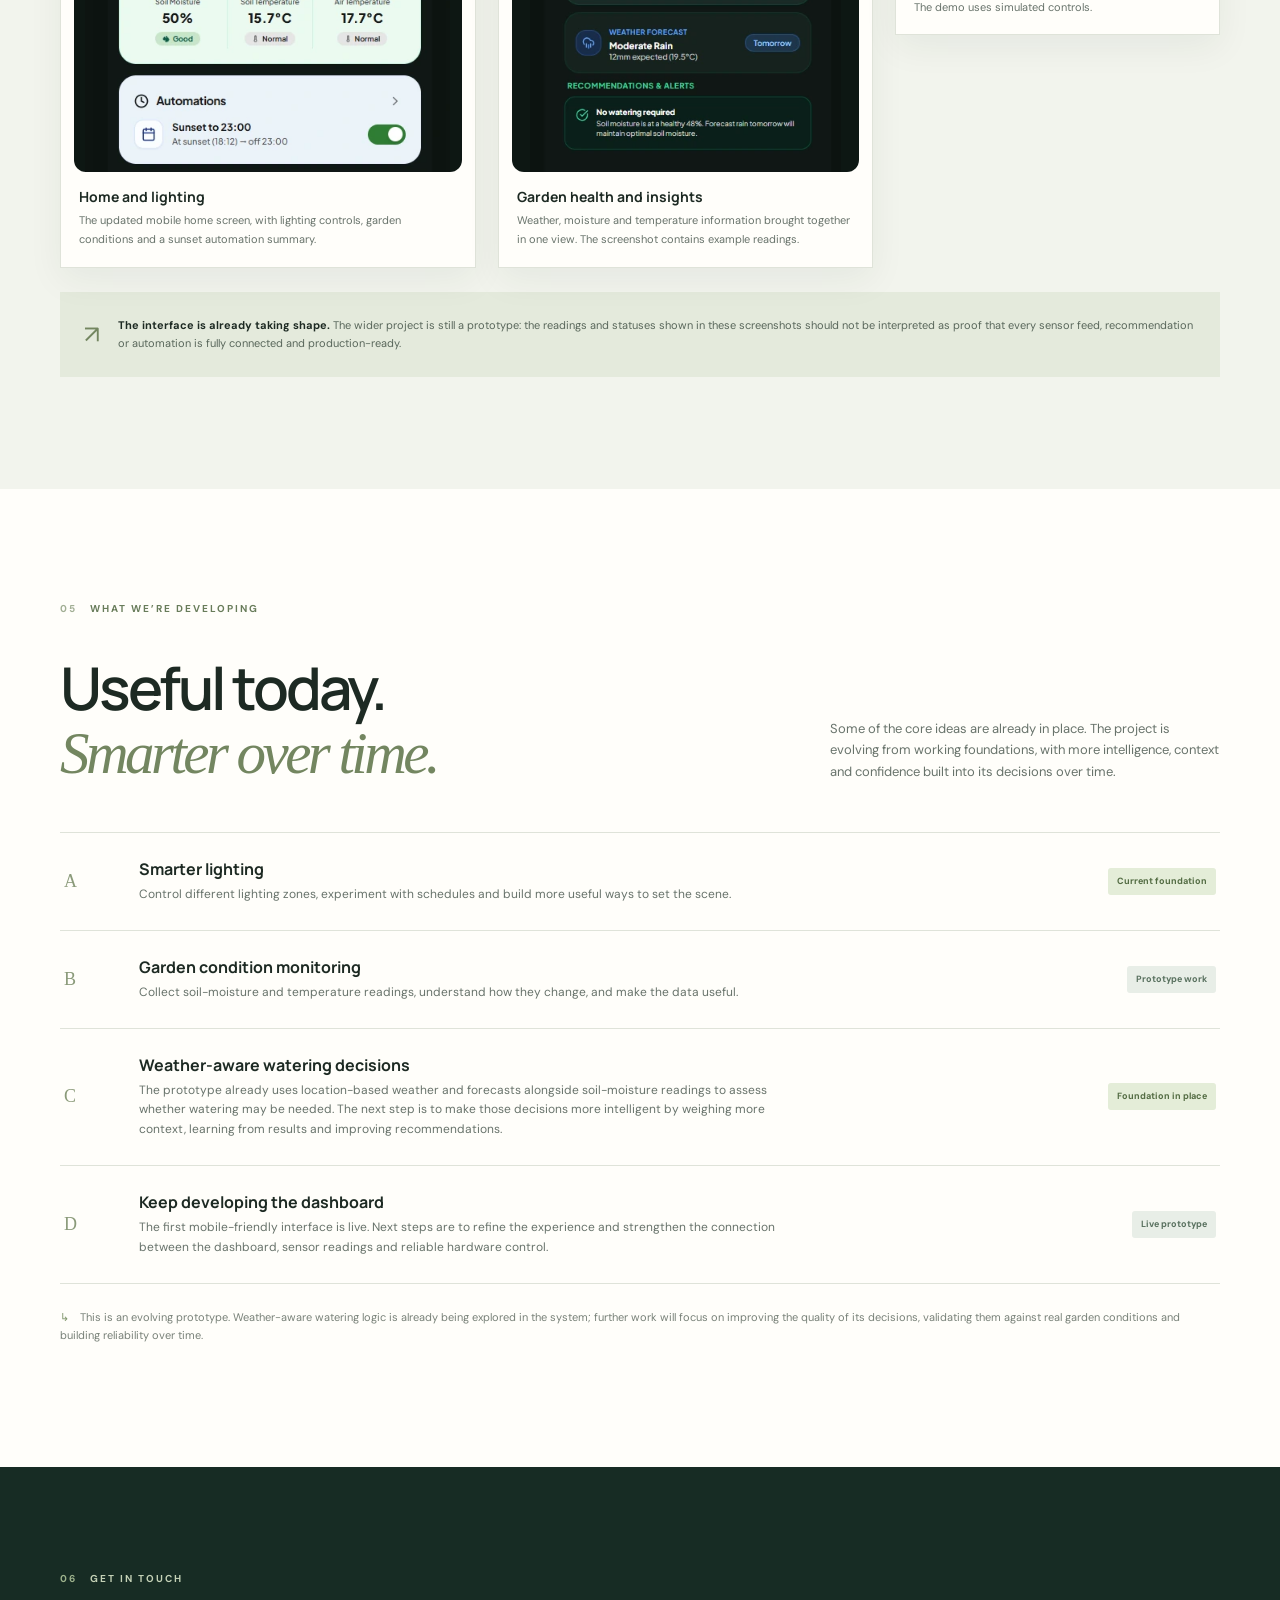
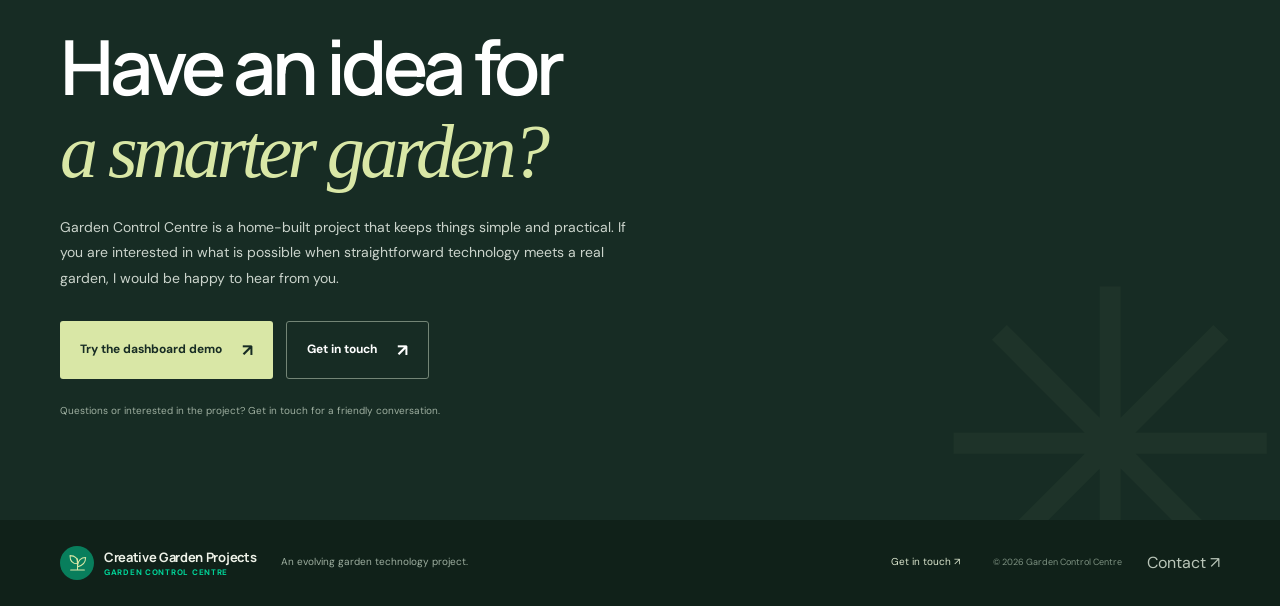
==== commit ec352a18: "correcting previous mistake" ====
--- a/index.html
+++ b/index.html
@@ -19,7 +19,7 @@
     </a>
     <button class="menu-toggle" aria-expanded="false" aria-controls="nav" aria-label="Open navigation"><span></span><span></span></button>
     <nav id="nav" class="nav">
-      <a href="#idea">The idea</a><a href="#how">How it works</a><a href="#journey">The journey</a><a href="#dashboard">Dashboard</a><a href="demo/">Try the demo ↗</a><a class="nav-cta" href="#connect">Get in touch <span>↗</span></a>
+      <a href="#idea">The idea</a><a href="#how">How it works</a><a href="#journey">The journey</a><a href="#dashboard">Dashboard</a><a href="demo/">Try the demo ↗</a><a href="contact.html">Contact</a><a class="nav-cta" href="#connect">Get in touch <span>↗</span></a>
     </nav>
   </header>
 
@@ -75,9 +75,8 @@
       <div class="photo-timeline" aria-label="Garden project photo timeline">
         <figure><img class="timeline-before" src="assets/concrete-retaining-wall-before.webp" alt="Original concrete retaining wall and patio before the concrete was cut back" loading="lazy"><figcaption><b>01</b> The original concrete retaining wall before work began</figcaption></figure>
         <figure><img src="assets/patio-edge-construction.webp" alt="Patio edge during preparation for the brick-slip finish" loading="lazy"><figcaption><b>02</b> Chopping back and preparing the old concrete edge</figcaption></figure>
-        <figure><img src="assets/brick-slips-light-daylight.webp" alt="Brick slips and recessed LED fitted into the patio edge in daylight" loading="lazy"><figcaption><b>03</b> Adding the brick slips and fitting the recessed lights</figcaption></figure>
-        <figure><img class="timeline-detail" src="assets/brick-slip-led-detail.webp" alt="Close-up of a recessed LED in the brick slips during installation" loading="lazy"><figcaption><b>04</b> A closer look at the light set into the brickwork</figcaption></figure>
-        <figure><img src="assets/patio-edge-lighting-night.webp" alt="Finished brick-faced patio edge with warm-white lights glowing at night" loading="lazy"><figcaption><b>05</b> The warm-white lights tested after dark</figcaption></figure>
+        <figure><img class="timeline-detail" src="assets/brick-slip-led-detail.webp" alt="Close-up of a recessed LED in the brick slips during installation" loading="lazy"><figcaption><b>03</b> Adding the brick slips and fitting the recessed lights</figcaption></figure>
+        <figure><img src="assets/patio-edge-lighting-night.webp" alt="Finished brick-faced patio edge with warm-white lights glowing at night" loading="lazy"><figcaption><b>04</b> The warm-white lights tested after dark</figcaption></figure>
       </div>
       <div class="build-callout"><span class="callout-symbol">↗</span><p><strong>Simple, practical, home-built.</strong> The aim is not technology for its own sake. It is to make useful garden features work reliably, learn from real-world tests and add complexity only when it improves the result.</p><a href="demo/">Explore the demo ↗</a></div>
     </section>
@@ -118,7 +117,7 @@
     </section>
   </main>
 
-  <footer class="footer"><div class="wrap footer-inner"><a class="brand footer-brand" href="#top" aria-label="Creative Garden Projects — Garden Control Centre home"><span class="brand-mark" aria-hidden="true"><svg viewBox="0 0 40 40"><path d="M20 31V14M20 22C12 22 8 17 8 9c8 0 13 4 12 13M20 25c1-8 6-13 13-13 0 8-5 13-13 15"/><path d="M9 32h22"/></svg></span><span class="brand-copy"><strong>Creative Garden Projects</strong><small>GARDEN CONTROL CENTRE</small></span></a><p>An evolving garden technology project.</p><a class="footer-github" href="#connect">Get in touch ↗</a><span class="copyright">© <span id="year">2026</span> Garden Control Centre</span></div></footer>
+  <footer class="footer"><div class="wrap footer-inner"><a class="brand footer-brand" href="#top" aria-label="Creative Garden Projects — Garden Control Centre home"><span class="brand-mark" aria-hidden="true"><svg viewBox="0 0 40 40"><path d="M20 31V14M20 22C12 22 8 17 8 9c8 0 13 4 12 13M20 25c1-8 6-13 13-13 0 8-5 13-13 15"/><path d="M9 32h22"/></svg></span><span class="brand-copy"><strong>Creative Garden Projects</strong><small>GARDEN CONTROL CENTRE</small></span></a><p>An evolving garden technology project.</p><a class="footer-github" href="#connect">Get in touch ↗</a><span class="copyright">© <span id="year">2026</span> Garden Control Centre</span><a class="footer-contact" href="contact.html">Contact ↗</a></div></footer>
   <script src="script.js"></script>
 </body>
 </html>
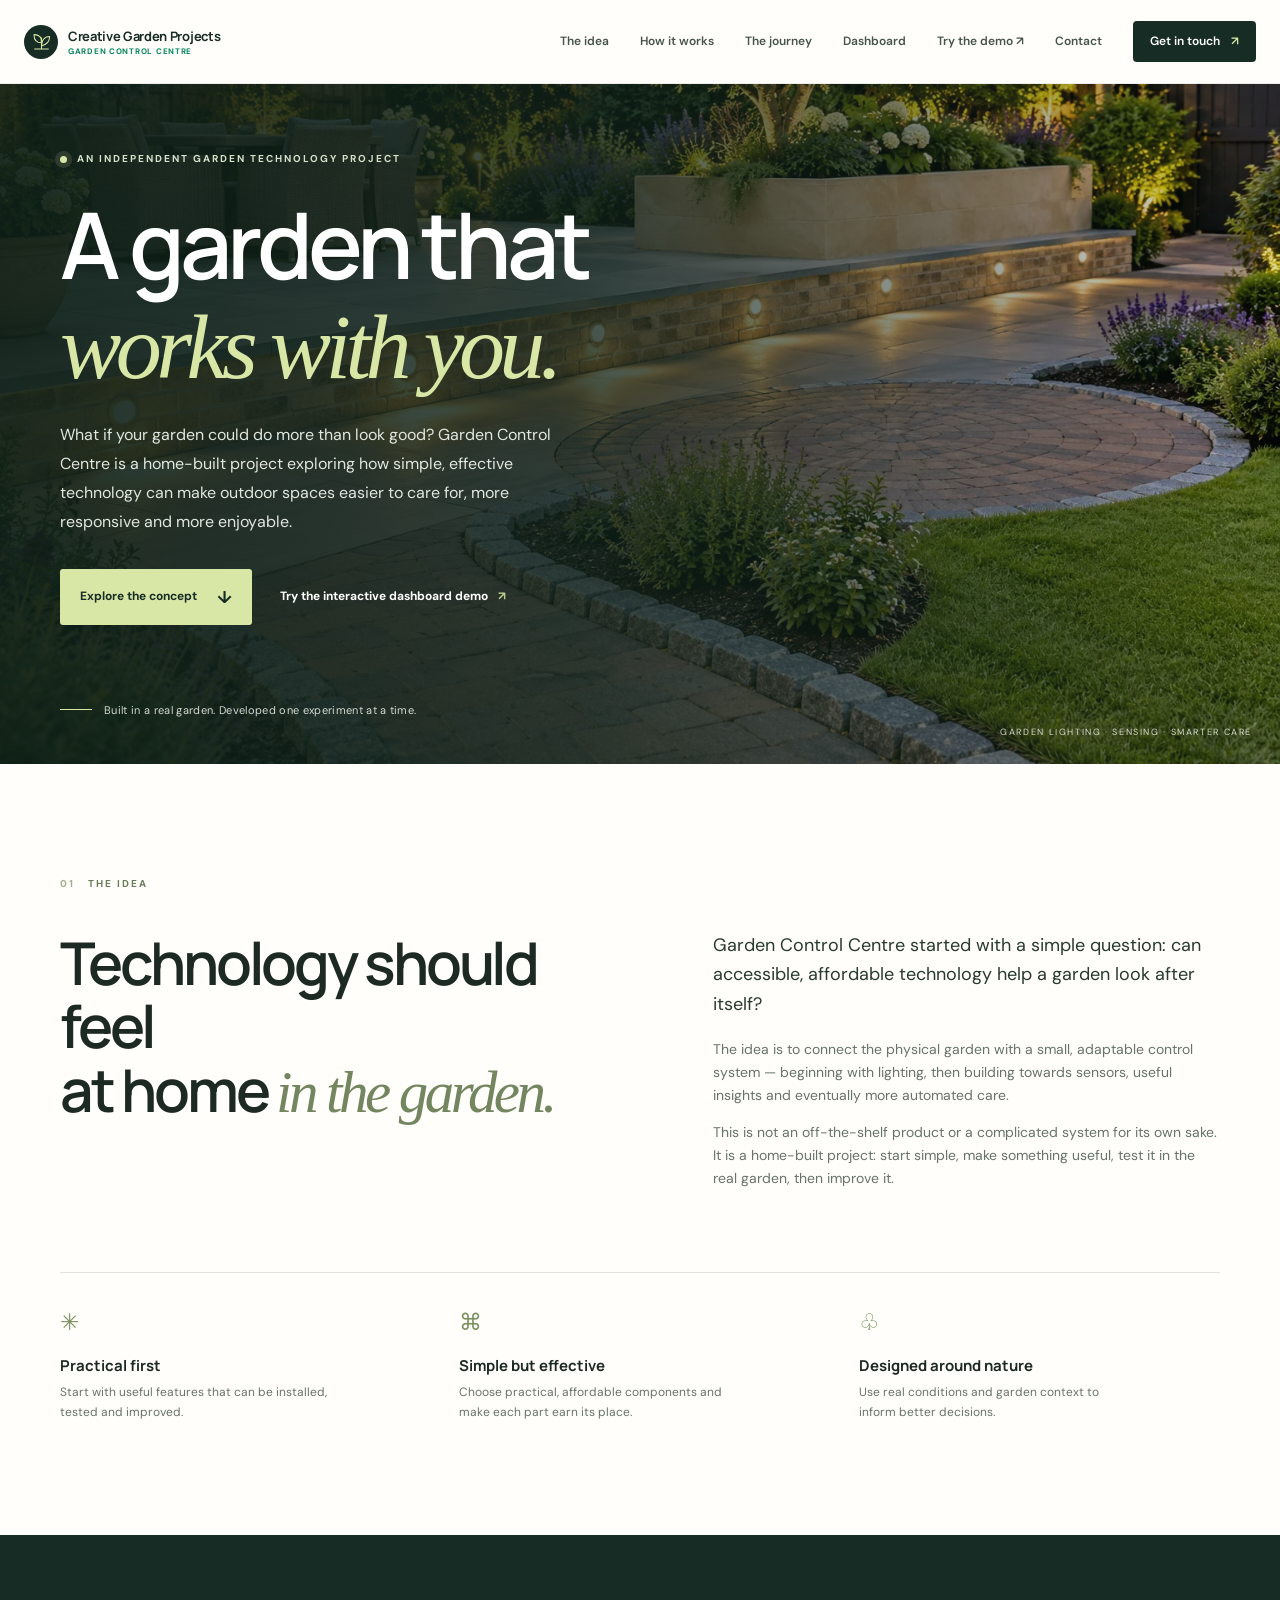
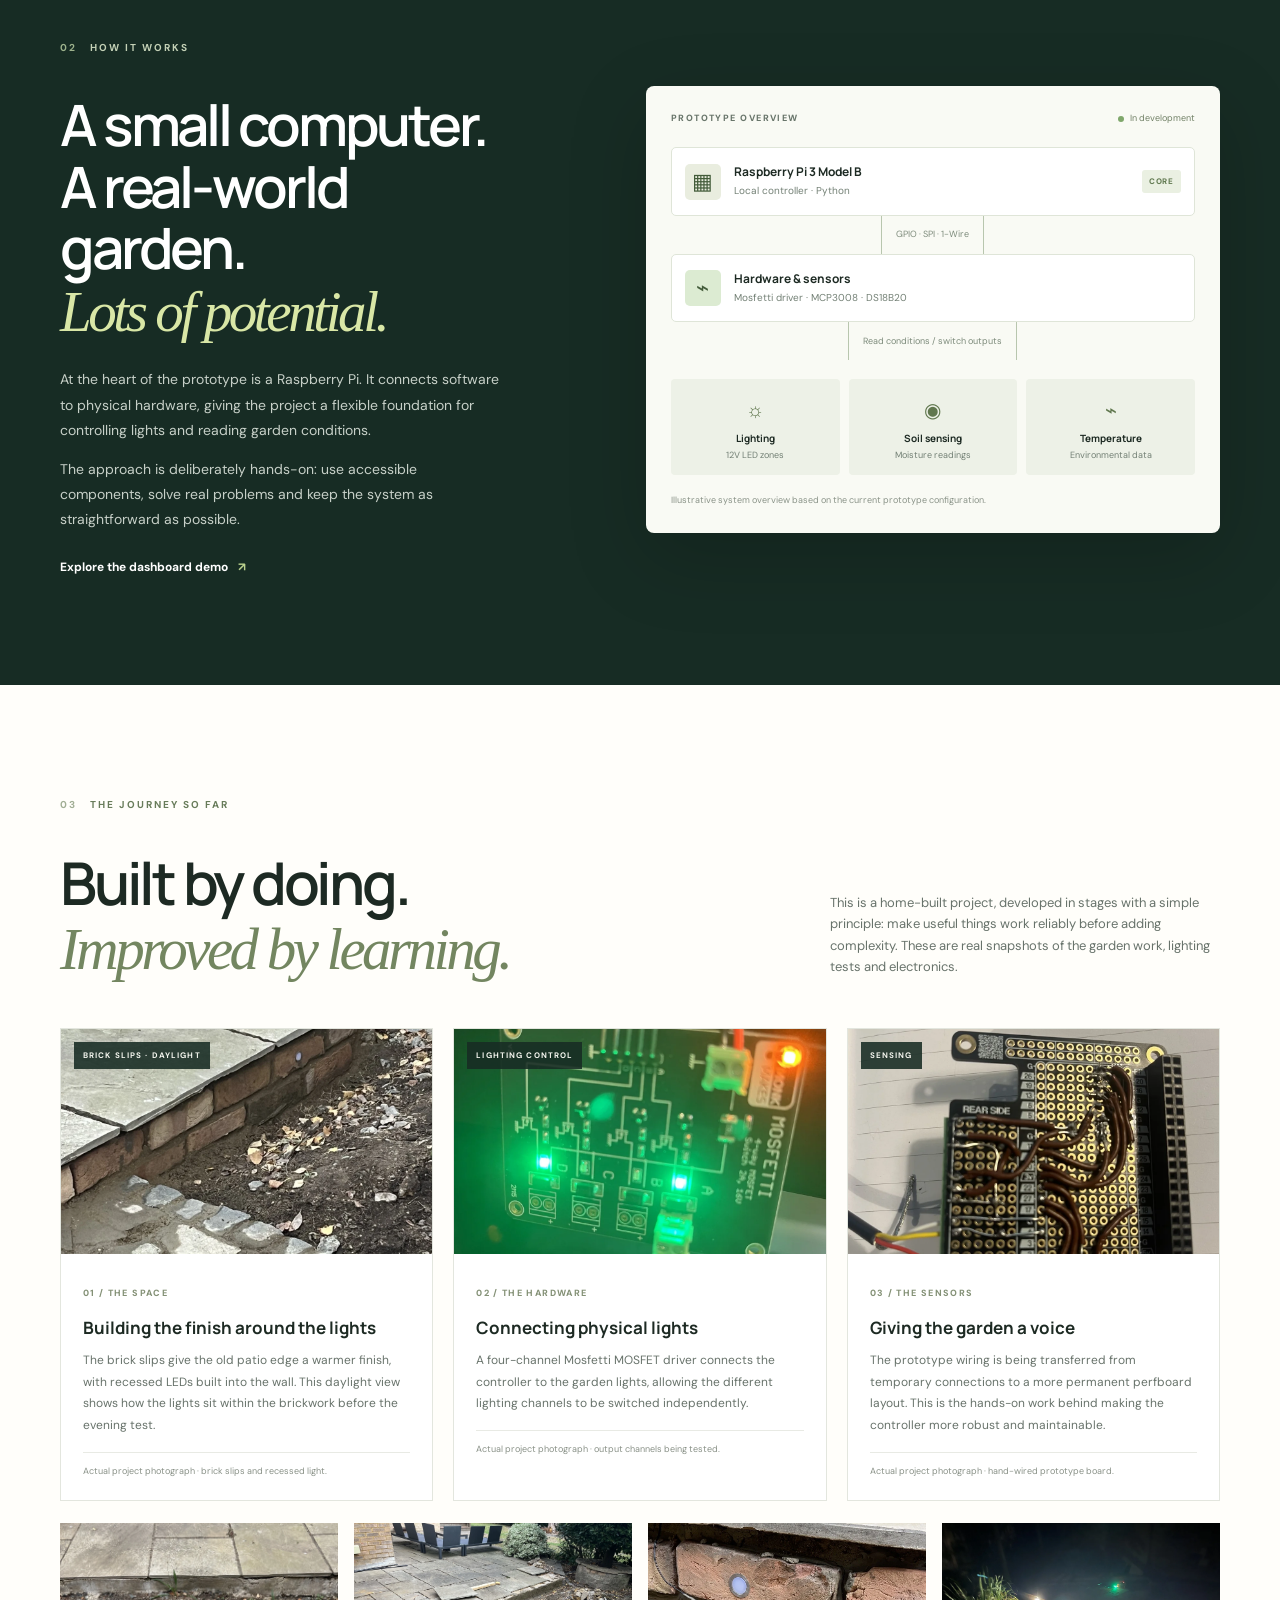
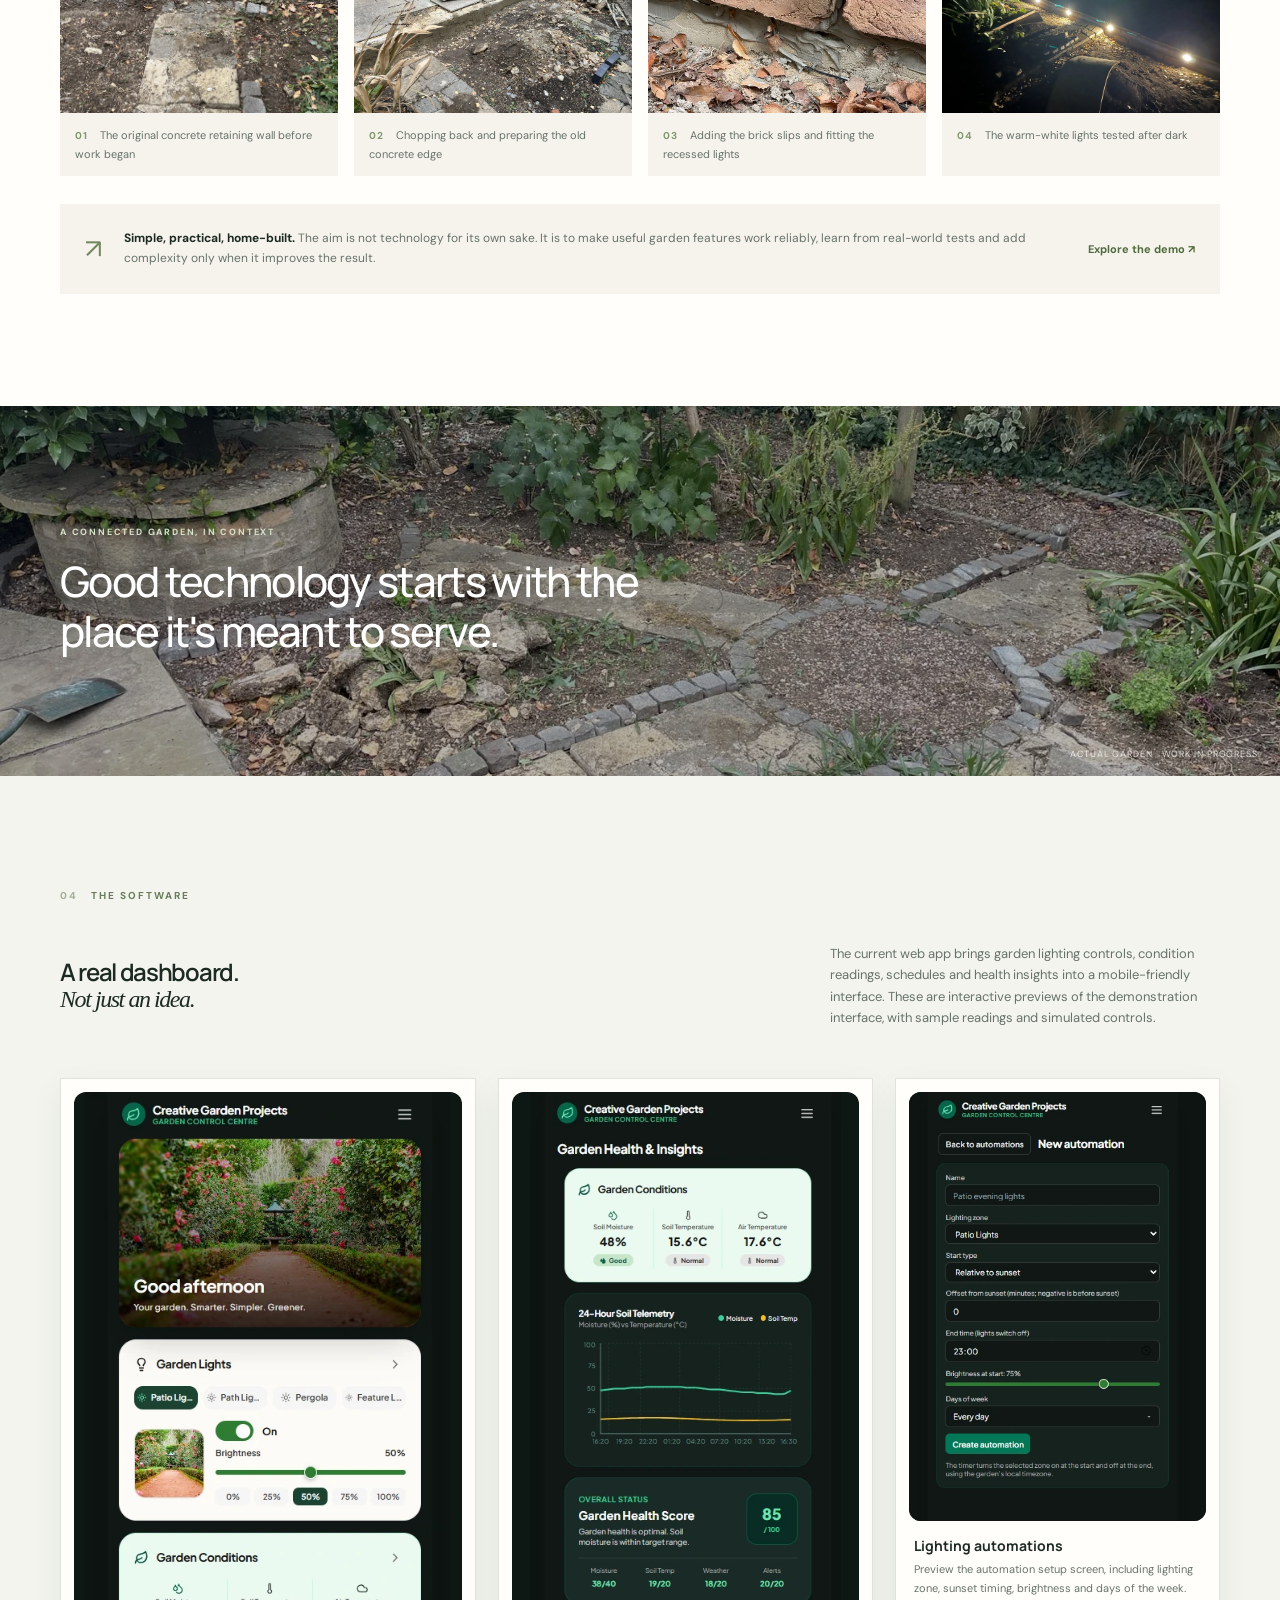
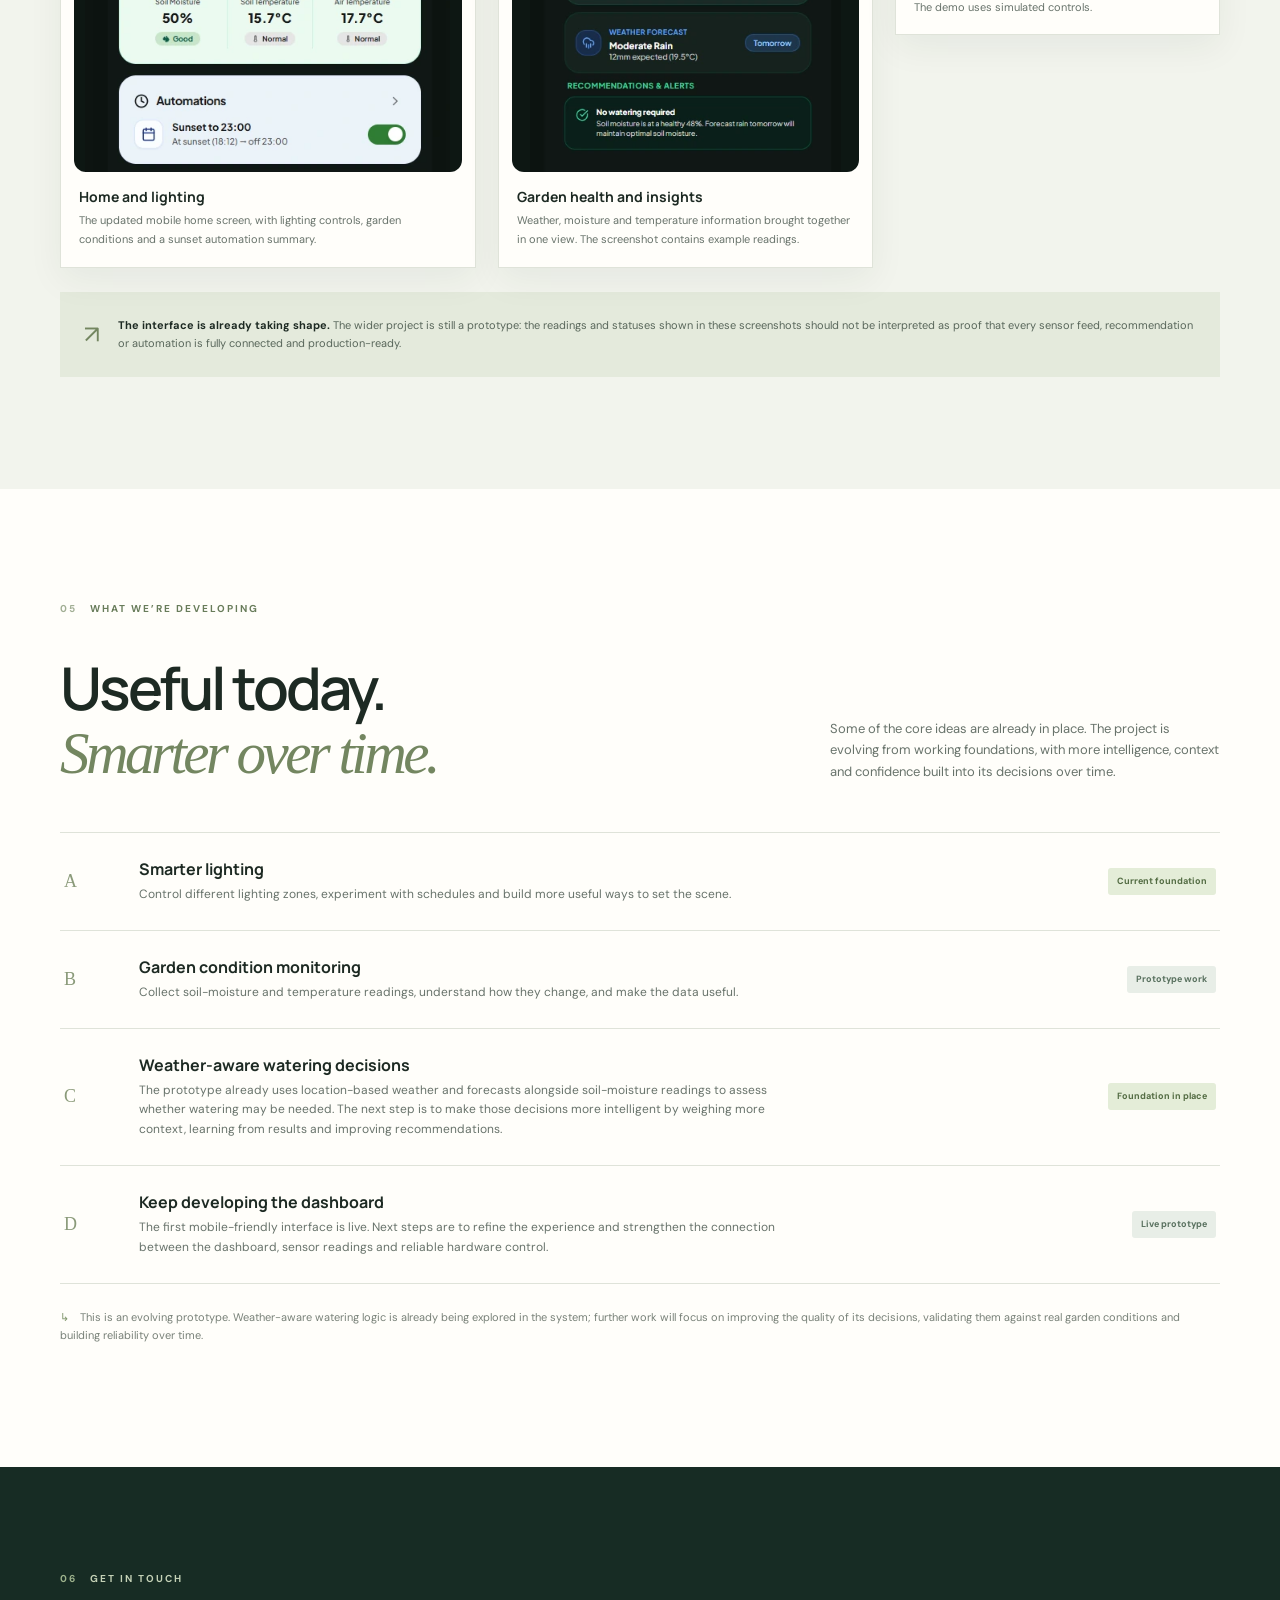
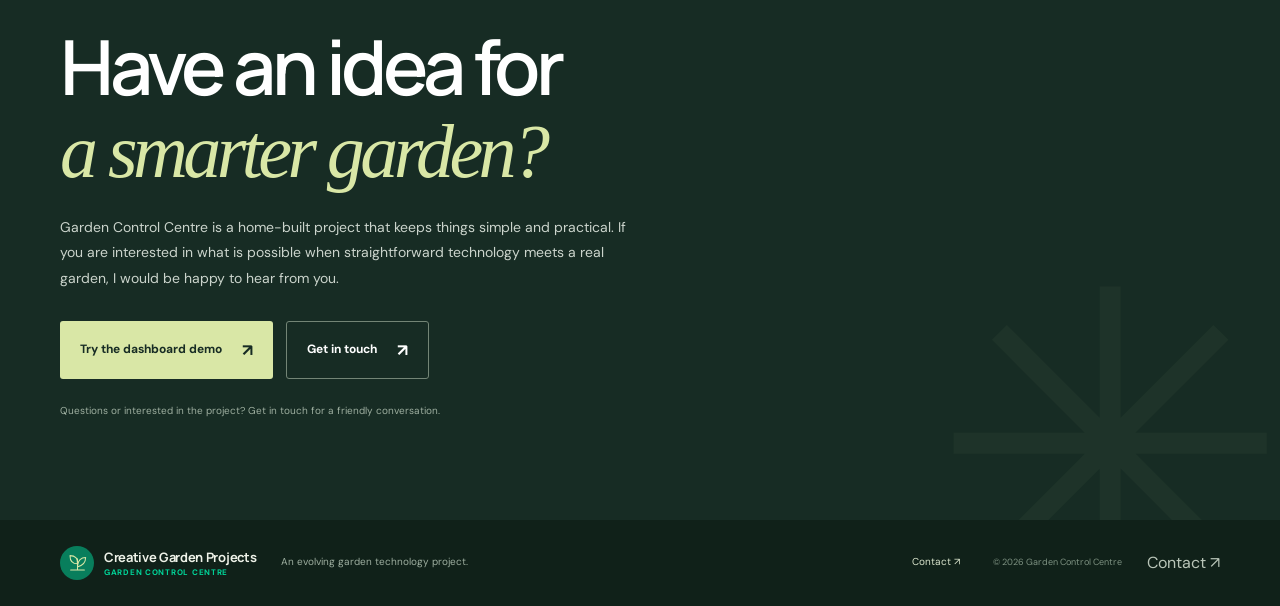
==== commit aee45234: "correct contact links" ====
--- a/index.html
+++ b/index.html
@@ -113,11 +113,11 @@
     </section>
 
     <section class="connect" id="connect">
-      <div class="wrap connect-inner"><div class="section-kicker kicker-light"><span>06</span> GET IN TOUCH</div><h2>Have an idea for<br><em>a smarter garden?</em></h2><p>Garden Control Centre is a home-built project that keeps things simple and practical. If you are interested in what is possible when straightforward technology meets a real garden, I would be happy to hear from you.</p><div class="connect-actions"><a class="button button-light" href="demo/">Try the dashboard demo <span>↗</span></a><a class="button button-outline" href="mailto:?subject=Garden%20Control%20Centre%20project">Get in touch <span>↗</span></a></div><p class="connect-small">Questions or interested in the project? Get in touch for a friendly conversation.</p></div>
+      <div class="wrap connect-inner"><div class="section-kicker kicker-light"><span>06</span> GET IN TOUCH</div><h2>Have an idea for<br><em>a smarter garden?</em></h2><p>Garden Control Centre is a home-built project that keeps things simple and practical. If you are interested in what is possible when straightforward technology meets a real garden, I would be happy to hear from you.</p><div class="connect-actions"><a class="button button-light" href="demo/">Try the dashboard demo <span>↗</span></a><a class="button button-outline" href="contact.html">Get in touch <span>↗</span></a></div><p class="connect-small">Questions or interested in the project? Get in touch for a friendly conversation.</p></div>
     </section>
   </main>
 
-  <footer class="footer"><div class="wrap footer-inner"><a class="brand footer-brand" href="#top" aria-label="Creative Garden Projects — Garden Control Centre home"><span class="brand-mark" aria-hidden="true"><svg viewBox="0 0 40 40"><path d="M20 31V14M20 22C12 22 8 17 8 9c8 0 13 4 12 13M20 25c1-8 6-13 13-13 0 8-5 13-13 15"/><path d="M9 32h22"/></svg></span><span class="brand-copy"><strong>Creative Garden Projects</strong><small>GARDEN CONTROL CENTRE</small></span></a><p>An evolving garden technology project.</p><a class="footer-github" href="#connect">Get in touch ↗</a><span class="copyright">© <span id="year">2026</span> Garden Control Centre</span><a class="footer-contact" href="contact.html">Contact ↗</a></div></footer>
+  <footer class="footer"><div class="wrap footer-inner"><a class="brand footer-brand" href="#top" aria-label="Creative Garden Projects — Garden Control Centre home"><span class="brand-mark" aria-hidden="true"><svg viewBox="0 0 40 40"><path d="M20 31V14M20 22C12 22 8 17 8 9c8 0 13 4 12 13M20 25c1-8 6-13 13-13 0 8-5 13-13 15"/><path d="M9 32h22"/></svg></span><span class="brand-copy"><strong>Creative Garden Projects</strong><small>GARDEN CONTROL CENTRE</small></span></a><p>An evolving garden technology project.</p><a class="footer-github" href="contact.html">Contact ↗</a><span class="copyright">© <span id="year">2026</span> Garden Control Centre</span><a class="footer-contact" href="contact.html">Contact ↗</a></div></footer>
   <script src="script.js"></script>
 </body>
 </html>
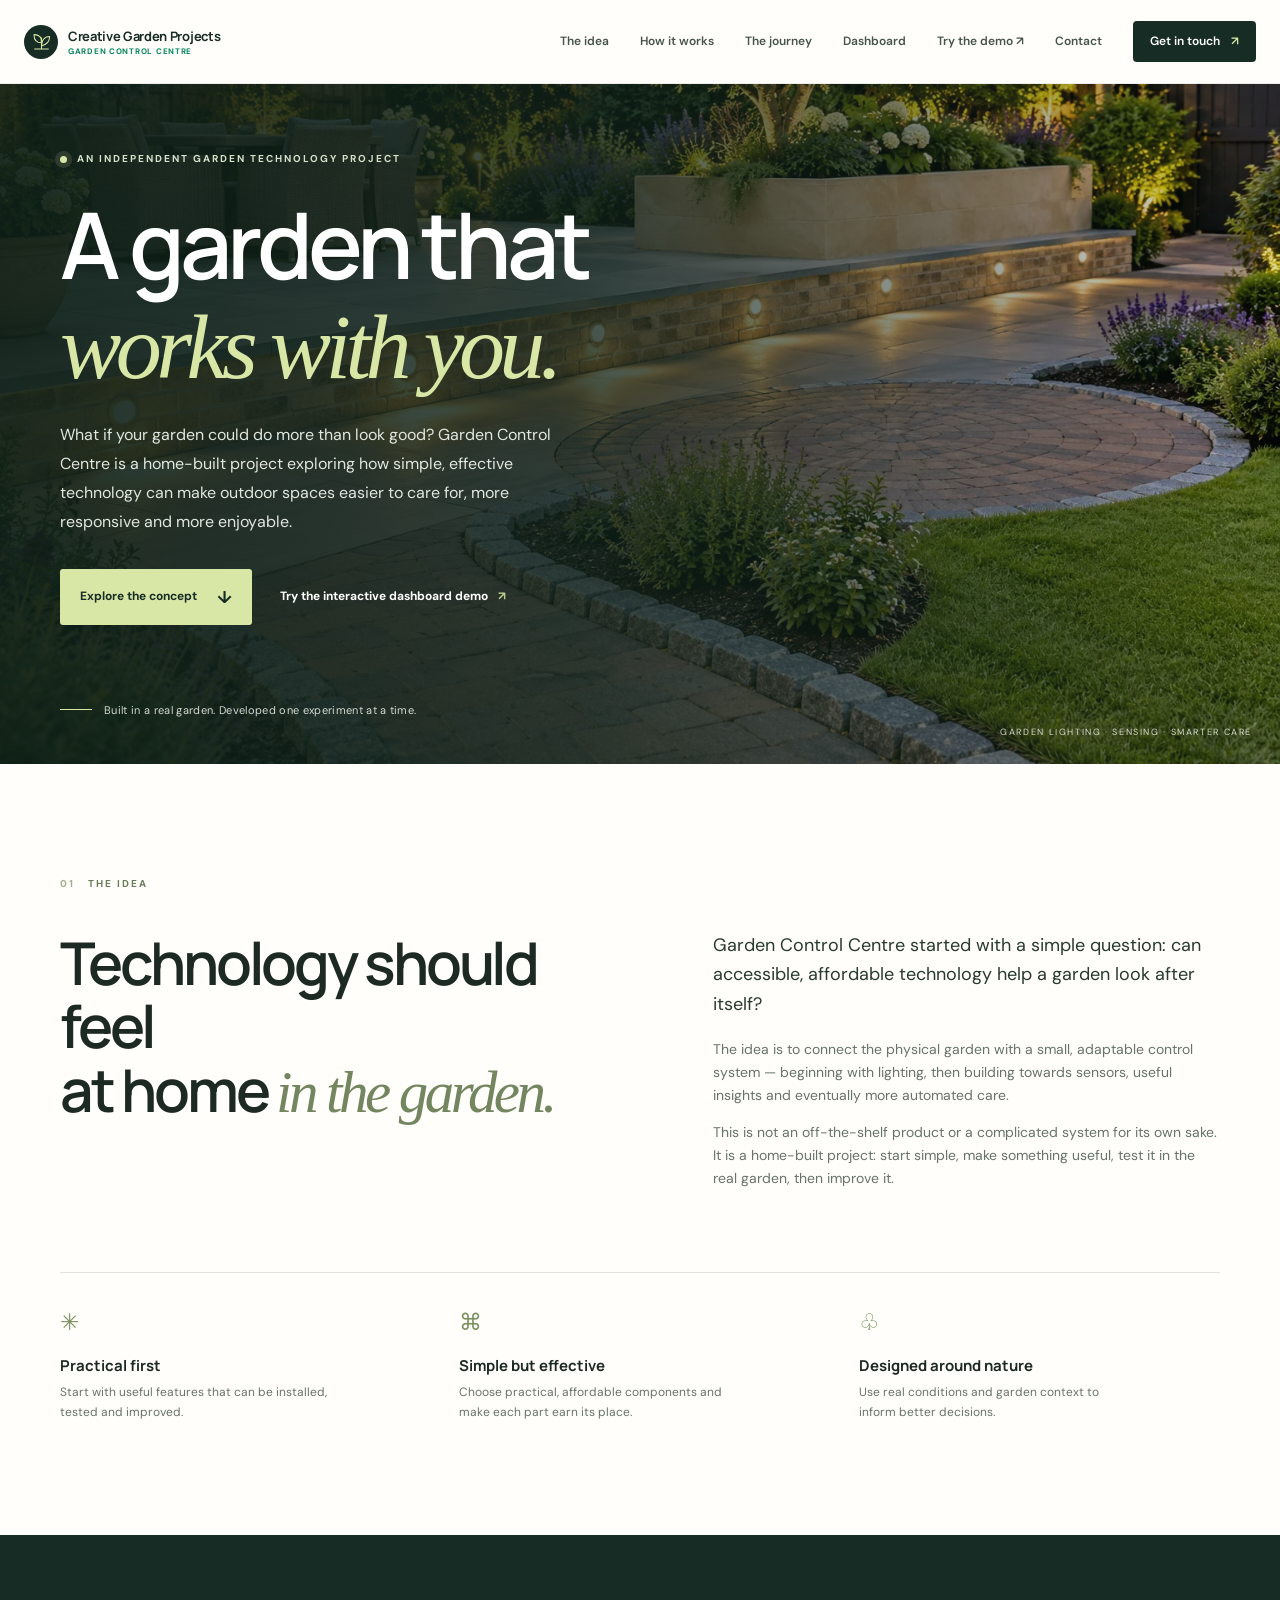
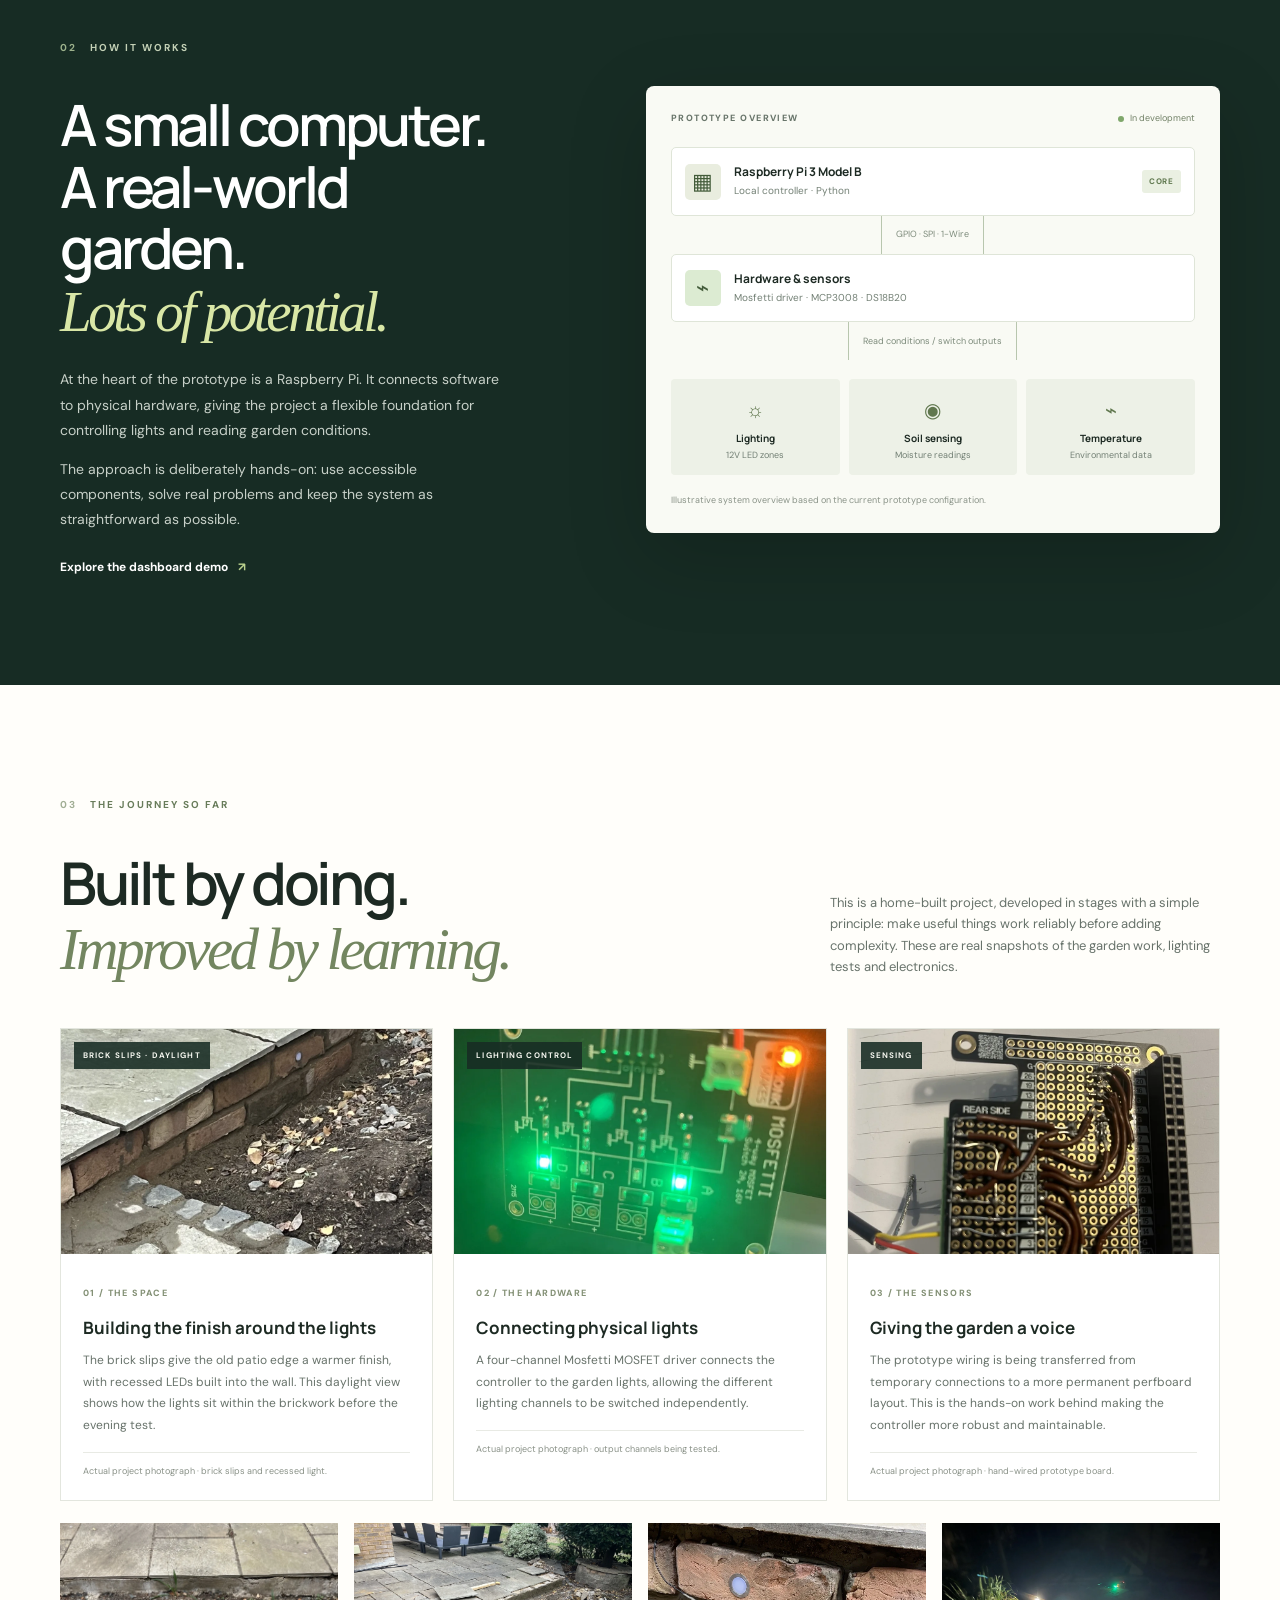
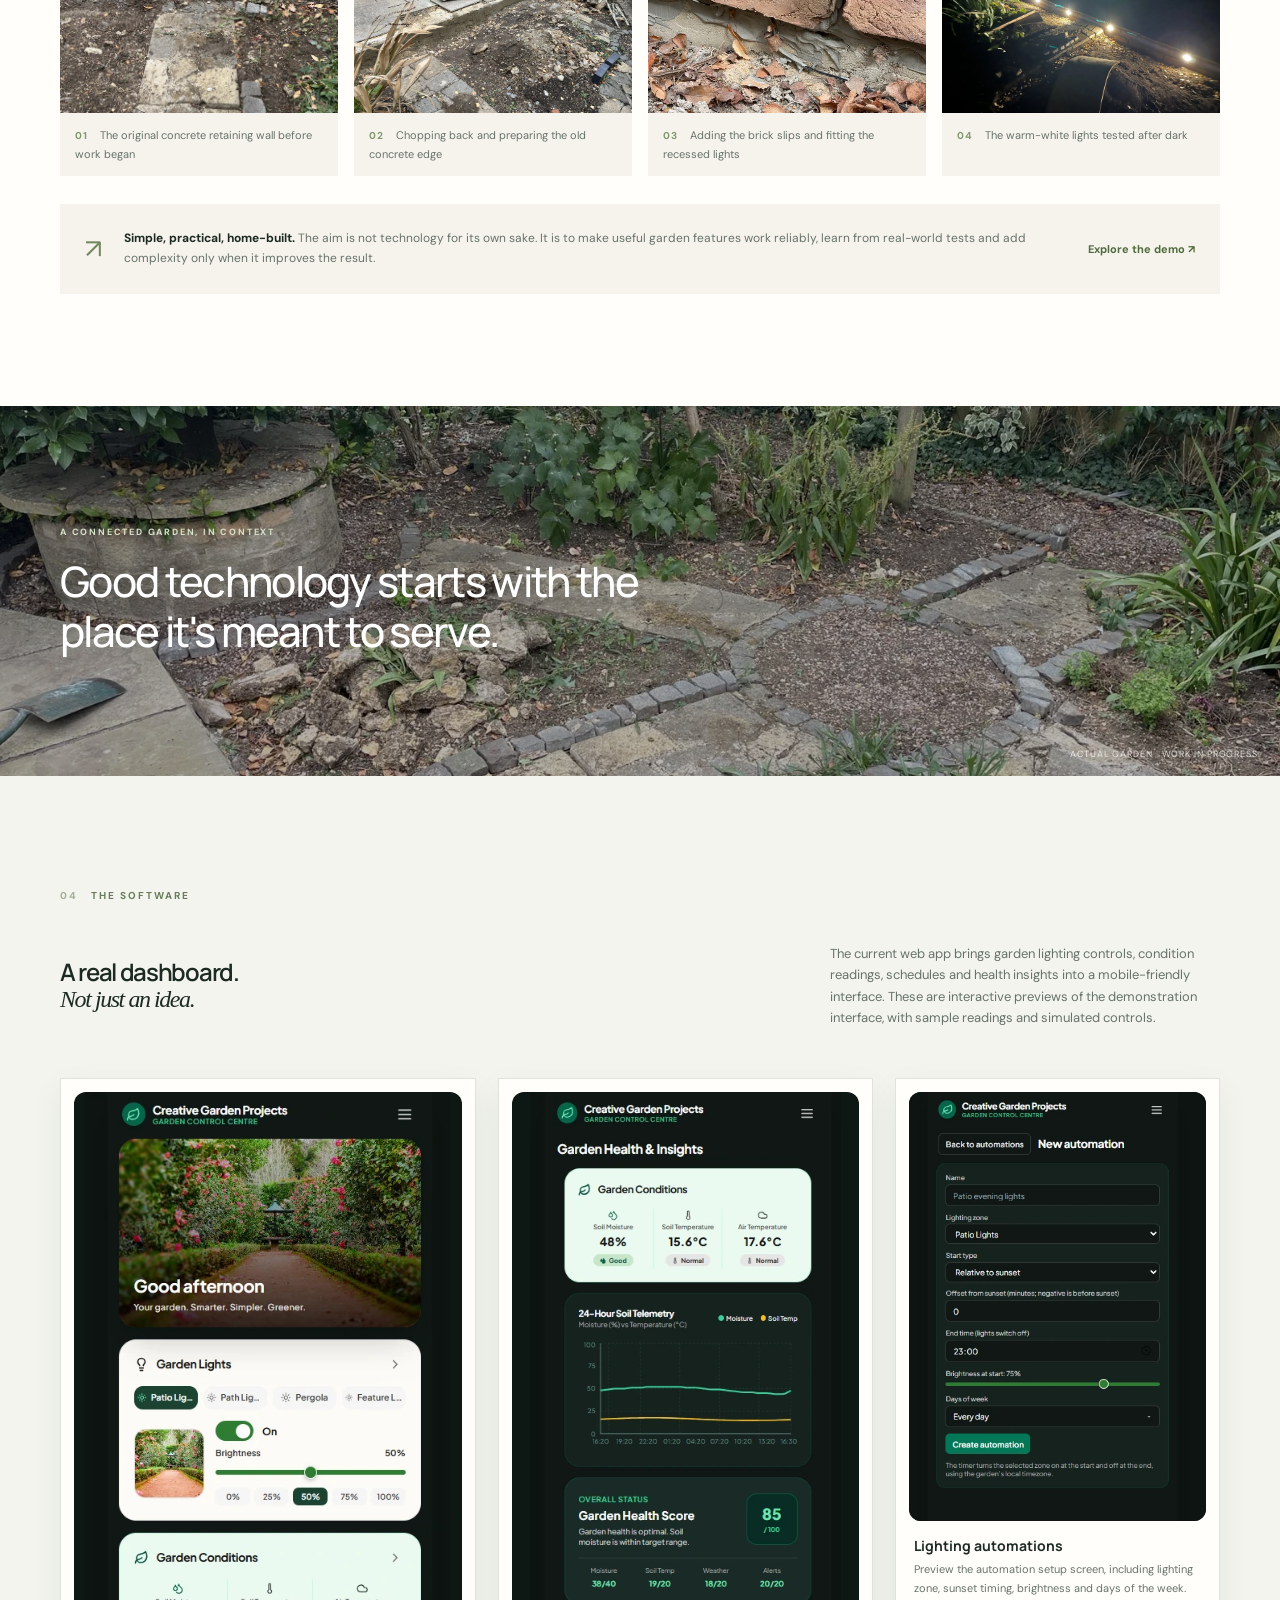
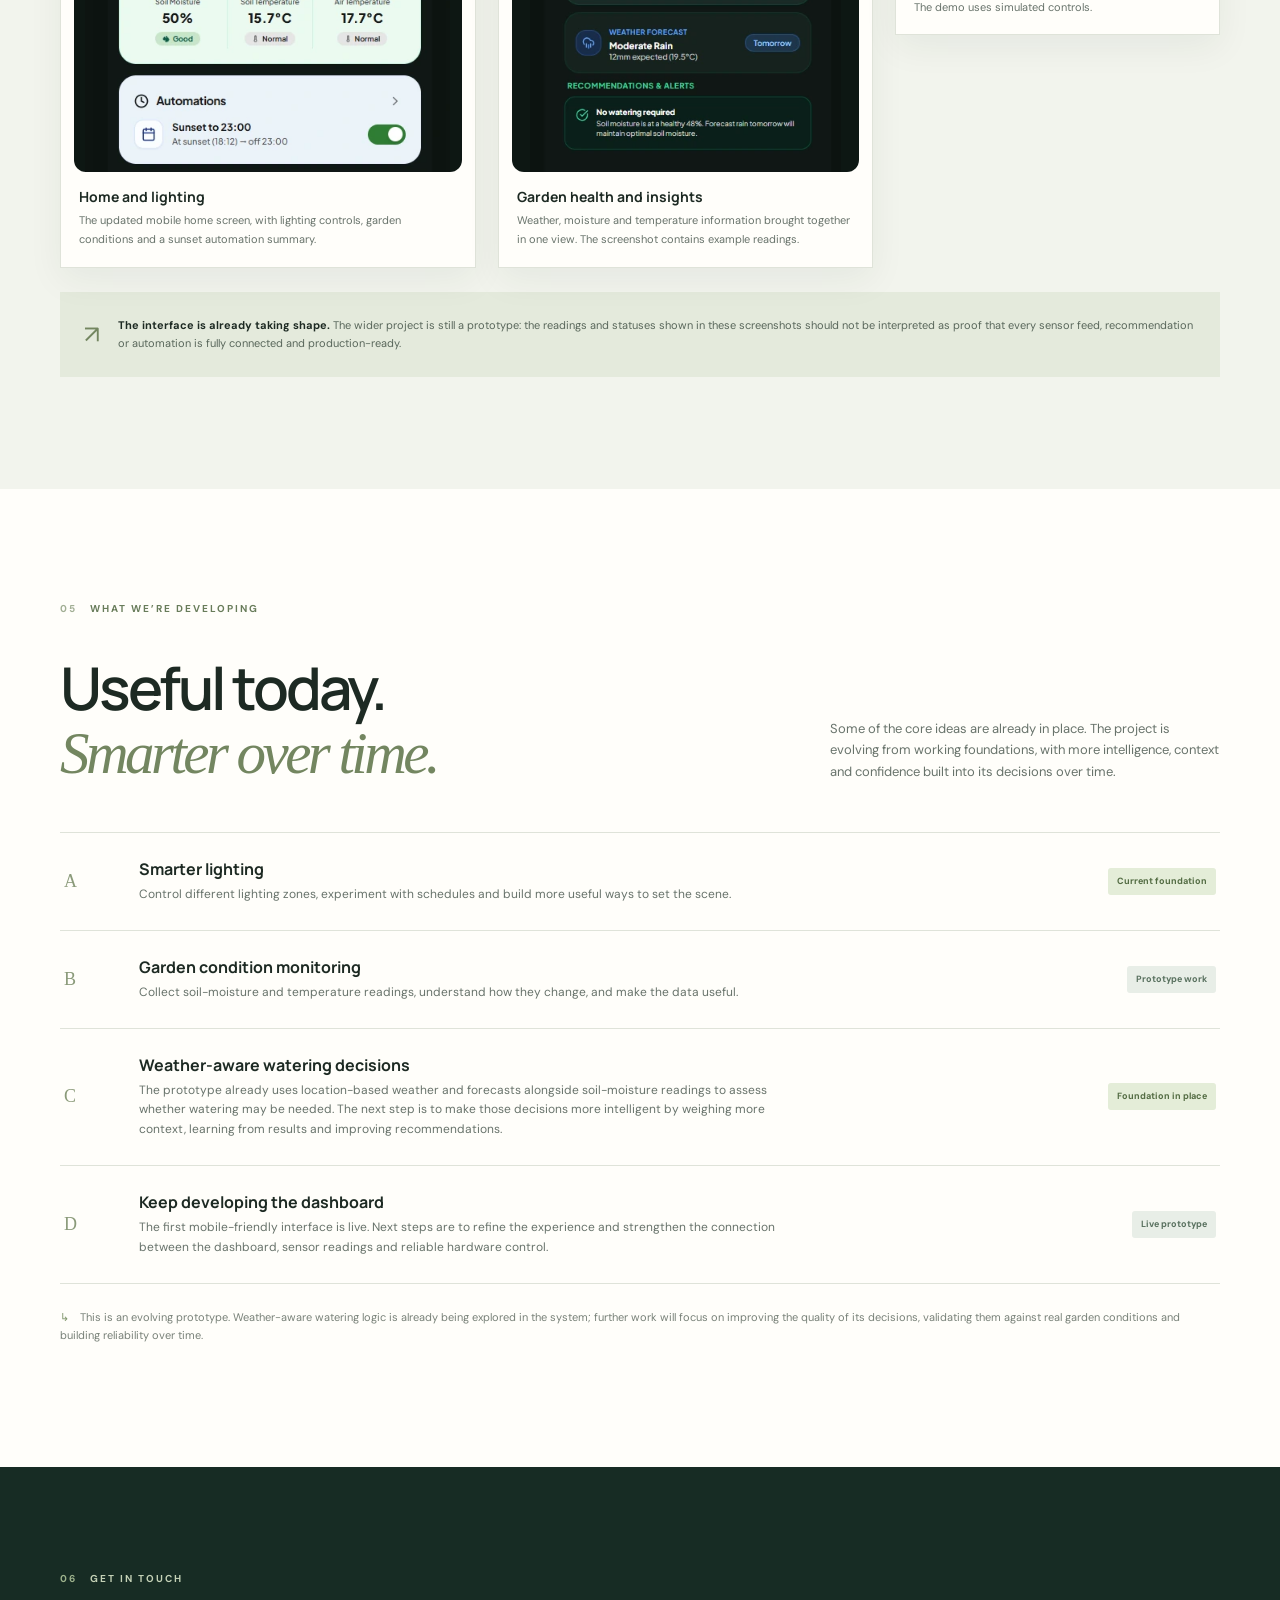
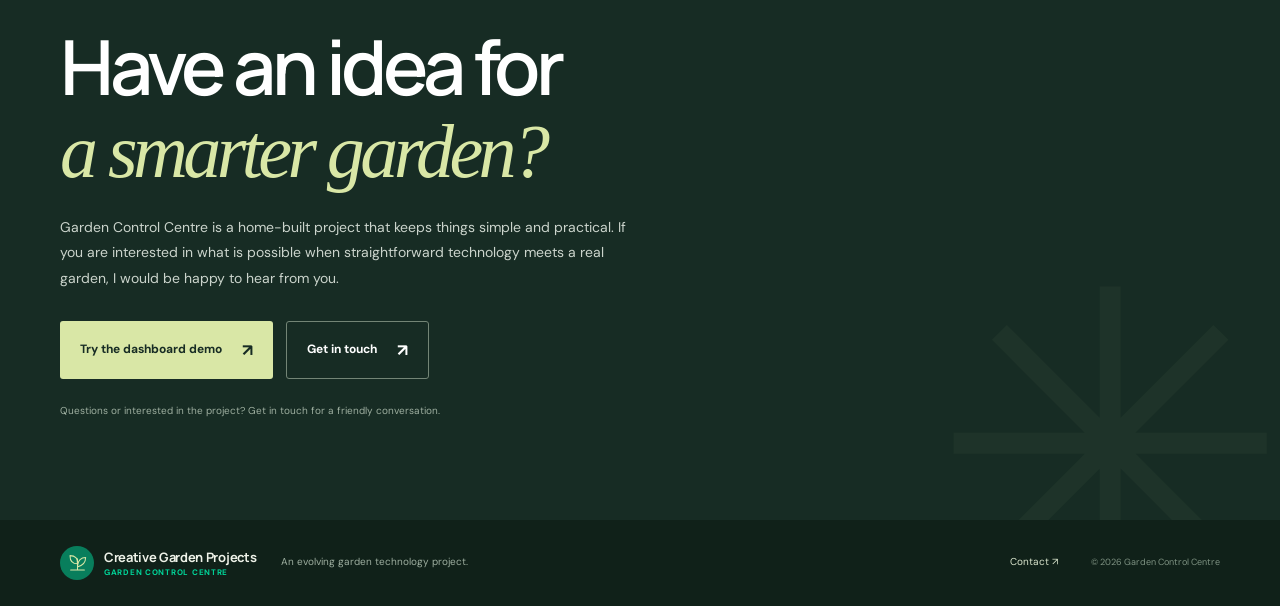
==== commit 7648a55d: "remove extra contact link" ====
--- a/index.html
+++ b/index.html
@@ -117,7 +117,7 @@
     </section>
   </main>
 
-  <footer class="footer"><div class="wrap footer-inner"><a class="brand footer-brand" href="#top" aria-label="Creative Garden Projects — Garden Control Centre home"><span class="brand-mark" aria-hidden="true"><svg viewBox="0 0 40 40"><path d="M20 31V14M20 22C12 22 8 17 8 9c8 0 13 4 12 13M20 25c1-8 6-13 13-13 0 8-5 13-13 15"/><path d="M9 32h22"/></svg></span><span class="brand-copy"><strong>Creative Garden Projects</strong><small>GARDEN CONTROL CENTRE</small></span></a><p>An evolving garden technology project.</p><a class="footer-github" href="contact.html">Contact ↗</a><span class="copyright">© <span id="year">2026</span> Garden Control Centre</span><a class="footer-contact" href="contact.html">Contact ↗</a></div></footer>
+  <footer class="footer"><div class="wrap footer-inner"><a class="brand footer-brand" href="#top" aria-label="Creative Garden Projects — Garden Control Centre home"><span class="brand-mark" aria-hidden="true"><svg viewBox="0 0 40 40"><path d="M20 31V14M20 22C12 22 8 17 8 9c8 0 13 4 12 13M20 25c1-8 6-13 13-13 0 8-5 13-13 15"/><path d="M9 32h22"/></svg></span><span class="brand-copy"><strong>Creative Garden Projects</strong><small>GARDEN CONTROL CENTRE</small></span></a><p>An evolving garden technology project.</p><a class="footer-github" href="contact.html">Contact ↗</a><span class="copyright">© <span id="year">2026</span> Garden Control Centre</span></div></footer>
   <script src="script.js"></script>
 </body>
 </html>
